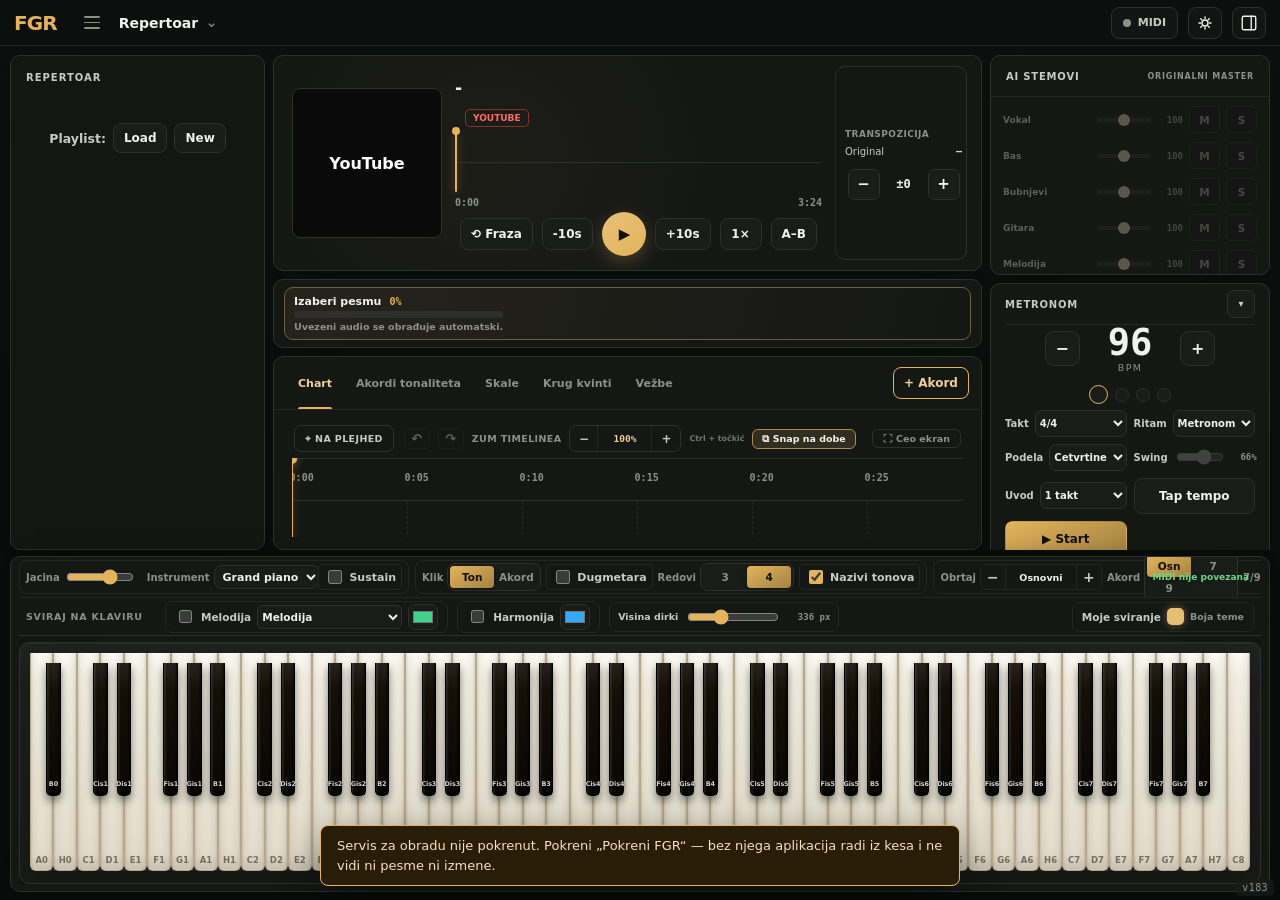
==== index.html @ 0004464f "Fix the score's row, cut with an I-beam, and let snapping be a choice The score I added yesterday to" ====
<!doctype html>
<html lang="sr">
  <head>
    <meta charset="utf-8">
    <meta name="viewport" content="width=device-width, initial-scale=1, viewport-fit=cover">
    <meta name="theme-color" content="#141009">
    <title>FGR — Klavir · Repertoar · Harmonija</title>
    <link rel="manifest" href="manifest.webmanifest">
    <link rel="icon" href="icons/icon.svg" type="image/svg+xml">
    <link rel="apple-touch-icon" href="icons/icon-192.png">
    <script>
      (function () {
        window.addEventListener('error', function(e) {
          var div = document.createElement('div');
          div.style.position = 'fixed'; div.style.top = '0'; div.style.left = '0';
          div.style.width = '100%'; div.style.background = 'red'; div.style.color = 'white';
          div.style.padding = '10px'; div.style.zIndex = '99999'; div.style.fontFamily = 'monospace';
          div.style.fontSize = '14px'; div.style.wordBreak = 'break-all';
          div.innerText = 'Runtime Error: ' + e.message + ' at ' + e.filename + ':' + e.lineno + ':' + e.colno;
          document.body ? document.body.appendChild(div) : window.addEventListener('DOMContentLoaded', function() { document.body.appendChild(div); });
        });
        window.addEventListener('unhandledrejection', function(e) {
          var div = document.createElement('div');
          div.style.position = 'fixed'; div.style.top = '0'; div.style.left = '0';
          div.style.width = '100%'; div.style.background = 'orange'; div.style.color = 'white';
          div.style.padding = '10px'; div.style.zIndex = '99999'; div.style.fontFamily = 'monospace';
          div.style.fontSize = '14px'; div.style.wordBreak = 'break-all';
          div.innerText = 'Unhandled Rejection: ' + (e.reason ? (e.reason.message || e.reason.stack || e.reason) : 'Unknown reason');
          document.body ? document.body.appendChild(div) : window.addEventListener('DOMContentLoaded', function() { document.body.appendChild(div); });
        });

        var theme = "dark";
        var accent = "#e3b45c";
        try {
          var modern = JSON.parse(localStorage.getItem("fgr-ui-v2") || "{}");
          var legacy = JSON.parse(localStorage.getItem("fgr-ui-v1") || "{}");
          var saved = modern.theme || legacy.theme;
          if (saved === "light" || saved === "dark") theme = saved;
          if (/^#[0-9a-f]{6}$/i.test(modern.darkAccent || "")) accent = modern.darkAccent;
        } catch (e) {}
        document.documentElement.setAttribute("data-theme", theme);
        document.documentElement.style.setProperty("--user-accent", accent);
      })();
    </script>
    <link rel="stylesheet" href="styles.css?v=183">
  </head>
  <body>
    <main id="app" class="app-shell" tabindex="0" aria-label="FGR aplikacija">

      <header class="hdr">
        <span class="brand-logo" aria-hidden="true">
          <svg viewBox="0 0 24 24" fill="none"><rect x="4" y="3.5" width="16" height="17" rx="3" fill="rgba(0,0,0,.14)" stroke="rgba(255,255,255,.55)" stroke-width="1.2"/><path d="M8.5 3.5v10M12 3.5v10M15.5 3.5v10" stroke="rgba(255,255,255,.65)" stroke-width="1"/><rect x="6.5" y="13" width="11" height="7.2" rx="1.4" fill="rgba(255,255,255,.92)"/></svg>
        </span>
        <h1>FGR</h1>
        <div class="song-pill"><span class="t" id="pillTitle">Izaberi pesmu</span><span class="k" id="pillKey" hidden></span></div>
        <span class="hdr-grow"></span>
        <button id="midiBadge" class="midi-badge" type="button" title="Povezi MIDI klavijaturu (USB)">
          <span class="led off" id="midiLed"></span><span id="midiName">MIDI</span>
        </button>
        <button id="themeToggle" class="icon-button" type="button" aria-label="Podešavanja izgleda" title="Tema i boje" aria-haspopup="dialog" aria-expanded="false" aria-controls="appearancePopover">
          <svg id="themeToggleIcon" viewBox="0 0 24 24" fill="none" stroke="currentColor" stroke-width="1.8" stroke-linecap="round"><path d="M21 12.8A9 9 0 1 1 11.2 3a7 7 0 0 0 9.8 9.8z"/></svg>
        </button>
        <section id="appearancePopover" class="appearance-popover" role="dialog" aria-label="Izgled" hidden>
          <div class="appearance-title">Izgled</div>
          <div class="appearance-row">
            <span>Tema</span>
            <div class="segmented compact" role="radiogroup" aria-label="Tema aplikacije">
              <label><input type="radio" name="uiTheme" value="dark" checked><span>Tamna</span></label>
              <label><input type="radio" name="uiTheme" value="light"><span>Svetla</span></label>
            </div>
          </div>
          <label id="accentColorRow" class="appearance-row color-setting">
            <span>Boja akcenta</span>
            <input id="accentColorInput" type="color" value="#e3b45c" aria-label="Boja akcenta u tamnoj temi">
            <output id="accentColorValue">#E3B45C</output>
          </label>
          <div class="appearance-footer">
            <span>Menja akcente i tvoje dirke.</span>
            <button id="resetAccentButton" class="text-button mini" type="button">Vrati zlatnu</button>
          </div>
        </section>
        <button id="sidebarToggle" class="icon-button" type="button" aria-label="Panel za ucenje" title="Prikazi / sakrij panel za ucenje" aria-expanded="true">
          <svg viewBox="0 0 24 24" fill="none" stroke="currentColor" stroke-width="1.8" stroke-linecap="round"><rect x="3" y="3" width="18" height="18" rx="2"/><line x1="15" y1="3" x2="15" y2="21"/></svg>
        </button>
      </header>

      <!-- ================= RADNI STO ================= -->
      <div class="work">

        <!-- LEVO: REPERTOAR -->
        <aside class="panel lcol" aria-label="Repertoar">
          <div class="side-head"><b>Repertoar</b><output id="youtubeStatus" class="side-status" aria-live="polite">Spreman</output></div>

          <div id="playlistStart" class="playlist-start-mini">
            <span>Playlist:</span>
            <button id="startLoadPlaylistButton" class="text-button mini" type="button">Load</button>
            <button id="startNewPlaylistButton" class="text-button mini" type="button">New</button>
          </div>

          <div id="playlistWorkspace" class="lcol-body" hidden>
            <div class="lcol-actions">
              <button id="addSongToggle" class="add-toggle" type="button">+ Dodaj pesmu</button>
              <div class="playlist-controls-mini">
                <button id="loadPlaylistButton" class="text-button mini" type="button">Load</button>
                <button id="newPlaylistButton" class="text-button mini" type="button">New</button>
              </div>
            </div>

            <div id="addSongForm" class="add-form" hidden>
              <div class="song-source-tabs" role="tablist" aria-label="Izvor pesme">
                <button class="text-button mini on" type="button" data-song-source="youtube" role="tab" aria-selected="true">YouTube link</button>
                <button class="text-button mini" type="button" data-song-source="mp3" role="tab" aria-selected="false">Audio fajl</button>
              </div>
              <input id="songTitleInput" class="sheet-input" type="text" autocomplete="off" placeholder="Naziv pesme" aria-label="Naziv pesme">
              <input id="songKeyInput" class="sheet-input" type="text" autocomplete="off" placeholder="Tonalitet (npr. c-mol)" aria-label="Tonalitet">
              <div id="youtubeSourcePanel">
                <input id="songUrlInput" class="sheet-input" type="url" autocomplete="off" placeholder="YouTube link" aria-label="YouTube link">
              </div>
              <div id="mp3SourcePanel" class="mp3-source-panel" hidden>
                <input id="songFileInput" type="file" accept=".mp3,.wav,.flac,.m4a,.aif,.aiff,audio/mpeg,audio/mp3,audio/wav,audio/x-wav,audio/flac,audio/x-flac,audio/mp4,audio/x-m4a,audio/aiff,audio/x-aiff" hidden>
                <button id="songFileButton" class="file-picker-button" type="button">
                  <span class="file-picker-icon">&#9835;</span>
                  <span><b>Izaberi audio</b><small id="songFileName">MP3, WAV, FLAC, M4A ili AIFF · do 512 MB</small></span>
                </button>
                <span id="songUploadStatus" class="upload-status" aria-live="polite"></span>
              </div>
              <button id="addSongButton" class="text-button primary-button" type="button">Dodaj u repertoar</button>
            </div>

            <div class="search-row" role="search">
              <input id="songSearchInput" class="sheet-input" type="search" autocomplete="off" placeholder="Pretraga…" aria-label="Pretraga pesme">
              <button id="songSearchButton" class="text-button mini" type="button">Trazi</button>
            </div>

            <div id="songList" class="song-list" aria-label="Lista pesama"></div>

            <div id="songSelectionActions" class="song-selection-actions" hidden>
              <button id="deleteSelectedSongsButton" class="text-button danger-button" type="button">Obrisi</button>
              <button id="cancelSelectionButton" class="text-button" type="button">Otkazi</button>
            </div>

            <div class="sheet-wrap legacy-sheet" hidden aria-hidden="true">
              <table class="song-sheet"><tbody id="repertoireTableBody"></tbody></table>
            </div>
          </div>
        </aside>

        <!-- SREDINA -->
        <div class="mcol">
          <div class="toprow">
            <section class="panel yt-card" aria-label="YouTube player">
              <div class="yt-frame youtube-frame-shell">
                <div id="youtubePlayer" class="youtube-player-placeholder">YouTube</div>
                <div id="localAudioArtwork" class="local-audio-artwork" hidden aria-label="Lokalni audio fajl">
                  <span>&#9835;</span><small id="localAudioFormat">AUDIO</small>
                </div>
              </div>
              <div class="yt-side">
                <div class="yt-title-row">
                  <output id="selectedSongTitle">-</output>
                  <output id="selectedSongKeyDisplay" class="selected-song-key"></output>
                </div>
                <div class="yt-buttons">
                  <button id="youtubeRewind" class="text-button mini" type="button">-10s</button>
                  <button id="youtubePlayPause" class="text-button mini primary-button" type="button">Pusti</button>
                  <button id="youtubeForward" class="text-button mini" type="button">+10s</button>
                  <button id="speedButton" class="text-button mini" type="button" title="Uspori pesmu (zadrzan ton)">1×</button>
                  <button id="abLoopButton" class="text-button mini" type="button" title="Ponavljaj deo pesme u krug">A–B</button>
                  <button id="phraseLoopButton" class="text-button mini" type="button" title="Ponavljaj frazu melodije u krug; ponovni klik prelazi na sledeću frazu">⟲ Fraza</button>
                  <button id="youtubeOpenExternal" class="text-button mini" type="button">Otvori</button>
                </div>
                <label class="seek-field">
                  <span>Premotaj</span>
                  <input id="youtubeSeekSeconds" class="sheet-input seek-input" type="number" min="1" max="60" step="1" value="10" aria-label="Sekunde premotavanja">
                  <span>s</span>
                  <span id="abLoopStatus" class="ab-status"></span>
                </label>
              </div>
            </section>

            <section class="panel now-card" aria-label="Trenutni akord">
              <span class="now-lab">Svira se</span>
              <div id="stageChordName" class="idle">&mdash;</div>
              <span id="stageChordNotes"></span>
              <output id="activeChordDisplay" class="sr-only" aria-live="polite">-</output>
              <span class="now-hint">klavir · tastatura · MIDI</span>
            </section>

            <section class="panel tone-card" aria-label="Tonalitet i transpozicija">
              <span class="tc-head">Tonalitet &amp; transpozicija</span>
              <div class="tc-row"><span>Original</span><span class="v" id="origKey">—</span></div>
              <div class="tc-row"><span>Sviras u</span><span class="v" id="transKey">—</span></div>
              <div class="tc-trans">
                <button id="transDown" class="tc-btn" type="button" aria-label="Nize">&minus;</button>
                <span class="tc-val" id="transVal">±0</span>
                <button id="transUp" class="tc-btn" type="button" aria-label="Vise">+</button>
              </div>
            </section>
          </div>

          <!-- ALATI -->
          <section class="panel tool" aria-label="Alati">
            <div class="tool-head">
              <div class="chips" id="toolChips">
                <button class="chip on" type="button" data-m="akordi">Akordi tonaliteta</button>
                <button class="chip" type="button" data-m="skale">Skale</button>
                <button class="chip" type="button" data-m="krug">Krug kvinti</button>
                <button class="chip" type="button" data-m="vezba">Vezba</button>
              </div>
              <section class="control-group octave-control tool-octave" aria-label="Izbor oktave">
                <button id="octaveDown" class="text-button mini" type="button">Oktava -</button>
                <output id="octaveDisplay" class="status-pill" aria-live="polite">Oktava: 4</output>
                <button id="octaveUp" class="text-button mini" type="button">Oktava +</button>
                <label class="toggle-row octave-lock" title="Kad je iskljuceno, tonovi idu uzlazno od izabrane oktave.">
                  <input id="octaveLockToggle" type="checkbox" checked>
                  <span>Fiksna</span>
                </label>
              </section>
            </div>
            <div class="tool-layout">
              <div class="tool-body" id="toolBody"></div>
              <aside id="metronomePanel" class="metronome-panel" aria-label="Metronom">
                <div class="metro-title">
                  <span>Metronom</span>
                  <button id="metronomePanelToggle" class="metronome-panel-toggle" type="button" aria-label="Sakrij metronom" aria-expanded="true" aria-controls="metronomeControls">
                    <span aria-hidden="true">&#9662;</span>
                  </button>
                </div>
                <div id="metronomeControls" class="metro">
                  <div class="metro-bpm">
                    <button id="mtDown" type="button" aria-label="Smanji BPM">&minus;</button>
                    <div class="metro-num"><span class="mv" id="mtVal">96</span><span class="metro-lab">BPM</span></div>
                    <button id="mtUp" type="button" aria-label="Povecaj BPM">+</button>
                  </div>
                  <div class="metro-beats" id="mtBeats"></div>
                  <div class="metro-controls">
                    <label>Takt <select id="mtSig">
                      <option>2/4</option><option selected>4/4</option><option>3/4</option><option>6/8</option><option>7/8</option><option>9/8</option>
                    </select></label>
                    <label>Ritam <select id="mtRhythm">
                      <option value="click">Metronom</option>
                      <option value="rock">Rock</option>
                      <option value="funk">Funk</option>
                      <option value="swing">Swing</option>
                      <option value="rumba">Rumba</option>
                    </select></label>
                    <label>Podela <select id="mtSubdivision" aria-label="Podela metronoma">
                      <option value="1" selected>Cetvrtine</option>
                      <option value="2">Osmine</option>
                      <option value="4">Sesnaestine</option>
                    </select></label>
                    <label class="metro-swing-control">Swing
                      <input id="mtSwing" type="range" min="50" max="75" step="1" value="66" aria-label="Kolicina swing ritma">
                      <output id="mtSwingValue" for="mtSwing">66%</output>
                    </label>
                    <label>Uvod <select id="mtCountIn" aria-label="Uvodno odbrojavanje">
                      <option value="0">Bez uvoda</option>
                      <option value="1" selected>1 takt</option>
                      <option value="2">2 takta</option>
                    </select></label>
                    <button class="text-button mini" id="mtTap" type="button">Tap tempo</button>
                    <button class="text-button mini primary-button" id="mtPlay" type="button">&#9654; Start</button>
                  </div>
                </div>
              </aside>
            </div>
          </section>

          <!-- AUTOMATSKA AI OBRADA -->
          <section id="analysisStrip" class="panel strip analysis-strip" aria-label="Automatska AI obrada pesme">
            <div class="strip-head">
              <b>Automatska AI obrada</b>
            </div>
            <div id="analysisProgressShell" class="analysis-progress-shell" data-state="idle">
              <button id="pipeRec" class="analysis-action" type="button" title="Snimi audio iz aktivnog YouTube taba">
                <span class="tt">Snimi i analiziraj</span>
              </button>

              <div class="analysis-progress-main">
                <div class="analysis-progress-head">
                  <b id="analysisProgressTitle">Izaberi pesmu</b>
                  <output id="analysisProgressPercent">0%</output>
                </div>
                <progress id="analysisProgressBar" max="100" value="0"></progress>
                <span id="pipeStatus" class="pipe-status" aria-live="polite">Uvezeni audio se obrađuje automatski.</span>
              </div>

              <button id="analysisRetryButton" class="text-button mini analysis-retry" type="button" hidden>Ponovi obradu</button>
            </div>
          </section>

        </div>

        <!-- DESNO: UCENJE OVE PESME -->
        <aside class="panel rcol" aria-label="Ucenje ove pesme">
          <div class="rc-head">Ucenje ove pesme</div>
          <div class="rc-body">
            <div>
              <div class="rc-row"><span>Chord chart</span><span class="v" id="learnChartInfo">nema</span></div>
              <div class="learn-progress"><i id="learnProgressBar" style="width:0%"></i></div>
            </div>
                <div id="recPlayerRow" class="rec-row rec-hub" hidden>
                  <div class="rec-hub-head">
                    <span class="rec-lab">Nas snimak</span>
                    <span class="rec-time" id="recTime">0:00 / 0:00</span>
                    <span class="rec-pitch" id="recPitch"></span>
                  </div>
                  <input id="recSeeker" class="rec-seeker" type="range" min="0" max="0" step="0.05" value="0" aria-label="Pozicija snimka">
                  <div class="rec-hub-controls">
                    <label class="rec-select-field">
                      <span>Brzina</span>
                      <select id="recSpeedSelect" class="rec-speed-select" aria-label="Brzina snimka">
                        <option value="0.25">0.25x</option>
                        <option value="0.5">0.5x</option>
                        <option value="0.75">0.75x</option>
                        <option value="1" selected>1x</option>
                        <option value="1.25">1.25x</option>
                        <option value="1.5">1.5x</option>
                      </select>
                    </label>
                    <div class="side-trans" aria-label="Transpozicija snimka">
                      <button id="sideTransDown" class="mixer-btn" type="button" aria-label="Nize">&minus;</button>
                      <output id="sideTransVal" class="side-trans-val">&plusmn;0</output>
                      <button id="sideTransUp" class="mixer-btn" type="button" aria-label="Vise">+</button>
                    </div>
                  </div>
                </div>
                <div id="recMixerPanel" class="rec-mixer-panel" hidden>
                  <div class="mixer-title">AI stem mikser</div>

                  <div class="mixer-channel">
                    <span class="chan-label">Bas</span>
                    <input id="mixBassVol" type="range" class="mixer-vol" min="0" max="200" value="100" aria-label="Bas volume">
                    <button id="mixBassMute" class="mixer-btn" type="button" title="Mute">M</button>
                    <button id="mixBassSolo" class="mixer-btn" type="button" title="Solo">S</button>
                  </div>

                  <div class="mixer-channel">
                    <span class="chan-label">Melodija / solo</span>
                    <input id="mixPianoVol" type="range" class="mixer-vol" min="0" max="200" value="100" aria-label="Melodija i solo jačina">
                    <button id="mixPianoMute" class="mixer-btn" type="button" title="Mute">M</button>
                    <button id="mixPianoSolo" class="mixer-btn" type="button" title="Solo">S</button>
                  </div>

                  <div class="mixer-channel">
                    <span class="chan-label">Gitara</span>
                    <input id="mixGuitarVol" type="range" class="mixer-vol" min="0" max="200" value="100" aria-label="Gitara volume">
                    <button id="mixGuitarMute" class="mixer-btn" type="button" title="Mute">M</button>
                    <button id="mixGuitarSolo" class="mixer-btn" type="button" title="Solo">S</button>
                  </div>

                  <div class="mixer-channel">
                    <span class="chan-label">Vokal</span>
                    <input id="mixVocalsVol" type="range" class="mixer-vol" min="0" max="200" value="100" aria-label="Vokal volume">
                    <button id="mixVocalsMute" class="mixer-btn" type="button" title="Mute">M</button>
                    <button id="mixVocalsSolo" class="mixer-btn" type="button" title="Solo">S</button>
                  </div>

                  <div class="mixer-channel">
                    <span class="chan-label">Bubnjevi</span>
                    <input id="mixDrumsVol" type="range" class="mixer-vol" min="0" max="200" value="100" aria-label="Bubnjevi volume">
                    <button id="mixDrumsMute" class="mixer-btn" type="button" title="Mute">M</button>
                    <button id="mixDrumsSolo" class="mixer-btn" type="button" title="Solo">S</button>
                  </div>

                  <div class="mixer-channel">
                    <span class="chan-label">Harmonija / pratnja</span>
                    <input id="mixOtherVol" type="range" class="mixer-vol" min="0" max="200" value="100" aria-label="Harmonija i pratnja jačina">
                    <button id="mixOtherMute" class="mixer-btn" type="button" title="Mute">M</button>
                    <button id="mixOtherSolo" class="mixer-btn" type="button" title="Solo">S</button>
                  </div>

                  <div class="mixer-learning">
                    <label class="toggle-row"><input id="showFingeringToggle" type="checkbox"><span>Prsti (1-5)</span></label>
                    <label class="toggle-row"><input id="trackMelodyToggle" type="checkbox"><span>Prati tonsku liniju</span></label>
                    <select id="melodySourceSelect" class="rec-speed-select" aria-label="Tonska linija">
                      <option value="melody" selected>Melodija</option>
                      <option value="bass">Bas</option>
                    </select>
                    <button id="melodyPracticeButton" class="text-button mini" type="button" title="Vežbaj melodiju ton po ton: aplikacija čeka da odsviraš tačan taster pa prelazi na sledeći">🎯 Ton po ton</button>
                  </div>
                </div>
            <div class="learn-actions">
              <button id="learnAddChord" class="text-button mini" type="button">+ Akord</button>
            </div>
            <div class="mini-chart" id="miniChart"><div class="mini-empty">Jos nema akorda za ovu pesmu.<br>Snimi pesmu ili dodaj akorde ovde.</div></div>
            <button id="practiceSongButton" class="text-button primary-button" type="button">&#9654; Vezbaj ovu pesmu</button>
          </div>
        </aside>
      </div>

      <!-- ================= KLAVIR (uvek dole) ================= -->
      <section class="dock" aria-label="Klavir">
        <section class="piano-settings-panel" aria-label="Klavir i sviranje">
          <div class="piano-settings-head">
            <div>
              <b>Klavir i sviranje</b>
              <span id="midiSettingsStatus" class="midi-settings-status">MIDI nije povezana</span>
            </div>
            <span class="piano-settings-note">USB MIDI se povezuje klikom na dugme MIDI gore desno.</span>
          </div>

          <div class="piano-settings-grid">
            <section class="piano-settings-group" aria-label="Zvuk klavira">
              <span class="piano-settings-title">Zvuk</span>
              <label class="compact-field volume-field">
                <span>Jacina</span>
                <input id="volumeControl" class="volume-slider" type="range" min="0" max="100" value="70" aria-label="Jacina zvuka">
              </label>
              <label class="compact-field">
                <span>Instrument</span>
                <select id="instrumentSelect" class="sound-select">
                  <option value="grand-piano" selected>Grand piano</option>
                  <option value="choir">Hor</option>
                  <option value="warm-synth">Warm synth</option>
                  <option value="accordion">Harmonika</option>
                  <option value="organ">Organ</option>
                  <option value="guitar">Gitara</option>
                  <option value="trumpet">Truba</option>
                  <option value="brass">Brass</option>
                </select>
              </label>
              <label class="toggle-row"><input id="sustainToggle" type="checkbox"><span>Sustain</span></label>
              <label class="compact-field sustain-field">
                <span>Trajanje</span>
                <input id="sustainLengthControl" class="mini-slider" type="range" min="0.2" max="8.1" step="0.1" value="2.5">
                <output id="sustainLengthDisplay" class="mini-output">2.5s</output>
              </label>
            </section>

            <section class="piano-settings-group" aria-label="Kontrole sviranja">
              <span class="piano-settings-title">Sviranje</span>
              <div class="compact-field inline-field">
                <span>Klik</span>
                <div class="segmented compact" role="radiogroup" aria-label="Desktop klik mod">
                  <label><input type="radio" name="desktopMouseMode" value="tone" checked><span>Ton</span></label>
                  <label><input type="radio" name="desktopMouseMode" value="chord"><span>Akord</span></label>
                </div>
              </div>
              <label class="toggle-row"><input id="pianoKeyboardToggle" type="checkbox"><span>Dugmetara</span></label>
              <div class="compact-field inline-field">
                <span>Redovi</span>
                <div class="segmented compact" role="radiogroup" aria-label="Broj redova dugmetare">
                  <label><input type="radio" name="dugmetaraRows" value="3"><span>3</span></label>
                  <label><input type="radio" name="dugmetaraRows" value="4" checked><span>4</span></label>
                </div>
              </div>
              <label class="toggle-row"><input id="labelsToggle" type="checkbox" checked><span>Nazivi tonova</span></label>
            </section>

            <section class="piano-settings-group" aria-label="Podesavanja akorda">
              <span class="piano-settings-title">Akordi</span>
              <div class="compact-field inline-field manual-inversion-field">
                <span>Obrtaj</span>
                <div class="manual-stepper" role="group" aria-label="Rucni obrtaj akorda">
                  <button id="manualInversionDown" type="button" aria-label="Nizi obrtaj">&minus;</button>
                  <output id="manualInversionDisplay" aria-live="polite">Osnovni</output>
                  <button id="manualInversionUp" type="button" aria-label="Visi obrtaj">+</button>
                </div>
              </div>
              <div class="compact-field inline-field manual-extension-field">
                <span>Akord</span>
                <div class="segmented compact" role="radiogroup" aria-label="Prosirenje rucnog akorda">
                  <label><input type="radio" name="manualChordExtension" value="none" checked><span>Osn</span></label>
                  <label><input type="radio" name="manualChordExtension" value="seven"><span>7</span></label>
                  <label><input type="radio" name="manualChordExtension" value="nine"><span>9</span></label>
                </div>
              </div>
              <div class="compact-field inline-field">
                <span>7/9 tonovi</span>
                <div class="segmented compact" role="radiogroup" aria-label="Polozaj dodatnih tonova">
                  <label><input type="radio" name="extensionVoicing" value="upper" checked><span>Gore</span></label>
                  <label><input type="radio" name="extensionVoicing" value="left"><span>Dole</span></label>
                </div>
              </div>
              <label class="toggle-row"><input id="closeVoicingToggle" type="checkbox"><span>Bliski</span></label>
              <label class="toggle-row"><input id="omitExtensionRootToggle" type="checkbox"><span>Bez osnove</span></label>
              <label class="toggle-row"><input id="retriggerChordToggle" type="checkbox" checked><span>Ponovi</span></label>
              <label class="compact-field sustain-field">
                <span>Dupli Cis</span>
                <input id="doubleTapSharpControl" class="mini-slider" type="range" min="30" max="250" step="10" value="90">
                <output id="doubleTapSharpDisplay" class="mini-output">90ms</output>
              </label>
              <button id="resetMemoryButton" class="text-button mini" type="button">Reset</button>
            </section>
          </div>
        </section>

        <section class="piano-follow-panel" aria-label="Sviraj kanale na klaviru">
          <span class="piano-follow-title">Sviraj na klaviru</span>
          <label class="piano-follow-control">
            <input id="melodyPianoToggle" type="checkbox">
            <span>Melodija</span>
            <select id="melodyPianoSource" aria-label="Tonska linija za klavir">
              <option value="melody" selected>Melodija</option>
              <option value="bass">Bas</option>
            </select>
            <input id="melodyColorInput" type="color" value="#3ed38d" aria-label="Boja melodije">
          </label>
          <label class="piano-follow-control">
            <input id="harmonyPianoToggle" type="checkbox">
            <span>Harmonija</span>
            <input id="harmonyColorInput" type="color" value="#33a8ff" aria-label="Boja harmonije">
          </label>
          <label class="piano-height-control" for="pianoHeightControl">
            <span>Visina dirki</span>
            <input id="pianoHeightControl" type="range" min="240" max="520" step="8" value="336" aria-label="Visina klavira">
            <output id="pianoHeightDisplay" for="pianoHeightControl">336 px</output>
          </label>
          <span class="piano-follow-control user-color-legend">
            <span>Moje sviranje</span>
            <i id="userThemeColorSwatch" aria-hidden="true"></i>
            <small>Boja teme</small>
          </span>
        </section>

        <div class="dock-info">
          <span id="dockScaleName"></span>
        </div>

        <section id="mobileControls" class="mobile-controls" aria-label="Mobilne kontrole">
          <div class="segmented" role="radiogroup" aria-label="Mod sviranja">
            <label><input type="radio" name="mobileMode" value="tone" checked><span>Ton</span></label>
            <label><input type="radio" name="mobileMode" value="chord"><span>Akord</span></label>
          </div>
          <div class="mobile-modifiers" aria-label="Obrtaji i mol">
            <button class="modifier-button" data-mobile-modifier="left" type="button" aria-label="Levi obrtaj">&larr;</button>
            <button class="modifier-button modifier-minor" data-mobile-modifier="minor" type="button">mol</button>
            <button class="modifier-button" data-mobile-modifier="right" type="button" aria-label="Desni obrtaj">&rarr;</button>
          </div>
        </section>

        <section class="piano-area" aria-label="Klavirska tastatura">
          <div id="pianoScroll" class="piano-scroll">
            <div id="keyboard" class="keyboard" role="group" aria-label="Klavirske dirke"></div>
          </div>
        </section>
      </section>

      <div id="playlistDialog" class="playlist-dialog" hidden>
        <button class="playlist-dialog-backdrop" type="button" data-playlist-close aria-label="Zatvori playlist browser"></button>
        <section class="playlist-dialog-panel" role="dialog" aria-modal="true" aria-labelledby="playlistDialogTitle">
          <div class="playlist-dialog-header">
            <h2 id="playlistDialogTitle">Playlists</h2>
            <button id="playlistDialogClose" class="mini-button" type="button" aria-label="Zatvori">X</button>
          </div>
          <div id="playlistBrowser" class="playlist-browser"></div>
        </section>
      </div>

      <!-- MODAL ZA IZMENU PESME -->
      <div id="editSongDialog" class="playlist-dialog" hidden>
        <button class="playlist-dialog-backdrop" type="button" id="editSongDialogBackdrop" aria-label="Zatvori izmenu pesme"></button>
        <section class="playlist-dialog-panel" role="dialog" aria-modal="true" aria-labelledby="editSongDialogTitle">
          <div class="playlist-dialog-header">
            <h2 id="editSongDialogTitle">Izmeni pesmu</h2>
            <button id="editSongDialogClose" class="mini-button" type="button" aria-label="Zatvori">X</button>
          </div>
          <div class="playlist-browser">
            <form id="editSongForm" class="playlist-new-form">
              <label class="stacked-field">
                <span>Naziv pesme</span>
                <input id="editSongTitleInput" class="sheet-input" type="text" autocomplete="off" required>
              </label>
              <label class="stacked-field">
                <span>Tonalitet</span>
                <input id="editSongKeyInput" class="sheet-input" type="text" autocomplete="off" placeholder="npr. c-mol">
              </label>
              <label class="stacked-field">
                <span>YouTube link (opciono za MP3)</span>
                <input id="editSongUrlInput" class="sheet-input" type="url" autocomplete="off" placeholder="YouTube link">
              </label>
              <div class="playlist-controls-mini" style="margin-top: 8px; justify-content: flex-end; gap: 8px; display: flex;">
                <button id="editSongCancelButton" class="text-button" type="button">Otkazi</button>
                <button id="editSongSaveButton" class="text-button primary-button" type="submit">Sacuvaj</button>
              </div>
            </form>
          </div>
        </section>
      </div>

      <div id="addChordDialog" class="playlist-dialog add-chord-dialog" hidden>
        <button class="playlist-dialog-backdrop" type="button" id="addChordDialogBackdrop" tabindex="-1" aria-label="Odustani od dodavanja akorda"></button>
        <section class="playlist-dialog-panel" role="dialog" aria-modal="true" aria-labelledby="addChordDialogTitle" aria-describedby="addChordDialogHint">
          <div class="playlist-dialog-header">
            <h2 id="addChordDialogTitle">Dodaj akord</h2>
            <button id="addChordDialogClose" class="mini-button" type="button" aria-label="Zatvori">X</button>
          </div>
          <form id="addChordForm" class="playlist-new-form add-chord-form">
            <div class="add-chord-time-row">
              <span>Pozicija u pesmi</span>
              <output id="addChordTimeOutput">0:00.0</output>
            </div>
            <label class="stacked-field" for="addChordNameInput">
              <span>Naziv akorda</span>
              <input id="addChordNameInput" class="sheet-input" type="text" autocomplete="off" autocapitalize="characters" spellcheck="false" maxlength="24" placeholder="npr. Gm, D7, Bmaj7" required>
            </label>
            <small id="addChordDialogHint" class="add-chord-hint">Akord ce biti dodat tacno na prikazanu poziciju. Enter dodaje, Escape odustaje.</small>
            <div class="add-chord-actions">
              <button id="addChordCancelButton" class="text-button" type="button">Odustani</button>
              <button id="addChordSubmitButton" class="text-button primary-button" type="submit">Dodaj akord</button>
            </div>
          </form>
        </section>
      </div>

      <!-- CUSTOM CONTEXT MENU FOR SONGS -->
      <div id="songContextMenu" class="custom-context-menu" hidden>
        <button class="custom-context-menu-item" type="button" id="ctxSelectSong">Selektuj</button>
        <button class="custom-context-menu-item" type="button" id="ctxRenameSong">Preimenuj</button>
        <button class="custom-context-menu-item" type="button" id="ctxEditSong">Izmeni</button>
      </div>
    </main>

    <script type="module" src="js/ui-controller.js?v=183" defer></script>
      <div id="backendWarning" class="backend-warning" role="status" hidden></div>
    <div id="fgrBuildTag" aria-hidden="true">v183</div>
</body>
</html>
---- styles.css ----
/* ============================================================
   FGR — Ebony & Brass
   Dark theme is the default (stage-friendly); light via
   :root[data-theme="light"]. All component class names are kept
   compatible with app.js.
   ============================================================ */

:root {
  color-scheme: dark;
  --page-bg: #141009;
  --page-bg-2: #0d0a05;
  --panel-bg: #1d1810;
  --panel-bg-2: #241e15;
  --panel-bg-3: #2c2519;
  --ink: #f3ecdd;
  --ink-2: #c6bba4;
  --muted: #9d9078;
  --line: #332b1e;
  --line-soft: #271f15;

  --user-accent: #e3b45c;
  --user-accent-strong: #f4d99a;
  --user-accent-deep: #c89234;
  --user-accent-soft: rgba(227, 180, 92, 0.14);
  --user-accent-contrast: #1a1204;
  --user-active: #f0c766;
  --user-active-deep: #a87b1f;
  --user-focus-ring: rgba(227, 180, 92, 0.35);
  --accent: var(--user-accent);
  --accent-strong: var(--user-accent-strong);
  --accent-deep: var(--user-accent-deep);
  --accent-soft: var(--user-accent-soft);
  --accent-contrast: var(--user-accent-contrast);
  --warn: #e28a58;
  --danger: #e0716a;

  --key-white: #f4efe2;
  --key-white-2: #e3dccb;
  --key-white-edge: #b6a988;
  --key-black: #191308;
  --key-black-2: #0b0803;
  --key-black-edge: #000000;
  --active: var(--user-active);
  --active-deep: var(--user-active-deep);
  --melody-color: #3ed38d;
  --harmony-color: #33a8ff;

  --shadow: 0 2px 4px rgba(0, 0, 0, 0.4), 0 18px 40px -20px rgba(0, 0, 0, 0.65);
  --shadow-sm: 0 1px 2px rgba(0, 0, 0, 0.35), 0 6px 16px -9px rgba(0, 0, 0, 0.55);
  --focus-ring: 0 0 0 3px var(--user-focus-ring);

  --white-w: 48px;
  --black-w: 30px;
  --keyboard-h: 300px;
  --radius: 12px;
  --radius-sm: 8px;
}

:root[data-theme="light"] {
  color-scheme: light;
  --page-bg: #efe9dd;
  --page-bg-2: #e5ddce;
  --panel-bg: #fbf9f3;
  --panel-bg-2: #f3eee3;
  --panel-bg-3: #ebe4d5;
  --ink: #241c10;
  --ink-2: #584c39;
  --muted: #8b7d64;
  --line: #ddd4c2;
  --line-soft: #e9e2d3;

  --accent: #b0791f;
  --accent-strong: #7a5310;
  --accent-deep: #956313;
  --accent-soft: #f2e5c8;
  --accent-contrast: #fffdf6;
  --warn: #c1633a;
  --danger: #b3261e;

  --key-white: #fdfcf7;
  --key-white-2: #f0ebde;
  --key-white-edge: #cdc2a8;
  --key-black: #231c10;
  --key-black-2: #100c06;
  --key-black-edge: #060402;
  --active: #e0b34f;
  --active-deep: #8a6414;

  --shadow: 0 2px 4px rgba(40, 30, 10, 0.06), 0 18px 38px -20px rgba(40, 30, 10, 0.28);
  --shadow-sm: 0 1px 2px rgba(40, 30, 10, 0.07), 0 5px 14px -8px rgba(40, 30, 10, 0.2);
  --focus-ring: 0 0 0 3px rgba(176, 121, 31, 0.28);
}

* {
  box-sizing: border-box;
}

[hidden] {
  display: none !important;
}

html,
body {
  min-height: 100%;
}

body {
  margin: 0;
  background:
    radial-gradient(1000px 460px at 88% -8%, color-mix(in srgb, var(--accent) 10%, transparent), transparent 60%),
    linear-gradient(180deg, var(--page-bg), var(--page-bg-2));
  background-attachment: fixed;
  color: var(--ink);
  font-family: Inter, ui-sans-serif, system-ui, -apple-system, BlinkMacSystemFont, "Segoe UI", sans-serif;
  -webkit-font-smoothing: antialiased;
}

button,
input,
select {
  font: inherit;
}

button {
  -webkit-tap-highlight-color: transparent;
}

:where(button, input, select, [tabindex]):focus-visible {
  outline: none;
  box-shadow: var(--focus-ring);
}

.app-shell {
  height: 100vh;
  height: 100dvh;
  min-width: 0;
  display: flex;
  flex-direction: column;
  outline: none;
  overflow: hidden;
}

/* ---------------- App bar (brand + tabs + actions) ---------------- */

.appbar {
  position: sticky;
  top: 0;
  z-index: 40;
  display: flex;
  align-items: center;
  gap: 14px;
  flex-wrap: wrap;
  padding: 10px 14px;
  background: color-mix(in srgb, var(--page-bg) 86%, transparent);
  backdrop-filter: blur(10px);
  -webkit-backdrop-filter: blur(10px);
  border-bottom: 1px solid var(--line);
}

.brand {
  display: flex;
  align-items: center;
  gap: 10px;
  margin-right: auto;
}

.brand-logo {
  width: 38px;
  height: 38px;
  flex: 0 0 auto;
  display: grid;
  place-items: center;
  border-radius: 10px;
  background: linear-gradient(150deg, var(--accent), var(--accent-deep));
  box-shadow: var(--shadow-sm), inset 0 1px 0 rgba(255, 255, 255, 0.3);
}

.brand-logo svg {
  width: 22px;
  height: 22px;
}

.brand h1 {
  margin: 0;
  font-size: 18px;
  font-weight: 800;
  letter-spacing: 0.02em;
  line-height: 1;
}

.brand-sub {
  display: block;
  margin-top: 2px;
  color: var(--muted);
  font-size: 9.5px;
  font-weight: 700;
  letter-spacing: 0.16em;
  text-transform: uppercase;
}

.app-tabs {
  display: flex;
  gap: 3px;
  padding: 4px;
  border: 1px solid var(--line);
  border-radius: 11px;
  background: var(--panel-bg);
  box-shadow: var(--shadow-sm);
}

.app-tabs button {
  border: 0;
  background: transparent;
  color: var(--ink-2);
  font-size: 13px;
  font-weight: 700;
  padding: 8px 14px;
  border-radius: 8px;
  cursor: pointer;
  transition: color 0.15s, background 0.15s;
  white-space: nowrap;
}

.app-tabs button:hover {
  color: var(--ink);
}

.app-tabs button[aria-selected="true"] {
  background: linear-gradient(150deg, var(--accent), var(--accent-deep));
  color: var(--accent-contrast);
  box-shadow: var(--shadow-sm);
}

.appbar-actions {
  display: flex;
  gap: 6px;
}

.icon-button {
  width: 38px;
  height: 38px;
  display: grid;
  place-items: center;
  border: 1px solid var(--line);
  border-radius: 10px;
  background: var(--panel-bg);
  color: var(--ink);
  cursor: pointer;
  box-shadow: var(--shadow-sm);
  transition: border-color 0.15s, color 0.15s;
}

.icon-button:hover {
  border-color: var(--accent);
  color: var(--accent);
}

.icon-button svg {
  width: 18px;
  height: 18px;
}

/* ---------------- Settings panel ---------------- */

.settings-panel {
  border-bottom: 1px solid var(--line);
  background: var(--panel-bg);
  padding: 14px;
  display: flex;
  gap: 20px;
  flex-wrap: wrap;
  align-items: center;
}

.settings-group {
  display: flex;
  align-items: center;
  gap: 10px;
}

.settings-group > .control-label {
  min-width: 0;
}

.settings-note {
  color: var(--muted);
  font-size: 12px;
  margin-left: auto;
}

/* ---------------- Tab panels ---------------- */

.tab-panel {
  min-width: 0;
  display: flex;
  flex-direction: column;
  flex: 1 0 auto;
}

/* ---------------- Toolbar (controls) ---------------- */

.topbar {
  display: flex;
  align-items: stretch;
  flex-wrap: wrap;
  gap: 12px;
  padding: 10px 14px;
  background: var(--panel-bg);
  border-bottom: 1px solid var(--line);
}

.toolbar-section {
  display: flex;
  align-items: center;
  flex-wrap: nowrap;
  gap: 8px 10px;
  min-width: 0;
  padding-right: 12px;
}

.toolbar-section + .toolbar-section {
  padding-left: 12px;
  border-left: 1px solid var(--line);
}

.sound-section,
.play-section {
  flex: 1 1 600px;
}

.chord-section {
  flex: 1 1 100%;
  padding-top: 8px;
  border-top: 1px solid var(--line);
}

.toolbar-title {
  color: var(--accent-strong);
  font-size: 11px;
  font-weight: 800;
  letter-spacing: 0.12em;
  text-transform: uppercase;
  line-height: 1;
  min-width: 58px;
  flex: 0 0 58px;
}

.toolbar-controls {
  min-width: 0;
  display: flex;
  align-items: center;
  flex-wrap: wrap;
  gap: 8px 10px;
  flex: 1 1 240px;
}

.control-group {
  display: flex;
  align-items: center;
  gap: 8px;
  min-height: 40px;
}

.control-label {
  color: var(--muted);
  font-size: 12.5px;
  font-weight: 700;
}

.volume-control {
  min-width: 180px;
}

.volume-slider {
  width: 120px;
  accent-color: var(--accent);
}

.octave-control {
  white-space: nowrap;
}

.text-button,
.status-pill,
.segmented span,
.modifier-button {
  border-radius: var(--radius-sm);
}

.text-button {
  min-height: 38px;
  padding: 0 12px;
  border: 1px solid var(--line);
  background: var(--panel-bg-2);
  color: var(--ink);
  cursor: pointer;
  font-weight: 700;
  transition: border-color 0.15s;
}

.text-button:hover {
  border-color: var(--accent);
}

.text-button:active {
  transform: translateY(1px);
}

.text-button:disabled {
  color: var(--muted);
  opacity: 0.55;
  cursor: not-allowed;
}

.status-pill {
  min-height: 38px;
  display: inline-flex;
  align-items: center;
  justify-content: center;
  padding: 0 12px;
  border: 1px solid color-mix(in srgb, var(--accent) 35%, transparent);
  background: var(--accent-soft);
  color: var(--accent-strong);
  font-weight: 800;
}

.toggle-row {
  display: inline-flex;
  align-items: center;
  gap: 7px;
  color: var(--ink);
  font-size: 14px;
  font-weight: 700;
  cursor: pointer;
}

.toggle-row input {
  width: 18px;
  height: 18px;
  accent-color: var(--accent);
}

.select-label {
  color: var(--muted);
  font-size: 12.5px;
  font-weight: 700;
}

.sound-select {
  min-height: 36px;
  max-width: 155px;
  border: 1px solid var(--line);
  border-radius: var(--radius-sm);
  background: var(--panel-bg-2);
  color: var(--ink);
  font-weight: 700;
  padding: 0 10px;
}

.mini-slider {
  width: 96px;
  accent-color: var(--accent);
}

.mini-output {
  min-width: 38px;
  color: var(--muted);
  font-size: 13px;
  font-weight: 800;
}

.active-chord {
  min-width: 0;
  min-height: 40px;
  flex: 1 1 260px;
  margin-left: auto;
  padding-left: 12px;
  border-left: 1px solid var(--line);
  display: grid;
  grid-template-columns: auto minmax(120px, 1fr);
  align-items: center;
  gap: 8px;
}

#activeChordDisplay {
  min-width: 0;
  max-width: 520px;
  overflow: hidden;
  text-overflow: ellipsis;
  white-space: nowrap;
  color: var(--accent-strong);
  font-weight: 800;
  font-size: 16px;
}

/* ---------------- Mobile quick controls ---------------- */

.mobile-controls {
  display: none;
  background: var(--panel-bg);
  border-bottom: 1px solid var(--line);
  padding: 10px 12px;
  gap: 12px;
  align-items: center;
  justify-content: space-between;
}

.segmented {
  display: inline-grid;
  grid-template-columns: 1fr 1fr;
  padding: 3px;
  border: 1px solid var(--line);
  border-radius: var(--radius-sm);
  background: var(--panel-bg-2);
}

.segmented label {
  cursor: pointer;
}

.segmented input {
  position: absolute;
  inline-size: 1px;
  block-size: 1px;
  opacity: 0;
  pointer-events: none;
}

.segmented span {
  min-width: 74px;
  min-height: 38px;
  display: inline-flex;
  align-items: center;
  justify-content: center;
  padding: 0 12px;
  color: var(--muted);
  font-weight: 800;
  border-radius: 6px;
  transition: color 0.15s, background 0.15s;
}

.segmented input:checked + span {
  background: linear-gradient(150deg, var(--accent), var(--accent-deep));
  color: var(--accent-contrast);
  box-shadow: var(--shadow-sm);
}

.segmented.compact span {
  min-width: 64px;
  min-height: 34px;
  padding: 0 10px;
  font-size: 13px;
}

.mobile-modifiers {
  display: grid;
  grid-template-columns: repeat(3, minmax(68px, 1fr));
  gap: 8px;
  min-width: min(100%, 300px);
}

.modifier-button {
  min-height: 48px;
  border: 1px solid var(--line);
  background: var(--panel-bg-2);
  color: var(--ink);
  cursor: pointer;
  font-size: 24px;
  font-weight: 900;
  touch-action: none;
}

.modifier-minor {
  font-size: 18px;
}

.modifier-button.is-held,
.modifier-button:active {
  background: linear-gradient(150deg, var(--accent), var(--accent-deep));
  border-color: var(--accent-deep);
  color: var(--accent-contrast);
}

.modifier-button:disabled {
  opacity: 0.38;
  cursor: not-allowed;
}

/* ---------------- Piano dock (always visible) ---------------- */

.piano-dock {
  position: sticky;
  bottom: 0;
  z-index: 30;
  margin-top: auto;
  background: linear-gradient(180deg, color-mix(in srgb, var(--page-bg) 92%, transparent), var(--page-bg-2));
  backdrop-filter: blur(8px);
  -webkit-backdrop-filter: blur(8px);
  border-top: 1px solid var(--line);
  box-shadow: 0 -12px 30px -12px rgba(0, 0, 0, 0.5);
}

.dock-handle {
  width: 100%;
  display: flex;
  align-items: center;
  justify-content: center;
  gap: 6px;
  min-height: 24px;
  padding: 2px 0;
  border: 0;
  background: transparent;
  color: var(--muted);
  font-size: 10.5px;
  font-weight: 800;
  letter-spacing: 0.12em;
  text-transform: uppercase;
  cursor: pointer;
}

.dock-handle:hover {
  color: var(--accent);
}

.dock-handle-icon {
  font-size: 12px;
  line-height: 1;
  transition: transform 0.2s;
}

.piano-dock.collapsed .dock-handle-icon {
  transform: rotate(180deg);
}

.piano-dock.collapsed .mobile-controls,
.piano-dock.collapsed .piano-area {
  display: none !important;
}

/* ---------------- Piano ---------------- */

.piano-area {
  min-height: 0;
  min-width: 0;
  display: flex;
  flex-direction: column;
  justify-content: flex-end;
  gap: 10px;
  padding: 18px 12px max(16px, env(safe-area-inset-bottom));
}

.piano-scroll {
  width: 100%;
  min-width: 0;
  max-width: 100%;
  overflow-x: auto;
  overflow-y: hidden;
  overscroll-behavior-x: contain;
  border: 1px solid var(--line);
  border-radius: var(--radius);
  background: linear-gradient(180deg, var(--panel-bg-3), var(--panel-bg-2));
  box-shadow: var(--shadow), inset 0 1px 0 rgba(255, 255, 255, 0.04);
  padding: 10px 10px 12px;
}

.keyboard {
  position: relative;
  height: var(--keyboard-h);
  width: calc(var(--white-count) * var(--white-w));
  min-width: calc(var(--white-count) * var(--white-w));
  background:
    linear-gradient(color-mix(in srgb, var(--warn) 55%, #4a2418) 0 0) top / 100% 10px no-repeat,
    var(--panel-bg-3);
  border-radius: 4px 4px 8px 8px;
  touch-action: pan-x;
  user-select: none;
  filter: drop-shadow(0 12px 16px rgba(0, 0, 0, 0.3));
}

.key {
  position: absolute;
  border: 0;
  padding: 0;
  cursor: pointer;
  user-select: none;
}

.key:focus-visible {
  outline: 3px solid var(--warn);
  outline-offset: -5px;
  box-shadow: none;
}

.key.white {
  left: calc(var(--i) * var(--white-w));
  bottom: 0;
  z-index: 1;
  width: var(--white-w);
  height: calc(var(--keyboard-h) - 10px);
  border: 1px solid var(--key-white-edge);
  border-top: 0;
  border-radius: 0 0 6px 6px;
  background:
    linear-gradient(90deg, rgba(0, 0, 0, 0.08), transparent 10%, transparent 90%, rgba(0, 0, 0, 0.08)),
    linear-gradient(#fdfbf4, var(--key-white) 12%, var(--key-white-2));
  box-shadow: inset 0 -8px 12px rgba(35, 25, 10, 0.14), inset 0 1px 0 #ffffff;
  transition: background 0.05s;
}

.key.black {
  left: calc(var(--x) * var(--white-w) - var(--black-w) / 2);
  top: 10px;
  z-index: 3;
  width: var(--black-w);
  height: calc(var(--keyboard-h) * 0.62);
  border: 1px solid var(--key-black-edge);
  border-top: 0;
  border-radius: 0 0 5px 5px;
  background:
    linear-gradient(90deg, rgba(255, 255, 255, 0.16), transparent 22%, transparent 78%, rgba(0, 0, 0, 0.45)),
    linear-gradient(#2e2921, var(--key-black) 20%, var(--key-black-2));
  box-shadow: inset 0 -10px 14px rgba(0, 0, 0, 0.4), 0 5px 9px rgba(0, 0, 0, 0.45);
}

.key-label {
  position: absolute;
  left: 4px;
  right: 4px;
  bottom: 9px;
  display: flex;
  justify-content: center;
  color: color-mix(in srgb, var(--key-black) 52%, transparent);
  font-size: 12px;
  font-weight: 800;
  pointer-events: none;
}

.key.black .key-label {
  bottom: 12px;
  color: rgba(255, 255, 255, 0.55);
  font-size: 10px;
}

.key.is-active.white {
  background:
    linear-gradient(90deg, rgba(0, 0, 0, 0.08), transparent 10%, transparent 90%, rgba(0, 0, 0, 0.08)),
    linear-gradient(#fbe7ae, var(--active));
  border-color: var(--active-deep);
  box-shadow: 0 0 24px -2px var(--active), inset 0 -8px 12px rgba(90, 60, 5, 0.22);
}

.key.is-active.white .key-label {
  color: #4a2f00;
}

.key.is-active.black {
  background:
    linear-gradient(90deg, rgba(255, 255, 255, 0.22), transparent 22%, transparent 78%, rgba(0, 0, 0, 0.38)),
    linear-gradient(#c9a24a, var(--active-deep));
  border-color: var(--active-deep);
  box-shadow: 0 0 20px -1px var(--active);
}

.key.is-active.black .key-label {
  color: #fff2d6;
}

.hide-labels .key-label {
  display: none;
}

/* ---------------- Repertoire / playlist ---------------- */

.repertoire-panel {
  width: 100%;
  padding: 14px 12px 18px;
}

.playlist-start {
  min-height: 280px;
  display: grid;
  place-items: center;
  align-content: center;
  gap: 14px;
  border: 1px solid var(--line);
  border-radius: var(--radius);
  background: var(--panel-bg);
  box-shadow: var(--shadow);
}

.playlist-start h2 {
  margin: 0;
  color: var(--accent-strong);
  font-size: 24px;
  line-height: 1.1;
}

.playlist-start-actions {
  display: inline-flex;
  align-items: center;
  gap: 8px;
}

.playlist-start-actions .text-button {
  min-width: 86px;
}

.repertoire-layout {
  display: grid;
  grid-template-columns: minmax(0, 1.45fr) minmax(300px, 0.8fr);
  gap: 12px;
  align-items: start;
}

.repertoire-sheet,
.youtube-panel {
  min-width: 0;
  border: 1px solid var(--line);
  border-radius: var(--radius);
  background: var(--panel-bg);
  box-shadow: var(--shadow);
}

.repertoire-sheet {
  overflow: hidden;
}

.repertoire-topline {
  min-height: 48px;
  display: flex;
  align-items: center;
  justify-content: space-between;
  gap: 12px;
  padding: 8px 10px;
  border-bottom: 1px solid var(--line);
}

.repertoire-topline h2 {
  margin: 0;
  color: var(--accent-strong);
  font-size: 16px;
  line-height: 1.1;
}

.repertoire-search {
  min-width: min(100%, 300px);
  display: grid;
  grid-template-columns: minmax(160px, 1fr) auto;
  gap: 6px;
  align-items: center;
}

.search-input {
  min-height: 34px;
}

.repertoire-status {
  min-width: 0;
  color: var(--muted);
  font-size: 13px;
  font-weight: 800;
  text-align: right;
}

.repertoire-file-controls {
  display: flex;
  align-items: center;
  gap: 6px;
  flex-wrap: wrap;
}

.playlist-controls .text-button {
  min-width: 72px;
}

.playlist-dialog[hidden] {
  display: none;
}

.playlist-dialog {
  position: fixed;
  inset: 0;
  z-index: 60;
  display: grid;
  place-items: center;
  padding: 16px;
}

.playlist-dialog-backdrop {
  position: absolute;
  inset: 0;
  border: 0;
  background: rgba(5, 4, 2, 0.55);
  cursor: default;
}

.playlist-dialog-panel {
  position: relative;
  width: min(460px, 100%);
  max-height: min(520px, calc(100dvh - 32px));
  display: grid;
  grid-template-rows: auto minmax(0, 1fr);
  border: 1px solid var(--line);
  border-radius: var(--radius);
  background: var(--panel-bg);
  box-shadow: var(--shadow);
  overflow: hidden;
}

.playlist-dialog-header {
  min-height: 48px;
  display: flex;
  align-items: center;
  justify-content: space-between;
  gap: 12px;
  padding: 8px 10px;
  border-bottom: 1px solid var(--line);
  background: var(--panel-bg-2);
}

.playlist-dialog-header h2 {
  margin: 0;
  color: var(--accent-strong);
  font-size: 16px;
  line-height: 1.1;
}

.playlist-browser {
  min-height: 160px;
  overflow: auto;
  padding: 8px;
  display: grid;
  gap: 6px;
  align-content: start;
}

.playlist-browser-item {
  width: 100%;
  min-height: 42px;
  border: 1px solid var(--line);
  border-radius: var(--radius-sm);
  background: var(--panel-bg-2);
  color: var(--ink);
  padding: 0 10px;
  text-align: left;
  font-weight: 800;
  cursor: pointer;
}

.playlist-browser-item:hover {
  border-color: var(--accent);
  background: var(--accent-soft);
}

.playlist-browser-state {
  min-height: 120px;
  display: grid;
  place-items: center;
  color: var(--muted);
  font-weight: 800;
  text-align: center;
}

.playlist-new-form {
  display: grid;
  gap: 12px;
  padding: 4px;
}

.playlist-new-form .primary-button {
  justify-self: end;
  min-width: 104px;
}

.add-chord-dialog .playlist-dialog-panel {
  width: min(390px, 100%);
}

.add-chord-form {
  padding: 16px;
}

.add-chord-time-row {
  min-height: 52px;
  display: flex;
  align-items: center;
  justify-content: space-between;
  gap: 16px;
  padding: 10px 12px;
  border: 1px solid var(--line);
  border-radius: var(--radius-sm);
  background: var(--panel-bg-2);
  color: var(--muted);
  font-size: 12px;
  font-weight: 800;
}

.add-chord-time-row output {
  color: var(--accent-strong);
  font-size: 19px;
  font-weight: 900;
  font-variant-numeric: tabular-nums;
}

.add-chord-hint {
  color: var(--muted);
  font-size: 11.5px;
  line-height: 1.45;
}

.add-chord-actions {
  display: flex;
  justify-content: flex-end;
  gap: 8px;
  padding-top: 2px;
}

.add-chord-actions .primary-button {
  justify-self: auto;
}

.song-form {
  display: grid;
  grid-template-columns: minmax(160px, 1fr) minmax(96px, 130px) minmax(220px, 1.4fr) auto;
  gap: 8px;
  padding: 10px;
  border-bottom: 1px solid var(--line);
  background: var(--panel-bg-2);
}

.sheet-input {
  width: 100%;
  min-width: 0;
  min-height: 36px;
  border: 1px solid var(--line);
  border-radius: var(--radius-sm);
  background: var(--panel-bg);
  color: var(--ink);
  padding: 0 10px;
  font-weight: 700;
}

.sheet-input::placeholder {
  color: var(--muted);
  font-weight: 600;
}

.sheet-input:focus {
  outline: none;
  box-shadow: var(--focus-ring);
  border-color: var(--accent);
}

.key-input {
  text-transform: none;
}

.sheet-wrap {
  max-height: 270px;
  overflow: auto;
  background: var(--panel-bg);
}

.song-sheet {
  width: 100%;
  min-width: 640px;
  border-collapse: collapse;
  table-layout: fixed;
  font-size: 13px;
}

.song-sheet th,
.song-sheet td {
  border-right: 1px solid var(--line-soft);
  border-bottom: 1px solid var(--line-soft);
  padding: 5px;
  vertical-align: middle;
}

.song-sheet th {
  position: sticky;
  top: 0;
  z-index: 2;
  background: var(--panel-bg-3);
  color: var(--accent-strong);
  font-size: 11px;
  font-weight: 900;
  letter-spacing: 0.06em;
  text-transform: uppercase;
  text-align: left;
}

.song-sheet th:first-child,
.song-sheet td:first-child {
  width: 44px;
  text-align: center;
}

.song-sheet th:nth-child(3),
.song-sheet td:nth-child(3) {
  width: 120px;
}

.song-sheet th:nth-child(5),
.song-sheet td:nth-child(5) {
  width: 130px;
}

.song-sheet th:nth-child(6),
.song-sheet td:nth-child(6) {
  width: 118px;
}

.drag-handle-cell {
  cursor: grab;
  color: var(--accent-strong);
  font-weight: 900;
  user-select: none;
}

.drag-handle-cell:active {
  cursor: grabbing;
}

.danger-button {
  color: var(--danger);
  border-color: color-mix(in srgb, var(--danger) 40%, var(--line));
}

.song-sheet tr.is-selected td {
  background: var(--accent-soft);
}

.song-sheet tr.is-dragging {
  opacity: 0.55;
}

.sheet-cell-input {
  min-height: 32px;
  border: 0;
  border-radius: 4px;
  background: transparent;
  padding: 0 6px;
}

.song-sheet tr.is-selected .sheet-cell-input {
  background: color-mix(in srgb, var(--panel-bg) 72%, transparent);
}

.row-actions,
.order-actions {
  display: flex;
  gap: 5px;
  align-items: center;
  justify-content: center;
}

.mini-button {
  min-height: 30px;
  min-width: 34px;
  padding: 0 8px;
  border: 1px solid var(--line);
  border-radius: 6px;
  background: var(--panel-bg-2);
  color: var(--ink);
  cursor: pointer;
  font-size: 12px;
  font-weight: 900;
}

.mini-button:hover {
  border-color: var(--accent);
}

.mini-button:disabled {
  color: var(--muted);
  opacity: 0.55;
  cursor: not-allowed;
}

.empty-sheet-cell {
  height: 54px;
  color: var(--muted);
  font-weight: 800;
  text-align: center;
}

/* ---------------- YouTube panel ---------------- */

.youtube-panel {
  display: grid;
  gap: 10px;
  padding: 10px;
}

.selected-song-panel {
  display: grid;
  gap: 8px;
}

.selected-song-title-row {
  min-width: 0;
  display: grid;
  grid-template-columns: auto minmax(0, 1fr) auto;
  gap: 8px;
  align-items: center;
}

.selected-song-key {
  color: var(--warn);
  font-weight: 900;
  white-space: nowrap;
}

#selectedSongTitle {
  min-width: 0;
  overflow: hidden;
  text-overflow: ellipsis;
  white-space: nowrap;
  font-weight: 900;
}

.stacked-field {
  display: grid;
  gap: 4px;
  color: var(--muted);
  font-size: 12px;
  font-weight: 900;
}

.youtube-frame-shell {
  width: 100%;
  aspect-ratio: 16 / 9;
  overflow: hidden;
  border: 1px solid var(--line);
  border-radius: var(--radius);
  background: #0a0a0a;
}

.youtube-player-placeholder,
.youtube-frame-shell iframe {
  width: 100%;
  height: 100%;
  display: grid;
  place-items: center;
  border: 0;
  color: #ffffff;
  font-weight: 900;
}

.youtube-controls {
  display: grid;
  grid-template-columns: auto auto auto auto minmax(130px, 1fr);
  gap: 8px;
  align-items: center;
}

.primary-button {
  background: linear-gradient(150deg, var(--accent), var(--accent-deep));
  border-color: transparent;
  color: var(--accent-contrast);
}

.seek-field {
  min-width: 0;
  display: flex;
  align-items: center;
  justify-content: flex-end;
  gap: 6px;
  color: var(--muted);
  font-size: 12px;
  font-weight: 900;
}

.seek-input {
  width: 68px;
  min-height: 34px;
  text-align: center;
}

/* ---------------- Skidanje (labs) & Ucenje tabs ---------------- */

.tab-intro {
  padding: 18px 14px 0;
}

.tab-intro h2 {
  margin: 0 0 4px;
  font-size: 19px;
  letter-spacing: -0.01em;
}

.tab-intro p {
  margin: 0;
  color: var(--ink-2);
  font-size: 13.5px;
  max-width: 62ch;
}

.card-grid {
  display: grid;
  grid-template-columns: repeat(auto-fill, minmax(250px, 1fr));
  gap: 12px;
  padding: 14px;
}

.feature-card {
  display: flex;
  flex-direction: column;
  gap: 8px;
  padding: 16px;
  border: 1px solid var(--line);
  border-radius: var(--radius);
  background: var(--panel-bg);
  box-shadow: var(--shadow-sm);
  color: var(--ink);
  text-decoration: none;
  transition: border-color 0.15s, transform 0.15s;
}

a.feature-card:hover {
  border-color: var(--accent);
  transform: translateY(-2px);
}

.feature-card .fc-head {
  display: flex;
  align-items: center;
  gap: 10px;
}

.feature-card .fc-icon {
  font-size: 22px;
  line-height: 1;
}

.feature-card h3 {
  margin: 0;
  font-size: 15px;
  font-weight: 750;
}

.feature-card p {
  margin: 0;
  color: var(--ink-2);
  font-size: 12.5px;
  line-height: 1.5;
}

.badge {
  display: inline-flex;
  align-items: center;
  margin-left: auto;
  padding: 3px 9px;
  border-radius: 999px;
  font-size: 10px;
  font-weight: 800;
  letter-spacing: 0.06em;
  text-transform: uppercase;
}

.badge.live {
  background: var(--accent-soft);
  color: var(--accent-strong);
  border: 1px solid color-mix(in srgb, var(--accent) 30%, transparent);
}

.badge.soon {
  background: var(--panel-bg-2);
  color: var(--muted);
  border: 1px solid var(--line);
}

/* ---------------- Stage (big chord on Sviranje) ---------------- */

.stage {
  flex: 1 1 auto;
  min-height: 120px;
  display: grid;
  place-items: center;
  padding: 24px 16px;
}

.stage-chord {
  text-align: center;
  display: grid;
  gap: 6px;
}

.stage-label {
  color: var(--muted);
  font-size: 11px;
  font-weight: 800;
  letter-spacing: 0.18em;
  text-transform: uppercase;
}

#stageChordName {
  font-family: ui-monospace, "SF Mono", Menlo, "Roboto Mono", monospace;
  font-size: clamp(56px, 11vw, 132px);
  font-weight: 750;
  line-height: 1;
  letter-spacing: -0.02em;
  color: var(--ink);
  min-height: 1em;
}

#stageChordName.idle {
  color: var(--line);
}

.stage-hint {
  color: var(--muted);
  font-size: 12px;
}

/* ---------------- Learn: akordi tonaliteta ---------------- */

.learn-tool {
  width: 100%;
  max-width: 1240px;
  margin: 14px auto 0;
  padding: 0 14px;
}

.lt-head {
  display: flex;
  align-items: center;
  gap: 14px;
  flex-wrap: wrap;
  padding: 14px 16px;
  border: 1px solid var(--line);
  border-bottom: 0;
  border-radius: var(--radius) var(--radius) 0 0;
  background: var(--panel-bg-2);
}

.lt-head h3 {
  margin: 0;
  font-size: 15px;
  font-weight: 750;
}

.lt-controls {
  display: flex;
  align-items: center;
  gap: 10px;
}

.lt-hint {
  margin-left: auto;
  color: var(--muted);
  font-size: 12px;
}

.degree-grid {
  display: grid;
  grid-template-columns: repeat(auto-fit, minmax(108px, 1fr));
  gap: 10px;
  padding: 16px;
  border: 1px solid var(--line);
  border-radius: 0 0 var(--radius) var(--radius);
  background: var(--panel-bg);
  box-shadow: var(--shadow);
}

.deg-card {
  display: grid;
  gap: 4px;
  justify-items: center;
  padding: 14px 8px 12px;
  border: 1px solid var(--line);
  border-radius: var(--radius-sm);
  background: var(--panel-bg-2);
  color: var(--ink);
  cursor: pointer;
  transition: border-color 0.15s, transform 0.12s;
}

.deg-card:hover {
  border-color: var(--accent);
  transform: translateY(-2px);
}

.deg-card:active,
.deg-card.playing {
  background: linear-gradient(150deg, var(--accent), var(--accent-deep));
  border-color: var(--accent-deep);
  color: var(--accent-contrast);
}

.deg-card .deg {
  font-size: 11px;
  font-weight: 800;
  letter-spacing: 0.08em;
  color: var(--muted);
}

.deg-card:active .deg,
.deg-card.playing .deg {
  color: rgba(26, 18, 4, 0.7);
}

.deg-card .deg-name {
  font-family: ui-monospace, "SF Mono", Menlo, "Roboto Mono", monospace;
  font-size: 21px;
  font-weight: 750;
  letter-spacing: -0.01em;
}

.deg-card .deg-notes {
  font-size: 10.5px;
  color: var(--muted);
  font-weight: 600;
}

.deg-card:active .deg-notes,
.deg-card.playing .deg-notes {
  color: rgba(26, 18, 4, 0.7);
}

.deg-card.alt {
  border-style: dashed;
}

/* ---------------- Pipeline (Skidanje) ---------------- */

.pipeline-wrap {
  width: 100%;
  max-width: 1240px;
  margin: 4px auto 0;
  padding: 0 14px 18px;
}

.pipeline-title {
  margin: 0 0 10px;
  font-size: 12px;
  font-weight: 800;
  letter-spacing: 0.12em;
  text-transform: uppercase;
  color: var(--muted);
}

.pipeline {
  display: flex;
  align-items: stretch;
  gap: 10px;
  flex-wrap: wrap;
}

.pipe-step {
  flex: 1 1 180px;
  display: grid;
  gap: 3px;
  padding: 12px 14px;
  border: 1px solid var(--line);
  border-radius: var(--radius-sm);
  background: var(--panel-bg);
  font-size: 13px;
}

.pipe-step span:last-child {
  color: var(--muted);
  font-size: 11.5px;
}

.pipe-num {
  width: 20px;
  height: 20px;
  display: grid;
  place-items: center;
  border-radius: 50%;
  background: var(--accent-soft);
  color: var(--accent-strong);
  font-size: 11px;
  font-weight: 800;
}

.pipe-arrow {
  align-self: center;
  color: var(--muted);
  font-size: 16px;
}

/* ---------------- Fill space nicely ---------------- */

.tab-intro,
.card-grid {
  width: 100%;
  max-width: 1240px;
  margin-inline: auto;
}

.feature-card {
  padding: 18px;
  gap: 10px;
}

.feature-card .fc-icon {
  font-size: 26px;
}

.tab-panel[data-panel="repertoar"] .repertoire-panel {
  flex: 1 1 auto;
  display: flex;
  flex-direction: column;
}

.tab-panel[data-panel="repertoar"] .repertoire-layout {
  flex: 1 1 auto;
  align-items: stretch;
}

.tab-panel[data-panel="repertoar"] .repertoire-sheet {
  display: flex;
  flex-direction: column;
}

.tab-panel[data-panel="repertoar"] .sheet-wrap {
  flex: 1 1 auto;
  max-height: none;
  min-height: 200px;
}

/* ---------------- Responsive ---------------- */

@media (hover: none), (pointer: coarse), (max-width: 760px) {
  :root {
    --white-w: 38px;
    --black-w: 24px;
    --keyboard-h: 260px;
  }

  .appbar {
    gap: 8px;
    padding: 8px 10px;
  }

  .brand-sub {
    display: none;
  }

  .app-tabs {
    order: 3;
    width: 100%;
  }

  .app-tabs button {
    flex: 1 1 0;
    padding: 8px 6px;
    font-size: 12.5px;
  }

  .topbar {
    flex-wrap: wrap;
    align-items: stretch;
    gap: 8px;
    padding: 8px;
  }

  .toolbar-section,
  .toolbar-section + .toolbar-section {
    flex: 1 1 100%;
    padding: 0 0 8px;
    border-left: 0;
    border-bottom: 1px solid var(--line);
    border-top: 0;
  }

  .toolbar-title {
    min-width: 70px;
  }

  .toolbar-controls {
    flex: 1 1 220px;
  }

  .control-group,
  .active-chord {
    min-height: 36px;
  }

  .volume-control {
    min-width: 0;
    flex: 1 1 170px;
  }

  .volume-slider {
    width: 110px;
  }

  .octave-control {
    flex: 1 1 auto;
    justify-content: center;
  }

  .text-button {
    min-height: 36px;
    padding: 0 10px;
  }

  .status-pill {
    min-height: 36px;
    padding: 0 10px;
  }

  .labels-control {
    flex: 1 1 130px;
  }

  .sound-control {
    flex: 1 1 170px;
  }

  .sustain-length-control {
    flex: 1 1 220px;
  }

  .sound-select {
    max-width: none;
    flex: 1 1 120px;
  }

  .desktop-click-control,
  .desktop-keyboard-control,
  .chord-section {
    display: none;
  }

  .active-chord {
    flex: 1 1 100%;
    margin-left: 0;
    padding-left: 0;
    border-left: 0;
    grid-template-columns: auto minmax(0, 1fr) auto;
  }

  #activeChordDisplay {
    max-width: none;
  }

  .mobile-controls {
    display: flex;
  }

  .piano-area {
    padding: 10px 8px max(10px, env(safe-area-inset-bottom));
  }

  .piano-scroll {
    border-radius: var(--radius-sm);
    padding: 6px 6px 8px;
  }

  .repertoire-panel {
    padding: 10px 8px 12px;
  }

  .repertoire-layout {
    grid-template-columns: 1fr;
  }

  .song-form {
    grid-template-columns: 1fr 110px;
  }

  .song-form .url-input,
  .song-form #addSongButton {
    grid-column: 1 / -1;
  }

  .youtube-controls {
    grid-template-columns: repeat(4, 1fr);
  }

  .seek-field {
    grid-column: 1 / -1;
    justify-content: start;
  }
}

@media (max-width: 480px) {
  :root {
    --white-w: 34px;
    --black-w: 22px;
    --keyboard-h: 238px;
  }

  .mobile-controls {
    display: grid;
    grid-template-columns: 1fr;
    gap: 8px;
  }

  .segmented {
    width: 100%;
  }

  .segmented span {
    width: 100%;
  }

  .mobile-modifiers {
    width: 100%;
  }

  .modifier-button {
    min-height: 52px;
  }

  .key-label {
    font-size: 11px;
  }
}

.double-tap-control .mini-slider {
  width: 112px;
}

/* ============================================================
   V5 — Radni sto (jedan ekran)
   ============================================================ */

.sr-only {
  position: absolute;
  width: 1px;
  height: 1px;
  overflow: hidden;
  clip: rect(0 0 0 0);
  white-space: nowrap;
}

.hdr {
  display: flex;
  align-items: center;
  gap: 10px;
  padding: 8px 14px;
  border-bottom: 1px solid var(--line);
  flex-wrap: wrap;
}

.brand-logo { width: 36px; height: 36px; border-radius: 10px; }

.hdr h1 { font-size: 16px; margin: 0; font-weight: 800; letter-spacing: 0.02em; }

.hdr-grow { flex: 1; }

.song-pill {
  display: flex;
  align-items: center;
  gap: 8px;
  padding: 6px 12px;
  border: 1px solid var(--line);
  border-radius: 10px;
  background: var(--panel-bg);
  font-size: 12.5px;
  min-width: 0;
  box-shadow: var(--shadow-sm);
}

.song-pill .t {
  font-weight: 700;
  white-space: nowrap;
  overflow: hidden;
  text-overflow: ellipsis;
  max-width: min(340px, 38vw);
}

.song-pill .k {
  font-family: ui-monospace, "SF Mono", Menlo, monospace;
  font-size: 11px;
  color: var(--accent-strong);
  background: var(--accent-soft);
  padding: 1px 7px;
  border-radius: 6px;
  font-weight: 700;
  flex: 0 0 auto;
}

.midi-badge {
  display: flex;
  align-items: center;
  gap: 7px;
  padding: 0 12px;
  height: 38px;
  border: 1px solid var(--line);
  border-radius: 10px;
  background: var(--panel-bg);
  font-size: 12px;
  font-weight: 700;
  color: var(--ink-2);
  cursor: pointer;
  box-shadow: var(--shadow-sm);
}

.midi-badge:hover { border-color: var(--accent); }

.midi-badge .led { width: 8px; height: 8px; border-radius: 50%; background: #58c97a; box-shadow: 0 0 7px #58c97a; }

.midi-badge .led.off { background: var(--muted); box-shadow: none; }

.settings-panel .settings-inner {
  display: flex;
  flex-direction: column;
  gap: 10px;
  width: 100%;
}

.settings-panel .toolbar-section { flex-wrap: wrap; border: 0 !important; padding: 0 !important; }

/* ---- grid ---- */

.work {
  flex: 1;
  min-height: 0;
  display: grid;
  grid-template-columns: 255px minmax(0, 1fr) 300px;
  gap: 9px;
  padding: 9px 10px;
  align-items: stretch;
}

.work.hide-rcol {
  grid-template-columns: 255px minmax(0, 1fr);
}

.work.hide-rcol .rcol {
  display: none !important;
}

@media (max-width: 1180px) {
  .work { grid-template-columns: 235px minmax(0, 1fr); }
  .rcol { display: none; }
}

@media (max-width: 780px) {
  .work { grid-template-columns: 1fr; }
}

.panel {
  background: var(--panel-bg);
  border: 1px solid var(--line);
  border-radius: var(--radius);
  box-shadow: var(--shadow);
  min-width: 0;
}

/* ---- leva kolona ---- */

.lcol { display: flex; flex-direction: column; overflow: hidden; }

.side-head {
  display: flex;
  align-items: center;
  gap: 8px;
  padding: 9px 11px;
  border-bottom: 1px solid var(--line-soft);
}

.side-head b {
  font-size: 11px;
  letter-spacing: 0.1em;
  text-transform: uppercase;
  color: var(--muted);
  flex: 1;
}

.side-status { font-size: 11px; color: var(--muted); font-weight: 700; max-width: 110px; overflow: hidden; text-overflow: ellipsis; white-space: nowrap; }

.playlist-start-mini {
  display: flex;
  align-items: center;
  gap: 7px;
  padding: 10px;
  font-size: 12.5px;
  color: var(--ink-2);
  font-weight: 700;
}

.lcol-body { display: flex; flex-direction: column; min-height: 0; flex: 1; }

.lcol-actions { display: flex; align-items: center; gap: 6px; padding: 8px 9px 0; }

.text-button.mini { min-height: 30px; padding: 0 10px; font-size: 12px; }

.playlist-controls-mini { display: flex; gap: 5px; margin-left: auto; }

.add-toggle {
  padding: 6px 10px;
  border: 1px dashed var(--line);
  border-radius: 8px;
  background: transparent;
  color: var(--accent-strong);
  font-weight: 700;
  font-size: 12px;
  cursor: pointer;
}

.add-toggle:hover { border-color: var(--accent); }

.add-form { margin: 8px 9px 0; padding: 8px; border: 1px solid var(--line); border-radius: 9px; background: var(--panel-bg-2); display: grid; gap: 6px; }

.add-form .sheet-input { min-height: 32px; font-size: 12.5px; }

.search-row { display: grid; grid-template-columns: 1fr auto; gap: 5px; padding: 8px 9px 4px; }

.search-row .sheet-input { min-height: 32px; font-size: 12.5px; }

.song-list { overflow: auto; padding: 6px; display: grid; gap: 4px; align-content: start; flex: 1; min-height: 120px; }

.song-list-empty { padding: 14px 10px; color: var(--muted); font-size: 12.5px; font-weight: 600; text-align: center; }

.song-item { display: flex; align-items: stretch; border: 1px solid transparent; border-radius: 8px; }

.song-item:hover { background: var(--panel-bg-2); }

.song-item.on { background: var(--accent-soft); border-color: color-mix(in srgb, var(--accent) 35%, transparent); }

.song-item-main {
  flex: 1;
  min-width: 0;
  display: grid;
  grid-template-columns: 1fr auto;
  gap: 1px 8px;
  padding: 8px 4px 8px 10px;
  border: 0;
  background: transparent;
  color: var(--ink);
  cursor: pointer;
  text-align: left;
}

.si-title { font-size: 12.5px; font-weight: 700; white-space: nowrap; overflow: hidden; text-overflow: ellipsis; }

.si-key { font-family: ui-monospace, Menlo, monospace; font-size: 10.5px; color: var(--accent-strong); align-self: center; }

.si-sub { grid-column: 1 / -1; font-size: 10.5px; color: var(--muted); }

.song-item-del {
  border: 0;
  background: transparent;
  color: var(--muted);
  font-size: 15px;
  padding: 0 9px;
  cursor: pointer;
  border-radius: 8px;
}

.song-item-del:hover { color: var(--danger); }

.legacy-sheet { display: none !important; }

/* Song Selection Mode */
.song-selection-actions {
  display: flex;
  align-items: center;
  gap: 6px;
  padding: 8px 9px;
  border-top: 1px solid var(--line);
  background: var(--panel-bg-2);
}

.song-selection-actions .text-button {
  flex: 1;
}

.song-item.selected-action {
  background: color-mix(in srgb, var(--danger) 15%, var(--panel-bg-2));
  border-color: color-mix(in srgb, var(--danger) 35%, transparent);
}

/* Custom Context Menu */
.custom-context-menu {
  position: fixed;
  z-index: 10000;
  background: var(--panel-bg-3);
  border: 1px solid var(--line);
  border-radius: var(--radius-sm);
  box-shadow: var(--shadow);
  padding: 4px 0;
  min-width: 140px;
}

.custom-context-menu-item {
  width: 100%;
  padding: 8px 12px;
  background: transparent;
  border: 0;
  color: var(--ink);
  font-size: 13px;
  font-weight: 700;
  text-align: left;
  cursor: pointer;
  display: block;
}

.custom-context-menu-item:hover {
  background: var(--accent-soft);
  color: var(--accent-strong);
}

.song-select-checkbox {
  cursor: pointer;
  accent-color: var(--danger);
  transform: scale(1.1);
}

.si-title-edit-wrap {
  grid-column: 1;
  min-width: 0;
  display: flex;
  align-items: center;
}

.inline-title-input {
  min-height: 28px !important;
  background: var(--panel-bg) !important;
  border: 1px solid var(--accent) !important;
  border-radius: 4px !important;
  color: var(--ink) !important;
}

/* Dock Settings Panel styling overrides */
.dock .piano-settings-panel {
  background: transparent;
  border: 0;
  border-radius: 0;
  box-shadow: none;
  position: relative;
  margin-top: 0;
  padding: 2px 0 4px 0;
  font-size: 11px;
}

.dock .piano-settings-grid {
  display: flex;
  flex-direction: row;
  justify-content: space-between;
  align-items: center;
  gap: 4px;
  width: 100%;
}

.dock .piano-settings-group {
  flex: 0 1 auto;
  display: flex;
  flex-wrap: nowrap;
  align-items: center;
  gap: 4px;
  padding: 3px 6px;
  min-height: 32px;
}

.dock .piano-settings-group .compact-field {
  flex: 0 1 auto;
  gap: 3px;
  min-height: 24px;
  font-size: 11px;
}

.dock .piano-settings-group .compact-field > span {
  font-size: 10px;
  margin-right: 1px;
}

.dock .piano-settings-group .toggle-row {
  white-space: nowrap;
  min-height: 24px;
  padding: 0 5px;
  font-size: 11px;
  gap: 4px;
  border-radius: 4px;
}

.dock .piano-settings-group .toggle-row input {
  width: 14px;
  height: 14px;
}

.dock .piano-settings-title {
  font-size: 10px;
  letter-spacing: 0.05em;
  margin-right: 2px;
}

.dock .volume-slider {
  width: 68px !important;
}

.dock .mini-slider {
  width: 50px !important;
}

.dock .sound-select {
  min-height: 24px;
  height: 24px;
  max-width: 100px;
  padding: 0 4px;
  font-size: 11px;
}

.dock .segmented.compact {
  padding: 2px;
}

.dock .segmented.compact span {
  min-width: 44px;
  min-height: 22px;
  padding: 0 4px;
  font-size: 10.5px;
  border-radius: 4px;
}

.dock .text-button.mini {
  min-height: 24px;
  padding: 0 6px;
  font-size: 11px;
}

.dock .piano-settings-head {
  margin-bottom: 2px;
  padding: 0 4px;
}

.dock .piano-settings-head b {
  font-size: 10px;
}

.dock .midi-settings-status {
  font-size: 10.5px;
}

.dock .piano-settings-note {
  font-size: 10px;
}

@media (max-width: 1350px) {
  .dock .piano-settings-grid {
    flex-wrap: wrap;
    justify-content: center;
  }
  .dock .piano-settings-group {
    flex: 1 1 auto;
  }
}

@media (max-width: 900px) {
  .dock .piano-settings-grid {
    flex-direction: column;
    align-items: stretch;
  }
  .dock .piano-settings-group {
    flex-wrap: wrap;
  }
}

/* ---- srednja kolona ---- */

.mcol { display: flex; flex-direction: column; gap: 9px; min-width: 0; overflow-y: auto; padding-right: 2px; }

.toprow { display: grid; grid-template-columns: minmax(0, 1.35fr) minmax(150px, 0.75fr) minmax(170px, 0.7fr); gap: 9px; }

@media (max-width: 1000px) { .toprow { grid-template-columns: 1fr; } }

.yt-card { display: flex; gap: 10px; padding: 10px; align-items: stretch; }

.yt-frame { width: 240px; flex: 0 0 auto; aspect-ratio: 16 / 9; border-radius: 9px; overflow: hidden; border: 1px solid var(--line); background: #0a0a0a; align-self: center; }

@media (max-width: 560px) { .yt-card { flex-direction: column; } .yt-frame { width: 100%; } }

.yt-side { flex: 1; min-width: 0; display: flex; flex-direction: column; gap: 7px; justify-content: center; }

.yt-title-row { display: flex; align-items: center; gap: 8px; min-width: 0; }

.yt-title-row #selectedSongTitle { font-weight: 800; font-size: 13px; min-width: 0; overflow: hidden; text-overflow: ellipsis; white-space: nowrap; }

.yt-buttons { display: flex; gap: 5px; flex-wrap: wrap; }

.ab-status { font-family: ui-monospace, Menlo, monospace; font-size: 11px; color: var(--accent-strong); font-weight: 700; margin-left: 6px; }

.now-card { display: flex; flex-direction: column; align-items: center; justify-content: center; gap: 4px; padding: 10px; }

.now-lab { font-size: 9.5px; letter-spacing: 0.16em; text-transform: uppercase; color: var(--muted); font-weight: 800; }

#stageChordName { font-family: ui-monospace, "SF Mono", Menlo, monospace; font-size: clamp(30px, 3.6vw, 44px); font-weight: 750; line-height: 1; letter-spacing: -0.02em; }

#stageChordName.idle { color: var(--line); }

.now-hint { font-size: 10px; color: var(--muted); }

.tone-card { display: flex; flex-direction: column; gap: 7px; padding: 11px 13px; }

.tc-head { font-size: 10px; letter-spacing: 0.1em; text-transform: uppercase; color: var(--muted); font-weight: 800; }

.tc-row { display: flex; justify-content: space-between; align-items: center; font-size: 12px; color: var(--ink-2); }

.tc-row .v { font-family: ui-monospace, Menlo, monospace; font-weight: 750; color: var(--accent-strong); }

.tc-trans { display: flex; align-items: center; gap: 8px; justify-content: center; margin-top: 2px; }

.tc-btn { width: 30px; height: 30px; border-radius: 8px; border: 1px solid var(--line); background: var(--panel-bg-2); color: var(--ink); cursor: pointer; font-weight: 800; font-size: 15px; }

.tc-btn:hover { border-color: var(--accent); }

.tc-val { font-family: ui-monospace, Menlo, monospace; font-weight: 750; font-size: 14px; min-width: 44px; text-align: center; }

/* ---- alat panel ---- */

.tool { display: flex; flex-direction: column; }

.tool-head {
  display: flex;
  align-items: center;
  gap: 8px;
  padding: 8px 9px;
  border-bottom: 1px solid var(--line-soft);
}

.chips { display: flex; gap: 5px; padding: 0; border-bottom: 0; flex: 1 1 auto; flex-wrap: wrap; min-width: 0; }

.chip {
  font-size: 12px;
  font-weight: 700;
  padding: 6px 12px;
  border-radius: 8px;
  border: 1px solid var(--line);
  background: transparent;
  color: var(--ink-2);
  cursor: pointer;
}

.chip:hover { color: var(--ink); border-color: var(--accent); }

.chip.on { background: linear-gradient(150deg, var(--accent), var(--accent-deep)); color: var(--accent-contrast); border-color: transparent; }

.tool-octave {
  flex: 0 0 auto;
  margin-left: auto;
  min-height: 32px;
  gap: 6px;
}

.tool-octave .status-pill {
  min-height: 30px;
  padding: 0 10px;
  font-size: 12px;
  white-space: nowrap;
}

.tool-octave .octave-lock {
  min-height: 30px;
  padding: 0 9px;
  border: 1px solid var(--line);
  border-radius: 8px;
  background: color-mix(in srgb, var(--panel-bg-2) 82%, transparent);
  white-space: nowrap;
}

.tool-octave .octave-lock span {
  font-size: 12px;
  font-weight: 800;
}

.tool-layout {
  display: grid;
  grid-template-columns: minmax(0, 1fr) minmax(250px, 300px);
  min-height: 132px;
}

.tool-body { padding: 12px; min-width: 0; }

.metronome-panel {
  min-width: 0;
  padding: 10px 12px;
  border-left: 1px solid var(--line-soft);
  background: color-mix(in srgb, var(--panel-bg-2) 58%, transparent);
  display: grid;
  align-content: start;
  gap: 8px;
}

.metro-title {
  font-size: 10px;
  letter-spacing: 0.12em;
  text-transform: uppercase;
  color: var(--muted);
  font-weight: 800;
}

.scale-head { display: flex; gap: 9px; align-items: center; flex-wrap: wrap; margin-bottom: 9px; }

.scale-head label { font-size: 12px; color: var(--ink-2); font-weight: 700; display: inline-flex; gap: 6px; align-items: center; }

.tool-body select { font-size: 12.5px; font-weight: 700; padding: 6px 9px; border: 1px solid var(--line); border-radius: 7px; background: var(--panel-bg-2); color: var(--ink); }

.tool-note { font-size: 11px; color: var(--muted); line-height: 1.5; margin: 8px 0 0; }

.tool-note b { color: var(--ink-2); }

.deg-row { display: grid; grid-template-columns: repeat(auto-fit, minmax(88px, 1fr)); gap: 7px; }

.deg-row.expanded { grid-template-columns: repeat(auto-fit, minmax(104px, 1fr)); }

.deg {
  display: grid;
  gap: 2px;
  justify-items: center;
  padding: 10px 5px 8px;
  border: 1px solid var(--line);
  border-radius: 10px;
  background: linear-gradient(to bottom, var(--panel-bg-2), var(--page-bg));
  cursor: pointer;
  color: var(--ink);
  box-shadow: inset 0 1px 0 rgba(255, 255, 255, 0.03), var(--shadow-sm);
  transition: all 0.12s ease;
}

.deg:hover {
  border-color: var(--accent);
  box-shadow: 0 0 12px rgba(227, 180, 92, 0.18), inset 0 1px 0 rgba(255, 255, 255, 0.03);
  transform: translateY(-1px);
}

.deg:active, .deg.playing {
  background: linear-gradient(150deg, var(--accent), var(--accent-deep)) !important;
  color: var(--accent-contrast);
  box-shadow: 0 0 16px rgba(227, 180, 92, 0.35);
  border-color: transparent;
  transform: translateY(0);
}

.deg .r { font-size: 9.5px; font-weight: 800; color: var(--muted); letter-spacing: 0.06em; }

.deg .nm { font-family: ui-monospace, Menlo, monospace; font-size: 16px; font-weight: 750; }

.deg .nt { font-size: 9px; color: var(--muted); }

.deg:active .r, .deg:active .nt, .deg.playing .r, .deg.playing .nt { color: rgba(26, 18, 4, 0.65); }

.deg.alt { border-style: dashed; }

.formula { display: flex; gap: 4px; flex-wrap: wrap; margin: 3px 0 8px; }

.fstep { font-family: ui-monospace, Menlo, monospace; font-size: 11px; font-weight: 700; padding: 3px 8px; border-radius: 6px; background: var(--panel-bg-2); border: 1px solid var(--line); color: var(--ink-2); }

.fstep.root { background: var(--accent-soft); color: var(--accent-strong); border-color: color-mix(in srgb, var(--accent) 35%, transparent); }

.practice { display: grid; gap: 8px; max-width: 520px; }

.task {
  display: flex;
  align-items: center;
  gap: 14px;
  padding: 14px 16px;
  border: 1px solid var(--line);
  border-radius: 14px;
  background: linear-gradient(135deg, var(--panel-bg-2), var(--page-bg));
  box-shadow: var(--shadow-sm);
}

.task .q { font-size: 11px; color: var(--muted); }

.task .big { font-family: ui-monospace, Menlo, monospace; font-size: 26px; font-weight: 750; }

.task .st { margin-left: auto; font-weight: 800; font-size: 12.5px; color: var(--muted); }

.task .st.good { color: #58c97a; }

.task .st.bad { color: #ffb36c; }

.streak { display: flex; gap: 12px; font-size: 11.5px; color: var(--muted); flex-wrap: wrap; }

.streak b { color: var(--accent-strong); font-family: ui-monospace, Menlo, monospace; }

.inline-toggle {
  min-height: 30px;
}

.expanded-practice {
  max-width: none;
}

.practice-controls {
  display: flex;
  gap: 8px;
  align-items: center;
  flex-wrap: wrap;
}

.practice-controls label {
  display: inline-flex;
  gap: 6px;
  align-items: center;
  color: var(--ink-2);
  font-size: 12px;
  font-weight: 700;
}

.practice-answer,
.practice-progress {
  margin-top: 4px;
  color: var(--muted);
  font-size: 11px;
  font-weight: 700;
}

.practice-progress {
  min-height: 15px;
  font-family: ui-monospace, Menlo, monospace;
  color: var(--accent-strong);
}

.cc-strip { display: flex; gap: 5px; overflow-x: auto; padding-bottom: 3px; }

.cc { flex: 0 0 auto; min-width: 52px; text-align: center; padding: 8px 5px 6px; border: 1px solid var(--line); border-radius: 8px; background: var(--panel-bg-2); cursor: pointer; }

.cc:hover { border-color: var(--accent); }

.cc .n { font-family: ui-monospace, Menlo, monospace; font-weight: 750; font-size: 13.5px; }

.cc .t { font-family: ui-monospace, Menlo, monospace; font-size: 9px; color: var(--muted); margin-top: 2px; }

.cc.on { background: linear-gradient(150deg, var(--accent), var(--accent-deep)); border-color: transparent; }

.cc.on .n { color: var(--accent-contrast); }

.cc.on .t { color: rgba(26, 18, 4, 0.65); }

.chart-empty { color: var(--muted); font-size: 12px; padding: 8px 2px; line-height: 1.6; }

.metro { display: grid; gap: 10px; max-width: 460px; }

.metronome-panel .metro {
  max-width: none;
  gap: 8px;
}

.metro-bpm { display: flex; align-items: center; justify-content: center; gap: 16px; }

.metro-bpm button { width: 34px; height: 34px; border-radius: 9px; border: 1px solid var(--line); background: var(--panel-bg-2); color: var(--ink); font-weight: 800; font-size: 16px; cursor: pointer; }

.metro-bpm button:hover { border-color: var(--accent); }

.metro-num { display: flex; flex-direction: column; align-items: center; line-height: 1; }

.metro-num .mv { font-family: ui-monospace, Menlo, monospace; font-size: 34px; font-weight: 750; }

.metro-lab { font-size: 9.5px; color: var(--muted); letter-spacing: 0.14em; margin-top: 2px; }

.metro-beats { display: flex; gap: 7px; justify-content: center; min-height: 20px; align-items: center; }

.metro-controls {
  display: grid;
  grid-template-columns: 1fr 1fr;
  gap: 7px;
  align-items: center;
}

.metro-controls label {
  display: inline-flex;
  align-items: center;
  gap: 6px;
  color: var(--ink-2);
  font-size: 12px;
  font-weight: 700;
}

.metro-controls select {
  min-height: 30px;
  border: 1px solid var(--line);
  border-radius: 7px;
  background: var(--panel-bg-2);
  color: var(--ink);
  font-size: 12px;
  font-weight: 700;
}

@media (max-width: 1180px) {
  .tool-layout {
    grid-template-columns: 1fr;
  }

  .metronome-panel {
    border-left: 0;
    border-top: 1px solid var(--line-soft);
  }
}

@media (max-width: 760px) {
  .tool-head {
    flex-wrap: wrap;
    align-items: stretch;
  }

  .tool-octave {
    width: 100%;
    margin-left: 0;
    justify-content: flex-start;
  }

  .metro-controls {
    grid-template-columns: 1fr 1fr;
  }

  .metro-controls label {
    grid-column: 1 / -1;
  }
}

.beat { width: 14px; height: 14px; border-radius: 50%; background: var(--panel-bg-2); border: 1px solid var(--line); }

.beat.strong { width: 19px; height: 19px; border-color: var(--accent); }

.beat.hit { background: var(--accent); box-shadow: 0 0 10px var(--active); }

/* ---- skidanje strip ---- */

.strip { padding: 10px 12px; }

.strip-head b { font-size: 11px; letter-spacing: 0.1em; text-transform: uppercase; color: var(--muted); font-weight: 800; }

.pipe { display: flex; gap: 6px; flex-wrap: wrap; margin: 9px 0 10px; }

.pipe-s { flex: 1 1 140px; display: flex; align-items: center; gap: 7px; padding: 7px 10px; border: 1px solid var(--line); border-radius: 8px; background: var(--panel-bg-2); font-size: 11.5px; font-weight: 600; color: var(--ink-2); }

.pipe-s .n { width: 16px; height: 16px; border-radius: 50%; background: var(--accent-soft); color: var(--accent-strong); display: grid; place-items: center; font-size: 9.5px; font-weight: 800; flex: 0 0 auto; }

.lab-grid { display: grid; grid-template-columns: repeat(auto-fit, minmax(185px, 1fr)); gap: 8px; }

.lab-card { display: flex; align-items: center; gap: 10px; padding: 10px 12px; border: 1px solid var(--line); border-radius: 9px; background: var(--panel-bg-2); cursor: pointer; text-decoration: none; color: var(--ink); }

.lab-card:hover { border-color: var(--accent); }

.lab-card.static { cursor: default; }

.lab-card.static:hover { border-color: var(--line); }

.lab-card .ic { font-size: 19px; }

.lab-card .tx { flex: 1; min-width: 0; display: grid; }

.lab-card .tt { font-weight: 700; font-size: 12.5px; }

.lab-card .dd { font-size: 10.5px; color: var(--muted); }

.badge { font-size: 9px; font-weight: 800; padding: 2px 7px; border-radius: 999px; letter-spacing: 0.04em; text-transform: uppercase; flex: 0 0 auto; }

.badge.live { background: #1a2b1e; color: #7fd695; }

:root[data-theme="light"] .badge.live { background: #e0efdd; color: #3f7a4c; }

.badge.soon { background: var(--panel-bg-3); color: var(--muted); }

/* ---- klavir podesavanja u radnom prostoru ---- */

.piano-settings-panel {
  position: sticky;
  bottom: 0;
  z-index: 5;
  margin-top: auto;
  padding: 8px 10px;
  display: grid;
  gap: 6px;
  flex: 0 0 auto;
  box-shadow: 0 -10px 20px -18px rgba(0, 0, 0, 0.7);
}

.piano-settings-head {
  display: flex;
  align-items: center;
  justify-content: space-between;
  gap: 12px;
  min-width: 0;
}

.piano-settings-head > div {
  display: flex;
  align-items: center;
  gap: 10px;
  min-width: 0;
}

.piano-settings-head b,
.piano-settings-title {
  font-size: 11px;
  letter-spacing: 0.1em;
  text-transform: uppercase;
  color: var(--muted);
  font-weight: 800;
}

.midi-settings-status {
  color: var(--accent-strong);
  font-size: 11.5px;
  font-weight: 750;
  white-space: nowrap;
}

.piano-settings-note {
  color: var(--muted);
  font-size: 11px;
  font-weight: 650;
  overflow: hidden;
  text-overflow: ellipsis;
  white-space: nowrap;
}

.piano-settings-grid {
  display: grid;
  grid-template-columns: minmax(230px, 0.9fr) minmax(260px, 1fr) minmax(360px, 1.35fr);
  gap: 6px;
}

.piano-settings-group {
  display: flex;
  flex-wrap: wrap;
  align-items: center;
  gap: 6px;
  padding: 6px;
  border: 1px solid var(--line-soft);
  border-radius: 8px;
  background: var(--panel-bg-2);
  min-width: 0;
  overflow: visible;
}

.piano-settings-title {
  flex: 0 0 auto;
  margin-right: 2px;
}

.compact-field {
  display: flex;
  align-items: center;
  gap: 6px;
  min-width: 0;
  min-height: 28px;
  color: var(--ink-2);
  font-size: 11.5px;
  font-weight: 750;
}

.compact-field > span {
  color: var(--muted);
  font-size: 11px;
  white-space: nowrap;
}

.inline-field {
  justify-content: start;
}

.volume-field {
  flex: 1 1 150px;
}

.sustain-field {
  flex: 1 1 170px;
}

.piano-settings-group .toggle-row {
  min-height: 28px;
  padding: 0 8px;
  border: 1px solid var(--line-soft);
  border-radius: 8px;
  background: var(--panel-bg);
  color: var(--ink-2);
  font-size: 11.5px;
  font-weight: 750;
}

.piano-settings-group .text-button.mini {
  justify-self: start;
  min-height: 28px;
}

@media (max-width: 1320px) {
  .piano-settings-grid { grid-template-columns: 1fr; }
  .piano-settings-note { white-space: normal; }
}
/* ---- desna kolona ---- */

.rcol { display: flex; flex-direction: column; overflow: hidden; min-height: 0; }

.rc-head { padding: 9px 11px; border-bottom: 1px solid var(--line-soft); font-size: 11px; letter-spacing: 0.1em; text-transform: uppercase; color: var(--muted); font-weight: 800; }

.rc-body { padding: 11px; display: flex; flex-direction: column; gap: 9px; flex: 1; min-height: 0; overflow: hidden; }

.rc-row { display: flex; justify-content: space-between; align-items: center; font-size: 12px; color: var(--ink-2); }

.rc-row .v { font-family: ui-monospace, Menlo, monospace; font-weight: 700; color: var(--accent-strong); }

.learn-progress { height: 5px; border-radius: 99px; background: var(--line); overflow: hidden; margin-top: 5px; }

.learn-progress > i { display: block; height: 100%; background: linear-gradient(90deg, var(--accent), #7fd695); transition: width 0.3s; }

.mini-chart { display: grid; gap: 5px; flex: 1 1 250px; min-height: 250px; align-content: start; overflow: auto; padding-right: 2px; overscroll-behavior: contain; }

.mini-cc { display: flex; justify-content: space-between; align-items: center; padding: 6px 9px; border: 1px solid var(--line-soft); border-radius: 7px; font-size: 11.5px; background: var(--panel-bg-2); cursor: pointer; }

.mini-cc:hover { border-color: var(--accent); }

.mini-cc.now { border-color: var(--accent); background: var(--accent-soft); }

.mini-cc .n { font-family: ui-monospace, Menlo, monospace; font-weight: 750; }

.mini-cc .t { color: var(--muted); font-family: ui-monospace, Menlo, monospace; font-size: 10px; }

.mini-empty { color: var(--muted); font-size: 11.5px; line-height: 1.6; padding: 6px 2px; }

/* ---- dock ---- */

.dock {
  position: sticky;
  bottom: 0;
  z-index: 30;
  border-top: 1px solid var(--line);
  background: var(--page-bg-2);
  padding: 5px 10px 9px;
  box-shadow: 0 -12px 28px -14px rgba(0, 0, 0, 0.55);
  margin-top: auto;
}

.dock-info { display: flex; align-items: center; justify-content: flex-end; min-height: 14px; gap: 10px; font-size: 10.5px; color: var(--muted); padding: 0 4px 4px; }

.dock-info .sw { width: 9px; height: 9px; border-radius: 3px; }

.dock-info .sw.root { background: var(--active); }

.dock-info .sw.scale { background: color-mix(in srgb, var(--active) 45%, var(--key-white)); }

.dock-info #dockScaleName { margin-left: auto; font-family: ui-monospace, Menlo, monospace; color: var(--accent-strong); font-weight: 700; }

.dock .piano-area { padding: 4px 0 0; }

.dock .mobile-controls { border-bottom: 0; padding: 6px 2px; background: transparent; }

/* skala nacrtana na pravom klaviru */

.key.white.scale-hint,
.key.white.root-hint { background: linear-gradient(90deg, rgba(0,0,0,0.06), transparent 12%, transparent 88%, rgba(0,0,0,0.06)), linear-gradient(#f9edcb, #ecd9a3); }

.key.white.scale-hint .key-label, .key.white.root-hint .key-label { color: #4a2f00; }

.key.black.scale-hint,
.key.black.root-hint { background: linear-gradient(180deg, #8a6d2c, #5e4a1c); }

.key.black.scale-hint .key-label, .key.black.root-hint .key-label { color: #ffe9b8; }

.key.midi-held { outline: 3px solid var(--active); outline-offset: -3px; }

/* ---- interaktivni pipeline ---- */
.pipe-status { margin-left: 10px; font-size: 11px; color: var(--accent-strong); font-weight: 700; text-transform: none; letter-spacing: 0; }

.pipeline-flow {
  display: flex;
  align-items: center;
  gap: 6px;
  margin: 12px 0 10px;
  flex-wrap: wrap;
  width: 100%;
}

.pipe-step {
  flex: 1 1 140px;
  display: flex;
  align-items: center;
  gap: 10px;
  padding: 10px 14px;
  border: 1px solid var(--line);
  border-radius: 12px;
  background: var(--panel-bg-2);
  cursor: pointer;
  text-align: left;
  font: inherit;
  color: var(--ink-2);
  transition: all 0.15s ease;
  box-shadow: var(--shadow-sm);
}

.pipe-step:hover:not(:disabled) {
  border-color: var(--accent);
  color: var(--ink);
  box-shadow: 0 0 12px rgba(227, 180, 92, 0.15);
}

.pipe-step:disabled {
  opacity: 0.45;
  cursor: not-allowed;
  border-color: var(--line-soft);
}

.pipe-step.rec {
  border-color: #e0574f;
  color: #ffb4ae;
  animation: pulse-border 1.5s infinite;
}

@keyframes pulse-border {
  50% { border-color: rgba(224, 87, 79, 0.4); }
}

.pipe-step .step-num {
  width: 24px;
  height: 24px;
  border-radius: 50%;
  background: var(--line);
  color: var(--muted);
  display: grid;
  place-items: center;
  font-size: 11px;
  font-weight: 800;
  flex-shrink: 0;
  border: 1px solid var(--line-soft);
  transition: all 0.15s ease;
}

.pipe-step:hover:not(:disabled) .step-num {
  background: var(--accent-soft);
  color: var(--accent-strong);
  border-color: var(--accent);
}

.pipe-step .step-info {
  display: flex;
  flex-direction: column;
  gap: 2px;
  flex: 1;
  min-width: 0;
}

.pipe-step .step-title {
  font-size: 12px;
  font-weight: 750;
  color: var(--ink);
}

.pipe-step .step-desc {
  font-size: 9.5px;
  color: var(--muted);
  white-space: nowrap;
  overflow: hidden;
  text-overflow: ellipsis;
}

.pipe-step .step-status {
  font-family: ui-monospace, Menlo, monospace;
  font-size: 10px;
  color: var(--muted);
  font-weight: 700;
  white-space: nowrap;
}

.pipe-step .step-status.ok {
  color: #7fd695;
}

.pipeline-connector {
  flex: 0 0 10px;
  height: 2px;
  background: var(--line);
}

@media (max-width: 760px) {
  .pipeline-connector {
    display: none;
  }
  .pipe-step {
    flex: 1 1 100%;
  }
}

/* ---- v82 ispravke ---- */

.now-card { overflow: hidden; min-width: 0; }

#stageChordName {
  max-width: 100%;
  overflow: hidden;
  text-overflow: ellipsis;
  white-space: nowrap;
  font-size: clamp(24px, 2.6vw, 36px);
  text-align: center;
}

/* MIDI drzane dirke — jako zlatno (tvoje sviranje), jace od pracenja pesme */

.key.white.midi-held {
  background:
    linear-gradient(90deg, rgba(0, 0, 0, 0.08), transparent 10%, transparent 90%, rgba(0, 0, 0, 0.08)),
    linear-gradient(#fbe7ae, var(--active)) !important;
  border-color: var(--active-deep);
  box-shadow: 0 0 26px -2px var(--active), inset 0 -8px 12px rgba(90, 60, 5, 0.22);
}

.key.white.midi-held .key-label { color: #4a2f00; }

.key.black.midi-held {
  background:
    linear-gradient(90deg, rgba(255, 255, 255, 0.22), transparent 22%, transparent 78%, rgba(0, 0, 0, 0.38)),
    linear-gradient(#c9a24a, var(--active-deep)) !important;
  border-color: var(--active-deep);
  box-shadow: 0 0 22px -1px var(--active);
}

.key.black.midi-held .key-label { color: #fff2d6; }

/* ---- v83: settings kao pravi padajuci panel ---- */

.settings-panel {
  position: fixed;
  top: 52px;
  right: 10px;
  z-index: 60;
  width: min(760px, calc(100vw - 20px));
  max-height: min(78vh, 640px);
  overflow: auto;
  border: 1px solid var(--line);
  border-radius: var(--radius);
  box-shadow: var(--shadow);
  background: var(--panel-bg);
  padding: 12px 14px;
}

.settings-panel .toolbar-section {
  flex: 0 0 auto !important;
  align-items: flex-start;
}

.settings-panel .toolbar-section + .toolbar-section {
  border-top: 1px solid var(--line-soft) !important;
  padding-top: 10px !important;
}

.settings-panel .toolbar-title { padding-top: 8px; }

/* ---- v83: "Svira se" — veliko ime + tonovi sitno ---- */

#stageChordNotes {
  font-family: ui-monospace, Menlo, monospace;
  font-size: 11px;
  color: var(--muted);
  min-height: 14px;
  max-width: 100%;
  overflow: hidden;
  text-overflow: ellipsis;
  white-space: nowrap;
}

.key.black.scale-hint .key-label, .key.black.root-hint .key-label { color: #ffe9b8; }

.key.midi-held { outline: 3px solid var(--active); outline-offset: -3px; }



/* ---- v82 ispravke ---- */

.now-card { overflow: hidden; min-width: 0; }

#stageChordName {
  max-width: 100%;
  overflow: hidden;
  text-overflow: ellipsis;
  white-space: nowrap;
  font-size: clamp(24px, 2.6vw, 36px);
  text-align: center;
}

/* MIDI drzane dirke — jako zlatno (tvoje sviranje), jace od pracenja pesme */

.key.white.midi-held {
  background:
    linear-gradient(90deg, rgba(0, 0, 0, 0.08), transparent 10%, transparent 90%, rgba(0, 0, 0, 0.08)),
    linear-gradient(#fbe7ae, var(--active)) !important;
  border-color: var(--active-deep);
  box-shadow: 0 0 26px -2px var(--active), inset 0 -8px 12px rgba(90, 60, 5, 0.22);
}

.key.white.midi-held .key-label { color: #4a2f00; }

.key.black.midi-held {
  background:
    linear-gradient(90deg, rgba(255, 255, 255, 0.22), transparent 22%, transparent 78%, rgba(0, 0, 0, 0.38)),
    linear-gradient(#c9a24a, var(--active-deep)) !important;
  border-color: var(--active-deep);
  box-shadow: 0 0 22px -1px var(--active);
}

.key.black.midi-held .key-label { color: #fff2d6; }

/* ---- v83: settings kao pravi padajuci panel ---- */

.settings-panel {
  position: fixed;
  top: 52px;
  right: 10px;
  z-index: 60;
  width: min(760px, calc(100vw - 20px));
  max-height: min(78vh, 640px);
  overflow: auto;
  border: 1px solid var(--line);
  border-radius: var(--radius);
  box-shadow: var(--shadow);
  background: var(--panel-bg);
  padding: 12px 14px;
}

.settings-panel .toolbar-section {
  flex: 0 0 auto !important;
  align-items: flex-start;
}

.settings-panel .toolbar-section + .toolbar-section {
  border-top: 1px solid var(--line-soft) !important;
  padding-top: 10px !important;
}

.settings-panel .toolbar-title { padding-top: 8px; }

/* ---- v83: "Svira se" — veliko ime + tonovi sitno ---- */

#stageChordNotes {
  font-family: ui-monospace, Menlo, monospace;
  font-size: 11px;
  color: var(--muted);
  min-height: 14px;
  max-width: 100%;
  overflow: hidden;
  text-overflow: ellipsis;
  white-space: nowrap;
}

/* ---- v83: nas snimak player red ---- */

.rec-row {
  display: flex;
  align-items: center;
  gap: 7px;
  font-size: 11.5px;
  color: var(--ink-2);
  flex-wrap: wrap;
}

.rec-row .rec-lab { font-weight: 800; color: var(--accent-strong); font-size: 10.5px; text-transform: uppercase; letter-spacing: 0.06em; }

.rec-row .rec-time { font-family: ui-monospace, Menlo, monospace; font-size: 11px; color: var(--muted); }

.rec-row .rec-pitch { font-family: ui-monospace, Menlo, monospace; font-size: 10.5px; color: var(--warn); }

/* ---- v87: frekvencijski mikser kanala ---- */
.rec-mixer-panel {
  margin-top: 10px;
  padding: 10px 12px;
  border: 1px solid var(--line-soft);
  border-radius: 8px;
  background: var(--panel-bg-2);
  display: flex;
  flex-direction: column;
  gap: 8px;
}

.mixer-title {
  font-size: 10.5px;
  font-weight: 850;
  color: var(--muted);
  text-transform: uppercase;
  letter-spacing: 0.08em;
  margin-bottom: 4px;
}

.mixer-channel {
  display: flex;
  align-items: center;
  gap: 8px;
}

.chan-label {
  font-size: 12px;
  font-weight: 750;
  color: var(--ink-2);
  width: 64px;
  flex-shrink: 0;
}

.mixer-vol {
  flex: 1;
  height: 6px;
  border-radius: 3px;
  background: var(--line);
  outline: none;
  -webkit-appearance: none;
}

.mixer-vol::-webkit-slider-thumb {
  -webkit-appearance: none;
  width: 14px;
  height: 14px;
  border-radius: 50%;
  background: var(--accent);
  cursor: pointer;
  transition: transform 0.1s;
}

.mixer-vol::-webkit-slider-thumb:hover {
  transform: scale(1.2);
}

.mixer-btn {
  padding: 3px 8px;
  font-size: 10.5px;
  font-weight: 800;
  border: 1px solid var(--line);
  background: var(--panel-bg);
  color: var(--muted);
  cursor: pointer;
  border-radius: 6px;
  min-width: 26px;
  text-align: center;
  transition: all 0.12s ease;
}

.mixer-btn:hover {
  border-color: var(--accent);
  color: var(--ink);
}

.mixer-btn.on-mute {
  background: var(--danger);
  color: #ffffff;
  border-color: transparent;
}

.mixer-btn.on-solo {
  background: var(--accent);
  color: var(--accent-contrast);
  border-color: transparent;
}

/* ---- v92: krug kvinti interaktivni akordi ---- */
.circle-chord-btn {
  cursor: pointer;
  transition: transform 0.12s ease;
}

.circle-chord-btn:hover {
  filter: brightness(1.22);
}

.circle-chord-btn:hover circle {
  stroke-width: 2px !important;
  stroke: var(--accent) !important;
}

/* ---- practice key hints ---- */
.key.white.practice-hint {
  background: linear-gradient(#d6f2ff, #7fd3ff) !important;
  border-color: #33a8ff !important;
  box-shadow: 0 0 16px rgba(51, 168, 255, 0.4), inset 0 -6px 10px rgba(0, 92, 184, 0.15);
}
.key.white.practice-hint .key-label {
  color: #003d66 !important;
  font-weight: 800;
}
.key.black.practice-hint {
  background: linear-gradient(#4d94db, #005cb8) !important;
  border-color: #00478f !important;
  box-shadow: 0 0 14px rgba(0, 92, 184, 0.5);
}
.key.black.practice-hint .key-label {
  color: #ffffff !important;
  font-weight: 700;
}

/* ---- v95: ucenje pesme kao centralni practice panel ---- */
.rcol .rec-row {
  padding: 8px 0 2px;
}

.rcol .rec-mixer-panel {
  margin-top: 6px;
}

.learn-actions {
  display: flex;
  justify-content: flex-end;
  gap: 8px;
  margin-top: 2px;
}

.circle-shell {
  text-align: center;
  padding: 14px 0 4px;
}

.rcol .rec-row,
.rcol .rec-mixer-panel,
.learn-actions,
#practiceSongButton {
  flex: 0 0 auto;
}

/* ---- v97: recorded playback hub and learning overlays ---- */
.rec-hub {
  display: grid;
  gap: 8px;
  padding: 8px 0 2px;
}

.rec-hub-head,
.rec-hub-controls {
  display: flex;
  align-items: center;
  gap: 8px;
  min-width: 0;
}

.rec-hub-head .rec-time {
  margin-left: auto;
  white-space: nowrap;
}

.rec-seeker {
  width: 100%;
  height: 6px;
  accent-color: var(--accent);
  cursor: pointer;
}

.rec-seeker::-webkit-slider-runnable-track {
  height: 6px;
  border-radius: 999px;
  background: var(--line);
}

.rec-seeker::-webkit-slider-thumb {
  -webkit-appearance: none;
  width: 15px;
  height: 15px;
  margin-top: -4px;
  border-radius: 50%;
  background: var(--accent);
  border: 1px solid var(--accent-deep);
  box-shadow: var(--shadow-sm);
}

.rec-select-field {
  flex: 1 1 auto;
  min-width: 0;
  display: flex;
  align-items: center;
  gap: 6px;
  color: var(--muted);
  font-size: 11px;
  font-weight: 800;
}

.rec-speed-select {
  min-height: 28px;
  min-width: 74px;
  border: 1px solid var(--line);
  border-radius: 7px;
  background: var(--panel-bg);
  color: var(--ink);
  font-size: 11.5px;
  font-weight: 750;
  padding: 0 7px;
}

.side-trans {
  flex: 0 0 auto;
  display: inline-flex;
  align-items: center;
  gap: 5px;
}

.side-trans-val {
  min-width: 32px;
  text-align: center;
  font-family: ui-monospace, Menlo, monospace;
  font-size: 11px;
  font-weight: 800;
  color: var(--accent-strong);
}

.mixer-learning {
  display: grid;
  grid-template-columns: 1fr 1fr;
  gap: 7px;
  padding-top: 7px;
  border-top: 1px solid var(--line-soft);
}

.mixer-learning .toggle-row {
  min-height: 28px;
  font-size: 11.5px;
}

.mixer-learning .rec-speed-select {
  grid-column: 1 / -1;
  width: 100%;
}

.fingering-badge {
  position: absolute;
  left: 50%;
  bottom: 32px;
  transform: translateX(-50%);
  min-width: 18px;
  height: 18px;
  border-radius: 50%;
  display: grid;
  place-items: center;
  background: #f7fbff;
  color: #06456b;
  border: 1px solid #33a8ff;
  font-size: 10px;
  font-weight: 900;
  pointer-events: none;
  z-index: 5;
}

.key.black .fingering-badge {
  bottom: 22px;
  background: #e9f7ff;
  color: #00478f;
}

.fingering-badge.melody-fingering {
  border-color: var(--melody-color, #3ed38d);
  background: color-mix(in srgb, var(--melody-color, #3ed38d) 16%, #ffffff);
  color: #0a3f2a;
}

.key.white.melody-upcoming {
  box-shadow: inset 0 0 0 2px color-mix(in srgb, var(--melody-color, #3ed38d) 42%, transparent) !important;
}
.key.black.melody-upcoming {
  box-shadow: inset 0 0 0 2px color-mix(in srgb, var(--melody-color, #3ed38d) 58%, transparent) !important;
}

.key.white.melody-hint {
  box-shadow: 0 0 0 3px rgba(62, 211, 141, 0.4), inset 0 -8px 12px rgba(6, 105, 69, 0.14) !important;
  border-color: #3ed38d !important;
}

.key.black.melody-hint {
  box-shadow: 0 0 0 3px rgba(62, 211, 141, 0.38), 0 0 18px rgba(62, 211, 141, 0.32) !important;
  border-color: #3ed38d !important;
}

@media (min-width: 1181px) and (max-width: 1280px) {
  .work { grid-template-columns: 245px minmax(0, 1fr) 280px; }
}

/* ---- v101: upload, appearance and piano-follow controls ---- */

.hdr { position: relative; }

.appearance-popover {
  position: absolute;
  top: calc(100% + 6px);
  right: 52px;
  z-index: 120;
  width: min(310px, calc(100vw - 24px));
  padding: 12px;
  border: 1px solid var(--line);
  border-radius: var(--radius);
  background: var(--panel-bg);
  box-shadow: var(--shadow);
  color: var(--ink);
}

.appearance-title {
  margin-bottom: 10px;
  color: var(--muted);
  font-size: 10px;
  font-weight: 850;
  letter-spacing: 0.12em;
  text-transform: uppercase;
}

.appearance-row {
  min-height: 40px;
  display: grid;
  grid-template-columns: minmax(82px, 1fr) auto auto;
  align-items: center;
  gap: 8px;
  border-top: 1px solid var(--line-soft);
  color: var(--ink-2);
  font-size: 12px;
  font-weight: 700;
}

.appearance-row .segmented { min-width: 174px; }

.appearance-row input[type="color"],
.piano-follow-control input[type="color"] {
  width: 30px;
  height: 26px;
  padding: 2px;
  border: 1px solid var(--line);
  border-radius: 7px;
  background: var(--panel-bg-2);
  cursor: pointer;
}

.appearance-row output {
  min-width: 70px;
  font: 700 11px ui-monospace, Menlo, monospace;
  color: var(--ink-2);
}

.appearance-row.is-disabled { opacity: 0.48; }

.appearance-footer {
  display: flex;
  align-items: center;
  justify-content: space-between;
  gap: 8px;
  padding-top: 8px;
  border-top: 1px solid var(--line-soft);
  color: var(--muted);
  font-size: 10.5px;
}

.song-source-tabs {
  display: grid;
  grid-template-columns: 1fr 1fr;
  gap: 5px;
}

.song-source-tabs .text-button.on {
  border-color: var(--accent);
  background: var(--accent-soft);
  color: var(--accent-strong);
}

#youtubeSourcePanel .sheet-input { width: 100%; }

.mp3-source-panel { display: grid; gap: 6px; }

.file-picker-button {
  width: 100%;
  min-height: 54px;
  display: flex;
  align-items: center;
  gap: 10px;
  padding: 8px 10px;
  border: 1px dashed color-mix(in srgb, var(--accent) 55%, var(--line));
  border-radius: 9px;
  background: var(--panel-bg);
  color: var(--ink);
  text-align: left;
  cursor: pointer;
}

.file-picker-button:hover { border-color: var(--accent); background: var(--accent-soft); }
.file-picker-icon { color: var(--accent); font-size: 22px; }
.file-picker-button b, .file-picker-button small { display: block; }
.file-picker-button small { margin-top: 2px; color: var(--muted); font-size: 10px; font-weight: 600; }
.upload-status { min-height: 13px; color: var(--muted); font-size: 10.5px; line-height: 1.35; }

.yt-frame { position: relative; }
.local-audio-artwork {
  position: absolute;
  inset: 0;
  display: grid;
  place-content: center;
  justify-items: center;
  gap: 5px;
  background:
    radial-gradient(circle at 32% 22%, color-mix(in srgb, var(--accent) 24%, transparent), transparent 45%),
    linear-gradient(145deg, var(--panel-bg-3), var(--page-bg-2));
  color: var(--accent);
}
.local-audio-artwork span { font-size: 42px; line-height: 1; }
.local-audio-artwork small { font: 800 10px ui-monospace, Menlo, monospace; letter-spacing: 0.15em; }

.song-item-main.has-thumb {
  grid-template-columns: 38px minmax(0, 1fr) auto;
  grid-template-rows: auto auto;
  padding-left: 6px;
}
.si-thumb {
  grid-column: 1;
  grid-row: 1 / 3;
  width: 38px;
  height: 38px;
  align-self: center;
  display: grid;
  place-items: center;
  overflow: hidden;
  border: 1px solid var(--line);
  border-radius: 7px;
  background: linear-gradient(145deg, var(--panel-bg-3), var(--page-bg-2));
  color: var(--accent);
  font-size: 18px;
  position: relative;
}
.si-thumb img { position: absolute; inset: 0; width: 100%; height: 100%; object-fit: cover; }
.song-item-main.has-thumb .si-title { grid-column: 2; }
.song-item-main.has-thumb .si-key { grid-column: 3; }
.song-item-main.has-thumb .si-sub { grid-column: 2 / 4; }
.si-source {
  margin-right: 5px;
  padding: 1px 5px;
  border: 1px solid color-mix(in srgb, var(--accent) 45%, var(--line));
  border-radius: 99px;
  color: var(--accent-strong);
  font: 750 8.5px ui-monospace, Menlo, monospace;
  text-transform: uppercase;
}
.si-sub { display: flex; align-items: center; min-width: 0; }
.upload-status.error { color: var(--danger); }

.pipe-step[data-state="active"] { border-color: var(--accent); box-shadow: 0 0 14px color-mix(in srgb, var(--accent) 22%, transparent); }
.pipe-step[data-state="ready"] { border-color: color-mix(in srgb, #58c97a 55%, var(--line)); }
.pipe-step[data-state="failed"] { border-color: var(--danger); }
.pipe-step:hover:not(:disabled) { box-shadow: 0 0 12px color-mix(in srgb, var(--accent) 18%, transparent); }

.piano-follow-panel {
  min-height: 38px;
  display: flex;
  align-items: center;
  gap: 8px;
  padding: 4px 6px;
  border-top: 1px solid var(--line-soft);
  border-bottom: 1px solid var(--line-soft);
  color: var(--ink-2);
}

.piano-follow-title {
  flex: 0 0 auto;
  color: var(--muted);
  font-size: 9.5px;
  font-weight: 850;
  letter-spacing: 0.08em;
  text-transform: uppercase;
}

.piano-follow-control {
  min-width: 0;
  display: flex;
  align-items: center;
  gap: 6px;
  min-height: 28px;
  padding: 2px 7px;
  border: 1px solid var(--line-soft);
  border-radius: 7px;
  background: var(--panel-bg);
  font-size: 10.5px;
  font-weight: 700;
}

.piano-follow-control > input[type="checkbox"] { accent-color: var(--accent); }
.piano-follow-control select {
  min-width: 112px;
  height: 24px;
  border: 1px solid var(--line);
  border-radius: 5px;
  background: var(--panel-bg-2);
  color: var(--ink);
  font-size: 10.5px;
}
.user-color-legend { margin-left: auto; }
.user-color-legend i { width: 17px; height: 17px; border-radius: 5px; background: var(--active); box-shadow: 0 0 8px color-mix(in srgb, var(--active) 45%, transparent); }
.user-color-legend small { color: var(--muted); font-size: 9.5px; }

@media (max-width: 980px) {
  .piano-follow-panel { flex-wrap: wrap; }
  .user-color-legend { margin-left: 0; }
}

@media (max-width: 480px) {
  .appearance-popover { right: 6px; }
}

/* Melody and harmony remain visible as layers; the user's key color wins. */
.key.melody-hint::before,
.key.harmony-hint::after {
  content: "";
  position: absolute;
  z-index: 4;
  pointer-events: none;
  border-radius: inherit;
}
.key.melody-hint::before {
  inset: 2px;
  border: 3px solid var(--melody-color);
  box-shadow: 0 0 15px color-mix(in srgb, var(--melody-color) 58%, transparent);
}
.key.harmony-hint::after {
  inset: 5px;
  border: 2px solid var(--harmony-color);
  background: color-mix(in srgb, var(--harmony-color) 14%, transparent);
  box-shadow: 0 0 12px color-mix(in srgb, var(--harmony-color) 42%, transparent);
}
.key.black.melody-hint::before { inset: 2px; border-width: 2px; }
.key.black.harmony-hint::after { inset: 4px; }

.key.is-active.white,
.key.white.midi-held {
  background:
    linear-gradient(90deg, rgba(0, 0, 0, 0.08), transparent 10%, transparent 90%, rgba(0, 0, 0, 0.08)),
    linear-gradient(color-mix(in srgb, var(--active) 46%, white), var(--active)) !important;
  border-color: var(--active-deep) !important;
  box-shadow: 0 0 26px -2px var(--active), inset 0 -8px 12px color-mix(in srgb, var(--active-deep) 24%, transparent) !important;
}
.key.is-active.black,
.key.black.midi-held {
  background:
    linear-gradient(90deg, rgba(255, 255, 255, 0.22), transparent 22%, transparent 78%, rgba(0, 0, 0, 0.38)),
    linear-gradient(color-mix(in srgb, var(--active) 72%, white), var(--active-deep)) !important;
  border-color: var(--active-deep) !important;
  box-shadow: 0 0 22px -1px var(--active) !important;
}
.key.is-active .key-label,
.key.midi-held .key-label { color: var(--accent-contrast) !important; }

/* ============================================================
   v102 — agreed studio workbench
   The block is scoped so the existing functional components can
   be moved into the new hierarchy without duplicating controls.
   ============================================================ */

:root[data-theme="dark"] {
  --page-bg: #0d0f0e;
  --page-bg-2: #090b0a;
  --panel-bg: #151715;
  --panel-bg-2: #1a1c1a;
  --panel-bg-3: #202220;
  --ink: #f1f2ee;
  --ink-2: #c7cbc4;
  --muted: #8c9188;
  --line: #2d302d;
  --line-soft: #232623;
  --keyboard-h: 116px;
  --white-w: 40px;
  --black-w: 25px;
  --radius: 10px;
}

body:has(.workbench-v2) {
  background: linear-gradient(180deg, var(--page-bg), var(--page-bg-2));
  background-attachment: fixed;
}

.workbench-v2 {
  gap: 0;
  background: transparent;
  /* The piano is an instrument first, not a tiny footer.  JavaScript may
     replace this remembered value with the user's saved height. */
  --piano-dock-height: 376px;
}

/* Header */
.workbench-v2 .hdr {
  flex: 0 0 46px;
  height: 46px;
  min-height: 46px;
  flex-wrap: nowrap;
  gap: 10px;
  padding: 0 14px;
  background: color-mix(in srgb, var(--page-bg) 94%, transparent);
  border-bottom-color: var(--line-soft);
}

.workbench-v2 .brand-logo { display: none; }

.workbench-v2 .hdr h1 {
  margin: 0 10px 0 0;
  color: var(--accent);
  font-size: 20px;
  font-weight: 900;
  letter-spacing: -0.045em;
}

.layout-menu-button {
  width: 30px;
  height: 30px;
  display: grid;
  place-content: center;
  gap: 4px;
  padding: 0;
  border: 0;
  background: transparent;
  color: var(--muted);
  cursor: pointer;
}

.layout-menu-button span {
  width: 16px;
  height: 1.5px;
  border-radius: 9px;
  background: currentColor;
}

.workbench-v2 .song-pill {
  min-width: 0;
  gap: 7px;
  padding: 0 2px;
  border: 0;
  border-radius: 0;
  background: transparent;
  box-shadow: none;
  font-size: 14px;
}

.workbench-v2 .song-pill .t { max-width: 230px; }
.workbench-v2 .playlist-chevron { color: var(--muted); font-size: 15px; line-height: 1; }
.workbench-v2 .hdr-grow { min-width: 14px; }

.workbench-v2 .midi-badge,
.workbench-v2 .icon-button {
  height: 32px;
  min-height: 32px;
  border-radius: 8px;
  background: color-mix(in srgb, var(--panel-bg) 75%, transparent);
  box-shadow: none;
}

.workbench-v2 .midi-badge { padding: 0 11px; font-size: 11px; }
.workbench-v2 .icon-button { width: 34px; }
.workbench-v2 .appearance-popover { top: 40px; right: 44px; width: 305px; }

/* Main three-column workbench */
.workbench-v2 .work {
  flex: 1 1 auto;
  min-height: 0;
  grid-template-columns: clamp(280px, 20.36vw, 342px) minmax(520px, 1fr) clamp(300px, 21.55vw, 362px);
  gap: 8px;
  padding: 9px 10px 6px;
  overflow: hidden;
}

.workbench-v2 .work.hide-rcol {
  grid-template-columns: clamp(280px, 20.36vw, 342px) minmax(520px, 1fr);
}

.workbench-v2 .work.hide-lcol {
  grid-template-columns: minmax(520px, 1fr) clamp(300px, 21.55vw, 362px);
}

.workbench-v2 .work.hide-lcol .lcol { display: none; }
.workbench-v2 .work.hide-lcol.hide-rcol { grid-template-columns: minmax(0, 1fr); }

.workbench-v2 .panel {
  border-color: var(--line);
  border-radius: 10px;
  box-shadow: 0 12px 28px -24px rgba(0, 0, 0, 0.9);
}

/* Repertoire */
.workbench-v2 .lcol { min-height: 0; background: color-mix(in srgb, var(--panel-bg) 92%, transparent); }
.workbench-v2 .side-head { min-height: 42px; padding: 0 15px; border-bottom: 0; }
.workbench-v2 .side-head b { color: var(--ink-2); font-size: 10px; }
.workbench-v2 .side-status { display: none; }
.workbench-v2 .playlist-start-mini { min-height: 80px; justify-content: center; }
.workbench-v2 .lcol-body { padding: 0 8px 8px; }

.workbench-v2 .search-row {
  position: relative;
  display: block;
  padding: 0 5px 8px;
}

.workbench-v2 .search-row::before {
  content: "⌕";
  position: absolute;
  left: 16px;
  top: 6px;
  z-index: 2;
  color: var(--muted);
  font-size: 18px;
  line-height: 1;
  pointer-events: none;
}

.workbench-v2 .search-row .sheet-input {
  width: 100%;
  min-height: 34px;
  padding-left: 34px;
  border-radius: 7px;
  background: color-mix(in srgb, var(--panel-bg-2) 66%, transparent);
}

.workbench-v2 #songSearchButton,
.workbench-v2 .playlist-controls-mini { display: none; }

.workbench-v2 .lcol-actions { padding: 0 5px 8px; }
.workbench-v2 .add-toggle {
  width: 100%;
  min-height: 35px;
  border: 1px solid var(--accent);
  border-radius: 7px;
  color: var(--accent-strong);
  font-size: 12px;
  letter-spacing: 0.01em;
}

.workbench-v2 .quick-song-sources {
  display: grid;
  grid-template-columns: 1fr 1fr;
  gap: 7px;
  padding: 0 5px 8px;
}

.workbench-v2 .quick-song-sources button {
  min-height: 36px;
  display: inline-flex;
  align-items: center;
  justify-content: center;
  gap: 8px;
  border: 1px solid var(--line);
  border-radius: 7px;
  background: var(--panel-bg-2);
  color: var(--ink-2);
  font-size: 11px;
  font-weight: 700;
  cursor: pointer;
}

.workbench-v2 .quick-song-sources button:hover { border-color: var(--accent); color: var(--ink); }
.workbench-v2 .source-youtube { color: #ff4b43; font-size: 10px; }
.workbench-v2 .add-form { margin: 0 5px 8px; max-height: 310px; overflow: auto; }
.workbench-v2 .add-form .song-source-tabs { display: none; }

.workbench-v2 .song-list {
  gap: 6px;
  padding: 0 1px 4px;
  scrollbar-width: thin;
}

.workbench-v2 .song-item {
  position: relative;
  min-height: 78px;
  border-radius: 8px;
  background: transparent;
}

.workbench-v2 .song-item.on {
  border-color: var(--accent);
  background: color-mix(in srgb, var(--accent) 10%, var(--panel-bg-2));
}

.workbench-v2 .song-item-main.has-thumb {
  grid-template-columns: 54px minmax(0, 1fr) auto;
  grid-template-rows: auto auto;
  gap: 3px 10px;
  min-height: 76px;
  padding: 9px 8px;
}

.workbench-v2 .si-thumb {
  width: 54px;
  height: 54px;
  border-radius: 7px;
  font-size: 22px;
}

.workbench-v2 .si-title { align-self: end; font-size: 12.5px; line-height: 1.2; }
.workbench-v2 .si-key { align-self: end; color: var(--accent-strong); font-size: 10.5px; }
.workbench-v2 .si-sub { align-self: start; font-size: 9.5px; }
.workbench-v2 .si-source { font-size: 8px; }
.workbench-v2 .song-item-del { opacity: 0; position: absolute; right: 0; top: 0; z-index: 3; }
.workbench-v2 .song-item:hover .song-item-del { opacity: 1; }

/* Center column */
.workbench-v2 .mcol {
  display: grid;
  /* The middle row holds the analysis strip, which is hidden whenever nothing
     is being processed. With rows filled by document order, hiding it made the
     tool panel fall into the 66px row while the tall row sat empty — so the
     chart was visible only while a song was still analysing, and vanished the
     moment it finished. Each child is pinned to its own row instead. */
  grid-template-rows: 216px auto minmax(0, 1fr);
  gap: 8px;
  min-height: 0;
  overflow: hidden;
  padding: 0;
}

.workbench-v2 .mcol > .toprow { grid-row: 1; }
.workbench-v2 .mcol > .analysis-strip { grid-row: 2; }
.workbench-v2 .mcol > .panel.tool { grid-row: 3; }

.workbench-v2 .toprow { display: block; min-height: 0; }
.workbench-v2 .now-card { display: none; }

.workbench-v2 .studio-player {
  height: 100%;
  display: grid;
  grid-template-columns: 174px minmax(0, 1fr) 150px;
  gap: 20px;
  align-items: stretch;
  padding: 10px 14px 10px 18px;
  overflow: hidden;
  background:
    radial-gradient(circle at 31% 50%, color-mix(in srgb, var(--accent) 4%, transparent), transparent 45%),
    var(--panel-bg);
}

.workbench-v2 .yt-frame {
  width: 174px;
  height: 174px;
  aspect-ratio: 1;
  align-self: center;
  border-color: var(--line);
  border-radius: 8px;
}

.workbench-v2 .youtube-player-placeholder,
.workbench-v2 #youtubePlayer,
.workbench-v2 #youtubePlayer iframe { width: 100% !important; height: 100% !important; }

.workbench-v2 .local-audio-artwork {
  background:
    radial-gradient(circle at 30% 25%, color-mix(in srgb, var(--accent) 24%, transparent), transparent 45%),
    linear-gradient(145deg, #262a27, #090b0a);
}

.workbench-v2 .local-audio-artwork span { font-size: 56px; }

.workbench-v2 .yt-side {
  min-width: 0;
  display: grid;
  grid-template-rows: auto auto minmax(58px, 1fr) 48px;
  gap: 2px;
  align-content: center;
  justify-content: stretch;
  padding: 8px 0 2px;
}

.workbench-v2 .yt-title-row { min-height: 29px; }
.workbench-v2 .yt-title-row #selectedSongTitle {
  display: block;
  width: 100%;
  color: var(--ink);
  font-size: clamp(17px, 1.35vw, 23px);
  line-height: 1.15;
  font-weight: 800;
}

.workbench-v2 .hero-song-meta { min-height: 25px; display: flex; align-items: center; gap: 10px; }
.workbench-v2 #selectedSongKeyDisplay { color: var(--accent-strong); font-size: 15px; font-weight: 800; }
.workbench-v2 .hero-source-badge {
  padding: 3px 7px;
  border: 1px solid color-mix(in srgb, var(--accent) 55%, var(--line));
  border-radius: 5px;
  color: var(--accent-strong);
  font-size: 9px;
  font-weight: 850;
  text-transform: uppercase;
}

.workbench-v2 .hero-source-badge[data-source="youtube"] { border-color: #85332e; color: #ff6b62; }
.workbench-v2 .hero-source-badge[data-source="local-mix"] { border-color: color-mix(in srgb, var(--accent) 72%, var(--line)); }

.workbench-v2 .local-mix-toggle {
  display: inline-flex;
  align-items: center;
  gap: 7px;
  min-height: 25px;
  margin-left: auto;
  padding: 2px 9px 2px 5px;
  border: 1px solid var(--line);
  border-radius: 999px;
  background: var(--panel-bg-2);
  color: var(--muted);
  font: inherit;
  font-size: 10px;
  font-weight: 800;
  cursor: pointer;
}

.workbench-v2 .local-mix-toggle[hidden] { display: none; }
.workbench-v2 .local-mix-toggle i {
  position: relative;
  width: 28px;
  height: 15px;
  border-radius: 999px;
  background: color-mix(in srgb, var(--muted) 34%, transparent);
  transition: background 150ms ease;
}
.workbench-v2 .local-mix-toggle i::after {
  content: "";
  position: absolute;
  top: 2px;
  left: 2px;
  width: 11px;
  height: 11px;
  border-radius: 50%;
  background: #fff;
  transition: transform 150ms ease;
}
.workbench-v2 .local-mix-toggle.is-local {
  border-color: color-mix(in srgb, var(--accent) 62%, var(--line));
  color: var(--ink);
}
.workbench-v2 .local-mix-toggle.is-local i { background: var(--accent); }
.workbench-v2 .local-mix-toggle.is-local i::after { transform: translateX(13px); }

.workbench-v2 .hero-waveform {
  position: relative;
  min-width: 0;
  min-height: 58px;
  cursor: pointer;
  touch-action: none;
}

.workbench-v2 .hero-waveform.is-scrubbing {
  cursor: ew-resize;
}

.workbench-v2 .hero-waveform svg {
  position: absolute;
  inset: 1px 0 16px;
  width: 100%;
  height: calc(100% - 17px);
  overflow: visible;
}

.workbench-v2 .hero-wave-base,
.workbench-v2 .hero-wave-played {
  fill: #59605d;
  stroke: none;
  transition: opacity 180ms ease;
}

.workbench-v2 .hero-wave-base { opacity: 0.62; }
.workbench-v2 .hero-wave-played { fill: var(--accent); opacity: 0.98; }
.workbench-v2 .hero-waveform[data-waveform-state="loading"] .hero-wave-base,
.workbench-v2 .hero-waveform[data-waveform-state="unavailable"] .hero-wave-base { opacity: 0.3; }
.workbench-v2 #waveformPlayhead {
  position: absolute;
  top: 1px;
  bottom: 16px;
  left: 0;
  width: 2px;
  border-radius: 2px;
  background: var(--accent);
  box-shadow: 0 0 8px color-mix(in srgb, var(--accent) 50%, transparent);
  pointer-events: none;
}

.workbench-v2 #waveformPlayhead::before {
  content: "";
  position: absolute;
  top: -2px;
  left: 50%;
  width: 8px;
  height: 8px;
  border-radius: 50%;
  background: var(--accent);
  transform: translate(-50%, -50%);
}

.workbench-v2 .hero-wave-times {
  position: absolute;
  inset: auto 0 0;
  display: flex;
  justify-content: space-between;
  color: var(--muted);
  font: 650 10px ui-monospace, Menlo, monospace;
}

.workbench-v2 .yt-buttons {
  display: flex;
  align-items: center;
  justify-content: center;
  gap: 9px;
  flex-wrap: nowrap;
  min-width: 0;
}

.workbench-v2 .yt-buttons .text-button { min-width: 42px; min-height: 32px; border-radius: 8px; }
.workbench-v2 #youtubePlayPause {
  order: 2;
  min-width: 44px;
  width: 44px;
  height: 44px;
  padding: 0;
  border-radius: 50%;
  border-color: transparent;
  background: linear-gradient(145deg, color-mix(in srgb, var(--accent) 84%, white), var(--accent));
  color: var(--accent-contrast);
  font-size: 0;
  box-shadow: 0 6px 18px color-mix(in srgb, var(--accent) 24%, transparent);
}

.workbench-v2 #youtubePlayPause::after { content: "▶"; margin-left: 2px; font-size: 15px; }
.workbench-v2 #youtubePlayPause.is-playing::after { content: "Ⅱ"; margin-left: 0; font-size: 14px; }
.workbench-v2 #youtubeRewind { order: 1; }
.workbench-v2 #youtubeForward { order: 3; }
.workbench-v2 #speedButton { order: 4; }
.workbench-v2 #abLoopButton { order: 5; }
.workbench-v2 #youtubeOpenExternal { display: none; }
.workbench-v2 .seek-field { display: none; }
.workbench-v2 .legacy-rec-controls { display: none !important; }

.workbench-v2 .tone-card {
  width: 150px;
  min-width: 0;
  justify-content: center;
  gap: 7px;
  padding: 10px 4px 8px 14px;
  border-left: 1px solid var(--line-soft);
  background: transparent;
  box-shadow: none;
}

.workbench-v2 .tone-card .tc-head { font-size: 9px; letter-spacing: 0.05em; }
.workbench-v2 .tone-card .tc-row { font-size: 10px; }
.workbench-v2 .tone-card .tc-row:nth-of-type(2) { display: none; }
.workbench-v2 .tone-card .tc-trans { margin-top: 5px; gap: 5px; }
.workbench-v2 .tone-card .tc-btn { width: 32px; height: 31px; border-radius: 7px; }
.workbench-v2 .tone-card .tc-val { min-width: 38px; font-size: 12px; }

/* Processing pipeline */
.workbench-v2 .strip { min-height: 0; padding: 7px 10px; overflow: hidden; }
.workbench-v2 .strip-head { display: none; }
.workbench-v2 .pipeline-flow { height: 100%; margin: 0; gap: 5px; flex-wrap: nowrap; }
.workbench-v2 .pipe-step {
  height: 50px;
  min-width: 0;
  flex: 1 1 0;
  gap: 8px;
  padding: 6px 9px;
  border-radius: 8px;
  box-shadow: none;
}

.workbench-v2 .pipe-step .step-num { width: 22px; height: 22px; background: var(--accent); color: var(--accent-contrast); border: 0; }
.workbench-v2 .pipe-step .step-title { font-size: 10.5px; }
.workbench-v2 .pipe-step .step-desc { font-size: 8.5px; }
.workbench-v2 .pipe-step .step-status { font-size: 9px; }
.workbench-v2 .pipeline-connector {
  width: 0;
  height: 0;
  flex: 0 0 0;
  border-top: 5px solid transparent;
  border-bottom: 5px solid transparent;
  border-left: 6px solid var(--muted);
  background: transparent;
  opacity: 0.65;
}

/* One automatic analysis flow.  The legacy four-step pipeline remains
   styled above for old saved pages, while new processing uses this compact,
   always-readable progress surface. */
.workbench-v2 .analysis-strip {
  display: flex;
  align-items: stretch;
  min-height: 66px;
}
.workbench-v2 .analysis-progress-shell {
  --analysis-state-color: var(--accent);
  width: 100%;
  min-width: 0;
  display: grid;
  /* Prazne kolone se skupljaju na nulu, pa traka napretka ide celom širinom
     panela kada nema dugmeta za snimanje ni za ponovni pokušaj. */
  grid-template-columns: auto minmax(0, 1fr) auto;
  align-items: center;
  gap: 10px;
  padding: 7px 9px;
  border: 1px solid color-mix(in srgb, var(--analysis-state-color) 34%, var(--line));
  border-radius: 9px;
  background: linear-gradient(105deg, color-mix(in srgb, var(--analysis-state-color) 8%, var(--panel-bg)), var(--panel-bg));
  transition: border-color 160ms ease, background 160ms ease;
}
.workbench-v2 .analysis-progress-shell[data-state="recording"],
.workbench-v2 .analysis-progress-shell[data-state="active"] { --analysis-state-color: var(--accent); }
.workbench-v2 .analysis-progress-shell[data-state="ready"] { --analysis-state-color: #54c878; }
.workbench-v2 .analysis-progress-shell[data-state="failed"] { --analysis-state-color: #ef7771; }
.workbench-v2 .analysis-action,
.workbench-v2 .analysis-retry {
  min-height: 36px;
  border-radius: 7px;
  border: 1px solid color-mix(in srgb, var(--analysis-state-color) 74%, var(--line));
  color: var(--accent-contrast);
  background: var(--analysis-state-color);
  box-shadow: none;
  font-size: 11px;
  font-weight: 800;
  white-space: nowrap;
}
.workbench-v2 .analysis-action {
  display: inline-flex;
  align-items: center;
  justify-content: center;
  gap: 7px;
  min-width: 142px;
  padding: 0 13px;
}
.workbench-v2 .analysis-action:hover:not(:disabled),
.workbench-v2 .analysis-retry:hover:not(:disabled) { filter: brightness(1.08); }
.workbench-v2 .analysis-action:disabled,
.workbench-v2 .analysis-retry:disabled { opacity: 0.62; cursor: wait; }
.workbench-v2 .analysis-progress-main {
  min-width: 0;
  display: grid;
  grid-template-columns: minmax(0, 1fr) auto;
  grid-template-rows: auto 7px auto;
  align-items: center;
  gap: 3px 10px;
}
.workbench-v2 .analysis-progress-head {
  min-width: 0;
  display: flex;
  align-items: baseline;
  gap: 8px;
}
.workbench-v2 .analysis-progress-head b {
  overflow: hidden;
  color: var(--ink);
  font-size: 11px;
  text-overflow: ellipsis;
  white-space: nowrap;
}
.workbench-v2 .analysis-progress-head output,
.workbench-v2 .analysis-progress-percent {
  color: var(--analysis-state-color);
  font: 800 10px/1 ui-monospace, Menlo, Consolas, monospace;
}
.workbench-v2 .analysis-progress-main > progress,
.workbench-v2 .analysis-progress-bar {
  grid-column: 1 / -1;
  width: 100%;
  height: 7px;
  appearance: none;
  overflow: hidden;
  border: 0;
  border-radius: 999px;
  background: color-mix(in srgb, var(--line) 78%, transparent);
}
.workbench-v2 .analysis-progress-main > progress::-webkit-progress-bar,
.workbench-v2 .analysis-progress-bar::-webkit-progress-bar { background: color-mix(in srgb, var(--line) 78%, transparent); }
.workbench-v2 .analysis-progress-main > progress::-webkit-progress-value,
.workbench-v2 .analysis-progress-bar::-webkit-progress-value { background: var(--analysis-state-color); border-radius: inherit; transition: width 280ms ease; }
.workbench-v2 .analysis-progress-main > progress::-moz-progress-bar,
.workbench-v2 .analysis-progress-bar::-moz-progress-bar { background: var(--analysis-state-color); border-radius: inherit; }
.workbench-v2 .analysis-progress-main .pipe-status {
  grid-column: 1 / -1;
  min-width: 0;
  margin: 0;
  overflow: hidden;
  color: var(--muted);
  font-size: 9.5px;
  font-weight: 650;
  text-overflow: ellipsis;
  white-space: nowrap;
}
.workbench-v2 .analysis-retry { padding: 0 12px; color: var(--ink); background: transparent; }
.workbench-v2 .analysis-progress-shell[data-state="failed"] .analysis-retry { color: #ffd1ce; border-color: color-mix(in srgb, #ef7771 75%, var(--line)); }

/* Tools and chart */
.workbench-v2 .tool { min-height: 0; overflow: hidden; }
.workbench-v2 .tool-head { flex: 0 0 53px; min-height: 53px; padding: 0 12px; gap: 10px; }
.workbench-v2 .chips { height: 100%; gap: 0; }
.workbench-v2 .chip {
  position: relative;
  height: 100%;
  min-height: 0;
  padding: 0 18px;
  border: 0;
  border-radius: 0;
  background: transparent;
  color: var(--muted);
  font-size: 11px;
}

.workbench-v2 .chip.on { background: transparent; color: var(--accent-strong); }
.workbench-v2 .chip.on::after {
  content: "";
  position: absolute;
  left: 12px;
  right: 12px;
  bottom: 0;
  height: 2px;
  border-radius: 2px 2px 0 0;
  background: var(--accent);
}

.workbench-v2 .chart-add-button {
  margin-left: auto;
  min-width: 76px;
  min-height: 32px;
  border-color: var(--accent);
  color: var(--accent-strong);
  background: transparent;
}

.workbench-v2 .tool-layout { flex: 1; min-height: 0; display: block; overflow: hidden; }
.workbench-v2 .tool-body { height: 100%; min-height: 0; padding: 14px 18px 12px; overflow: auto; }
.workbench-v2 .chart-timeline-shell {
  width: 100%;
  height: 100%;
  min-height: 0;
  display: grid;
  grid-template-rows: 34px auto minmax(0, 1fr);
}
.workbench-v2 .chart-zoom-bar {
  display: flex;
  align-items: center;
  justify-content: flex-end;
  gap: 8px;
  padding: 0 2px 5px;
  color: var(--muted);
  font-size: 9.5px;
  font-weight: 750;
}
.workbench-v2 .chart-zoom-bar > span {
  letter-spacing: 0.04em;
  text-transform: uppercase;
}
.workbench-v2 .chart-zoom-bar small {
  opacity: 0.78;
  white-space: nowrap;
}
.workbench-v2 .chart-zoom-controls {
  display: inline-grid;
  grid-template-columns: 28px 54px 28px;
  align-items: stretch;
  height: 27px;
  border: 1px solid var(--line);
  border-radius: 7px;
  overflow: hidden;
  background: var(--panel-bg);
}
.workbench-v2 .chart-zoom-controls button {
  min-width: 0;
  padding: 0;
  border: 0;
  border-right: 1px solid var(--line-soft);
  border-radius: 0;
  color: var(--ink-2);
  background: transparent;
  font: 800 12px/1 system-ui, sans-serif;
  cursor: pointer;
}
.workbench-v2 .chart-zoom-controls button:last-child { border-right: 0; }
.workbench-v2 .chart-zoom-controls button:hover,
.workbench-v2 .chart-zoom-controls button:focus-visible {
  color: var(--accent-strong);
  background: color-mix(in srgb, var(--accent) 11%, transparent);
}
.workbench-v2 .chart-zoom-controls .chart-zoom-value {
  color: var(--accent-strong);
  font: 750 9.5px/1 ui-monospace, Menlo, monospace;
}
.workbench-v2 .chart-zoom-bar .chart-playhead-jump {
  margin-right: auto;
  height: 27px;
  padding: 0 10px;
  border: 1px solid var(--line);
  border-radius: 7px;
  background: var(--panel-bg);
  color: var(--ink-2);
  font: 750 9.5px/1 system-ui, sans-serif;
  letter-spacing: 0.04em;
  text-transform: uppercase;
  white-space: nowrap;
  cursor: pointer;
}
.workbench-v2 .chart-zoom-bar .chart-playhead-jump:hover,
.workbench-v2 .chart-zoom-bar .chart-playhead-jump:focus-visible {
  color: var(--accent-strong);
  background: color-mix(in srgb, var(--accent) 11%, transparent);
}
.workbench-v2 .chart-timeline-scroll {
  width: 100%;
  height: auto;
  min-height: 0;
  overflow-x: auto;
  /* The strip is taller than this window once melody and bass are drawn.
     Hiding the overflow silently cut both lanes off. */
  overflow-y: auto;
  overscroll-behavior: contain;
  scrollbar-width: thin;
}
.workbench-v2 .chart-timeline {
  position: relative;
  min-height: 205px;
  height: 100%;
  border-top: 1px solid var(--line);
  border-bottom: 1px solid var(--line-soft);
  cursor: crosshair;
  touch-action: pan-y;
  user-select: none;
}

.workbench-v2 .chart-ruler { position: absolute; inset: 0 0 auto; height: 42px; border-bottom: 1px solid var(--line); }
.workbench-v2 .chart-ruler span {
  position: absolute;
  top: 13px;
  color: var(--muted);
  font: 650 10px ui-monospace, Menlo, monospace;
  transform: translateX(-10%);
}

.workbench-v2 .chart-grid { position: absolute; inset: 42px 0 0; pointer-events: none; }
.workbench-v2 .chart-grid i {
  position: absolute;
  top: 0;
  bottom: 0;
  width: 1px;
  border-left: 1px dashed color-mix(in srgb, var(--line) 78%, transparent);
}

.beat-grid-info {
  font-size: 11px;
  opacity: 0.72;
  white-space: nowrap;
  align-self: center;
}
.beat-grid-info.is-uncertain { color: var(--warn, #d9a441); opacity: 0.95; }

/* Ritmička mreža: taktovi su jasno vidljivi, bitovi samo diskretno nagovešteni,
   da sekundna mreža i akordi ostanu čitljivi preko njih. */
.workbench-v2 .chart-grid.has-beat-grid i:not(.beat-line) {
  border-left-color: color-mix(in srgb, var(--line) 42%, transparent);
}
.workbench-v2 .chart-grid i.beat-line {
  border-left: 1px solid color-mix(in srgb, var(--accent, #6aa9ff) 26%, transparent);
}
.workbench-v2 .chart-grid i.beat-line.is-downbeat {
  border-left-width: 2px;
  border-left-color: color-mix(in srgb, var(--accent, #6aa9ff) 62%, transparent);
}

.workbench-v2 .chart-chords { position: absolute; inset: 42px 0 0; }
.workbench-v2 .chart-chords .cc {
  position: absolute;
  min-width: 1px;
  height: 64px;
  padding: 0;
  border: 1px solid var(--line);
  border-radius: 7px;
  background: color-mix(in srgb, var(--panel-bg-2) 94%, transparent);
  color: var(--ink);
  touch-action: none;
  user-select: none;
  -webkit-user-drag: none;
  will-change: left, width;
  overflow: visible;
  z-index: 1;
}

.workbench-v2 .chart-chords .cc:hover,
.workbench-v2 .chart-chords .cc:focus-within { z-index: 4; }
.workbench-v2 .chart-chords .cc .cc-move-surface {
  position: absolute;
  inset: 0;
  min-width: 0;
  width: 100%;
  height: 100%;
  padding: 7px 10px;
  border: 0;
  border-radius: 6px;
  background: transparent;
  box-shadow: none;
  color: inherit;
  cursor: grab;
  overflow: hidden;
  text-align: left;
  touch-action: none;
}
.workbench-v2 .chart-chords .cc .cc-move-surface:hover { background: color-mix(in srgb, var(--accent) 7%, transparent); }
.workbench-v2 .chart-chords .cc .n {
  display: block;
  overflow: hidden;
  color: inherit;
  font-size: 15px;
  white-space: nowrap;
  text-overflow: ellipsis;
}
.workbench-v2 .chart-chords .cc .t,
.workbench-v2 .chart-chords .cc .cc-duration {
  display: inline-block;
  margin-top: 4px;
  color: var(--muted);
  font-size: 9px;
  white-space: nowrap;
}
.workbench-v2 .chart-chords .cc .cc-duration::before { content: " · "; }
.workbench-v2 .chart-chords .cc .cc-live-time {
  position: absolute;
  left: 50%;
  top: -29px;
  min-width: 72px;
  padding: 4px 7px;
  border: 1px solid var(--accent);
  border-radius: 6px;
  background: var(--panel-bg-2);
  color: var(--accent-strong);
  font: 750 10px ui-monospace, Menlo, monospace;
  line-height: 1.2;
  opacity: 0;
  pointer-events: none;
  transform: translateX(-50%) translateY(3px);
  transition: opacity 80ms ease, transform 80ms ease;
  white-space: nowrap;
}
.workbench-v2 .chart-chords .cc.is-adjusting .cc-live-time {
  opacity: 1;
  transform: translateX(-50%) translateY(0);
}
.workbench-v2 .chart-chords .cc .cc-edge {
  position: absolute;
  top: -1px;
  bottom: -1px;
  z-index: 3;
  width: 11px;
  min-width: 0;
  height: auto;
  padding: 0;
  border: 0;
  border-radius: 4px;
  background: transparent;
  box-shadow: none;
  cursor: ew-resize;
  touch-action: none;
}
.workbench-v2 .chart-chords .cc .cc-edge::after {
  content: "";
  position: absolute;
  top: 9px;
  bottom: 9px;
  left: 50%;
  width: 2px;
  border-radius: 2px;
  background: color-mix(in srgb, var(--muted) 55%, transparent);
  transform: translateX(-50%);
  transition: background 90ms ease, width 90ms ease;
}
.workbench-v2 .chart-chords .cc .cc-edge-left { left: -5px; }
.workbench-v2 .chart-chords .cc .cc-edge-right { right: -5px; }
.workbench-v2 .chart-chords .cc .cc-edge:hover::after,
.workbench-v2 .chart-chords .cc .cc-edge:focus-visible::after,
.workbench-v2 .chart-chords .cc.is-resizing-left .cc-edge-left::after,
.workbench-v2 .chart-chords .cc.is-resizing-right .cc-edge-right::after {
  width: 4px;
  background: var(--accent-strong);
}
.workbench-v2 .chart-chords .cc .cc-edge:disabled { cursor: not-allowed; opacity: 0.2; }
.workbench-v2 .chart-chords .cc.is-adjusting {
  z-index: 6;
  border-color: var(--accent);
  box-shadow: 0 0 0 2px color-mix(in srgb, var(--accent) 28%, transparent), 0 8px 24px rgba(0, 0, 0, 0.28);
}
.workbench-v2 .chart-chords .cc.is-moving .cc-move-surface { cursor: grabbing; }
.workbench-v2 .chart-chords .cc.on,
.workbench-v2 .chart-chords .cc.now {
  border-color: var(--accent);
  background: color-mix(in srgb, var(--accent) 11%, var(--panel-bg-2));
  box-shadow: 0 0 0 1px color-mix(in srgb, var(--accent) 18%, transparent);
}

.workbench-v2 .chart-chords .cc.on .n,
.workbench-v2 .chart-chords .cc.now .n { color: var(--accent-strong); }
.workbench-v2 .chart-chords .cc.on .t,
.workbench-v2 .chart-chords .cc.now .t { color: var(--muted); }

.workbench-v2 .chart-playhead {
  position: absolute;
  top: 0;
  bottom: 0;
  left: 0;
  width: 18px;
  margin-left: -9px;
  padding: 0;
  border: 0;
  border-radius: 0;
  z-index: 5;
  background: transparent;
  box-shadow: none;
  color: var(--accent);
  cursor: ew-resize;
  pointer-events: auto;
  touch-action: none;
}

.workbench-v2 .chart-playhead::before {
  content: "";
  position: absolute;
  top: -5px;
  left: 50%;
  width: 10px;
  height: 10px;
  border-radius: 50%;
  background: var(--accent);
  transform: translateX(-50%);
  box-shadow: 0 0 8px color-mix(in srgb, var(--accent) 45%, transparent);
}

.workbench-v2 .chart-playhead::after {
  content: "";
  position: absolute;
  top: 0;
  bottom: 0;
  left: 50%;
  width: 2px;
  background: var(--accent);
  transform: translateX(-50%);
  box-shadow: 0 0 8px color-mix(in srgb, var(--accent) 45%, transparent);
}

.workbench-v2 .chart-playhead:focus-visible::before { outline: 2px solid var(--ink); outline-offset: 3px; }
.workbench-v2 .chart-timeline.is-scrubbing,
.workbench-v2 .chart-timeline.is-scrubbing .chart-playhead { cursor: grabbing; }
.workbench-v2 .chart-timeline.is-scrubbing .chart-playhead::before { transform: translateX(-50%) scale(1.25); }

.workbench-v2 .chart-timeline-empty { position: absolute; left: 18px; top: 38px; max-width: 520px; }

.chord-context-menu {
  position: fixed;
  z-index: 10030;
  display: grid;
  min-width: 190px;
  padding: 6px;
  border: 1px solid var(--line);
  border-radius: 10px;
  background: color-mix(in srgb, var(--panel-bg-2) 97%, transparent);
  box-shadow: 0 16px 42px rgba(0, 0, 0, 0.42);
  backdrop-filter: blur(14px);
}
.chord-context-item {
  min-height: 38px;
  padding: 8px 11px;
  border: 0;
  border-radius: 7px;
  background: transparent;
  color: var(--ink);
  text-align: left;
}
.chord-context-item:hover,
.chord-context-item:focus-visible { background: color-mix(in srgb, var(--accent) 12%, transparent); }
.chord-context-item.is-danger { color: #ff7777; }
.chord-context-item.is-danger:hover { background: rgba(210, 52, 66, 0.14); }

.chord-picker-shell {
  position: fixed;
  inset: 0;
  z-index: 10040;
  display: grid;
  place-items: center;
  padding: 22px;
}
.chord-picker-backdrop {
  position: absolute;
  inset: 0;
  width: 100%;
  height: 100%;
  padding: 0;
  border: 0;
  border-radius: 0;
  background: rgba(0, 0, 0, 0.62);
  backdrop-filter: blur(4px);
}
.chord-picker-panel {
  position: relative;
  width: min(640px, calc(100vw - 34px));
  max-height: min(720px, calc(100vh - 34px));
  overflow: auto;
  border: 1px solid var(--line);
  border-radius: 16px;
  background: var(--panel-bg-2);
  color: var(--ink);
  box-shadow: 0 28px 80px rgba(0, 0, 0, 0.58);
}
.chord-picker-panel > header {
  position: sticky;
  top: 0;
  z-index: 2;
  display: flex;
  align-items: flex-start;
  justify-content: space-between;
  gap: 16px;
  padding: 18px 20px 14px;
  border-bottom: 1px solid var(--line-soft);
  background: color-mix(in srgb, var(--panel-bg-2) 96%, transparent);
  backdrop-filter: blur(12px);
}
.chord-picker-panel h2 { margin: 0; font-size: 20px; }
.chord-picker-panel header p { margin: 5px 0 0; color: var(--muted); font-size: 12px; }
.chord-picker-form { display: grid; gap: 16px; padding: 18px 20px 20px; }
.chord-picker-input-row { display: grid; grid-template-columns: minmax(0, 1fr) auto; gap: 8px; }
.chord-picker-input-row input {
  min-width: 0;
  height: 46px;
  padding: 0 14px;
  border: 1px solid var(--line);
  border-radius: 9px;
  background: var(--panel-bg);
  color: var(--ink);
  font-size: 17px;
  font-weight: 760;
}
.chord-picker-input-row input:focus { border-color: var(--accent); outline: 2px solid color-mix(in srgb, var(--accent) 20%, transparent); }
.chord-picker-audition { min-width: 86px; border-color: var(--accent); color: var(--accent-strong); }
.chord-picker-suggestions { display: grid; gap: 14px; }
.chord-picker-group h3 {
  margin: 0 0 7px;
  color: var(--muted);
  font-size: 10px;
  font-weight: 850;
  letter-spacing: 0.08em;
  text-transform: uppercase;
}
.chord-picker-chips { display: flex; flex-wrap: wrap; gap: 7px; }
.chord-picker-chip {
  min-width: 54px;
  min-height: 38px;
  padding: 7px 12px;
  border-color: var(--line);
  background: color-mix(in srgb, var(--panel-bg) 86%, transparent);
  color: var(--ink);
  font-size: 14px;
  font-weight: 780;
}
.chord-picker-chip:hover,
.chord-picker-chip:focus-visible {
  border-color: var(--accent);
  background: color-mix(in srgb, var(--accent) 13%, var(--panel-bg));
  color: var(--accent-strong);
}
.chord-picker-hint { margin: -3px 0 0; color: var(--muted); font-size: 12px; }
.chord-picker-form > footer { display: flex; justify-content: flex-end; gap: 9px; padding-top: 3px; }

@media (max-width: 620px) {
  .chord-picker-shell { padding: 8px; align-items: end; }
  .chord-picker-panel { width: 100%; max-height: 88vh; border-radius: 16px 16px 8px 8px; }
  .chord-picker-input-row { grid-template-columns: 1fr; }
  .chord-picker-audition { width: 100%; }
}

/* Right rail */
.workbench-v2 .studio-rail {
  display: grid;
  grid-template-rows: minmax(220px, 1fr) 292px 54px;
  gap: 8px;
  min-height: 0;
  overflow: hidden;
  background: transparent;
  border: 0;
  box-shadow: none;
}

.workbench-v2 .studio-rail.metronome-collapsed {
  grid-template-rows: minmax(220px, 1fr) 42px 54px;
}

.workbench-v2 .studio-panel-title {
  height: 41px;
  display: flex;
  align-items: center;
  justify-content: space-between;
  padding: 0 15px;
  border-bottom: 1px solid var(--line-soft);
  color: var(--ink-2);
  font-size: 10px;
  font-weight: 850;
  letter-spacing: 0.08em;
  text-transform: uppercase;
}

.workbench-v2 .studio-panel-title small { color: var(--muted); font-size: 8px; }
.workbench-v2 .studio-stems-card { min-height: 0; overflow: hidden; }
.workbench-v2 .rec-mixer-panel,
.workbench-v2 .rec-mixer-panel[hidden] {
  display: flex !important;
  height: calc(100% - 41px);
  min-height: 0;
  justify-content: space-evenly;
  gap: 5px;
  margin: 0;
  padding: 7px 12px 10px;
  border: 0;
  border-radius: 0;
  background: transparent;
}

.workbench-v2 .rec-mixer-panel.is-unavailable { opacity: 0.78; }
.workbench-v2 .rec-mixer-panel.is-unavailable .mixer-channel {
  opacity: 0.52;
}
.workbench-v2 .rec-mixer-panel.is-loading .mixer-channel {
  opacity: 0.64;
}
.workbench-v2 .mixer-channel.is-channel-unavailable .mixer-vol,
.workbench-v2 .mixer-channel.is-channel-unavailable .mixer-btn {
  cursor: not-allowed;
  filter: saturate(0.25);
}
.workbench-v2 .mixer-btn:disabled,
.workbench-v2 .mixer-vol:disabled {
  pointer-events: auto;
}
.workbench-v2 .mixer-title,
.workbench-v2 .mixer-learning { display: none; }
.workbench-v2 .mixer-channel { min-height: 31px; gap: 6px; }
.workbench-v2 .chan-label {
  width: 86px;
  flex: 0 0 86px;
  overflow: hidden;
  font-size: 9px;
  text-overflow: ellipsis;
  white-space: nowrap;
}
.workbench-v2 .mixer-vol { min-width: 45px; height: 4px; }
.workbench-v2 .mixer-vol::-webkit-slider-thumb { width: 12px; height: 12px; }
.workbench-v2 .chan-value { width: 24px; color: var(--muted); font: 650 9px ui-monospace, Menlo, monospace; text-align: right; }
.workbench-v2 .mixer-btn { min-width: 31px; width: 31px; min-height: 27px; padding: 0; border-radius: 6px; }

.workbench-v2 .studio-metronome-card {
  min-height: 0;
  padding: 0 14px 14px;
  border-left: 1px solid var(--line);
  border-top: 1px solid var(--line);
  background: var(--panel-bg);
  overflow: hidden;
}

.workbench-v2 .studio-metronome-card .metro-title {
  height: 41px;
  display: flex;
  align-items: center;
  border-bottom: 1px solid var(--line-soft);
  color: var(--ink-2);
  font-size: 10px;
  font-weight: 850;
  letter-spacing: 0.08em;
  text-transform: uppercase;
  justify-content: space-between;
  gap: 8px;
}

.workbench-v2 .metronome-panel-toggle {
  width: 28px;
  height: 28px;
  display: grid;
  place-items: center;
  padding: 0;
  border: 1px solid var(--line);
  border-radius: 7px;
  background: var(--panel-bg-2);
  color: var(--ink-2);
  cursor: pointer;
}

.workbench-v2 .metronome-panel-toggle:hover {
  border-color: var(--accent);
  color: var(--accent-strong);
}

.workbench-v2 .metronome-panel-toggle span {
  line-height: 1;
  transition: transform 160ms ease;
}

.workbench-v2 .studio-metronome-card.is-collapsed {
  padding-bottom: 0;
}

.workbench-v2 .studio-metronome-card.is-collapsed .metronome-panel-toggle span {
  transform: rotate(90deg);
}

.workbench-v2 .studio-metronome-card .metro { height: calc(100% - 41px); grid-template-rows: 62px 20px 1fr; align-content: center; gap: 5px; padding-top: 5px; }
.workbench-v2 .studio-metronome-card .metro-bpm { gap: 28px; }
.workbench-v2 .studio-metronome-card .metro-bpm button { width: 35px; height: 35px; }
.workbench-v2 .studio-metronome-card .metro-num .mv { font-size: 37px; }
.workbench-v2 .studio-metronome-card .metro-controls { gap: 7px; }
.workbench-v2 .studio-metronome-card .metro-controls select { width: 100%; min-width: 0; }
.workbench-v2 .studio-metronome-card .metro-controls label { min-width: 0; font-size: 10px; }
.workbench-v2 .studio-metronome-card .metro-controls select { min-height: 27px; font-size: 10px; }
.workbench-v2 .studio-metronome-card .metro-swing-control { display: grid; grid-template-columns: auto minmax(48px, 1fr) 29px; }
.workbench-v2 .studio-metronome-card #mtSwing { width: 100%; min-width: 0; accent-color: var(--accent); }
.workbench-v2 .studio-metronome-card #mtSwingValue { color: var(--muted); font: 700 9px ui-monospace, Menlo, monospace; text-align: right; }
.workbench-v2 .studio-metronome-card .metro-controls :disabled { opacity: 0.45; cursor: not-allowed; }
.workbench-v2 .studio-metronome-card #mtTap,
.workbench-v2 .studio-metronome-card #mtPlay { min-height: 36px; }
.workbench-v2 .studio-metronome-card .beat.count-in { border-style: dashed; }

.workbench-v2 .studio-practice-cta {
  width: 100%;
  height: 54px;
  border-radius: 8px;
  border-color: transparent;
  background: linear-gradient(145deg, color-mix(in srgb, var(--accent) 84%, white), var(--accent));
  color: var(--accent-contrast);
  font-size: 13px;
  font-weight: 850;
}

.workbench-v2 .legacy-learning-state { display: none; }

/* Compact piano dock */
.workbench-v2 .dock {
  position: relative;
  flex: 0 0 min(var(--piano-dock-height), 46dvh);
  height: min(var(--piano-dock-height), 46dvh);
  display: grid;
  grid-template-rows: 40px 39px minmax(0, 1fr);
  margin: 0 10px 8px;
  padding: 0 8px 7px;
  border: 1px solid var(--line);
  border-radius: 10px;
  background: var(--panel-bg);
  box-shadow: 0 -12px 26px -24px rgba(0, 0, 0, 0.9);
  overflow: hidden;
}

.workbench-v2 .dock .piano-settings-panel {
  display: block;
  min-height: 0;
  padding: 3px 105px 3px 0;
  overflow-x: auto;
  overflow-y: hidden;
  scrollbar-width: thin;
}
.workbench-v2 .dock .piano-settings-head { display: block; position: absolute; top: 0; right: 12px; height: 40px; margin: 0; padding: 0; }
.workbench-v2 .dock .piano-settings-head > div { height: 40px; display: flex; align-items: center; }
.workbench-v2 .dock .piano-settings-head b,
.workbench-v2 .dock .piano-settings-note { display: none; }
.workbench-v2 .dock .midi-settings-status { color: #69d788; font-size: 9px; }

.workbench-v2 .dock .piano-settings-grid {
  height: 34px;
  display: flex;
  align-items: center;
  justify-content: flex-start;
  flex-wrap: nowrap;
  gap: 6px;
  width: max-content;
  min-width: 100%;
}

.workbench-v2 .dock .piano-settings-group {
  flex: 0 1 auto;
  height: 34px;
  flex-wrap: nowrap;
  gap: 5px;
  padding: 2px 6px;
  border-color: var(--line-soft);
  background: transparent;
  overflow: hidden;
}

.workbench-v2 .dock .piano-settings-group:nth-child(1) { min-width: 390px; }
.workbench-v2 .dock .piano-settings-group:nth-child(2) { min-width: 420px; }
.workbench-v2 .dock .piano-settings-group:nth-child(3) {
  display: flex;
  min-width: 610px;
  overflow: visible;
}
.workbench-v2 .dock .piano-settings-title { display: none; }
.workbench-v2 .dock .piano-settings-group .sustain-field { display: none; }
.workbench-v2 .dock .piano-settings-group .volume-field { flex: 0 1 120px; }
.workbench-v2 .dock .sound-select { max-width: 128px; }
.workbench-v2 .dock .piano-settings-group .compact-field,
.workbench-v2 .dock .piano-settings-group .toggle-row { min-height: 26px; }

/* Manual chord controls are deliberately kept together, so the musical
   choices are legible instead of being squeezed into unrelated rows. */
.workbench-v2 .dock .manual-inversion-field,
.workbench-v2 .dock .manual-extension-field { flex: 0 0 auto; }
.workbench-v2 .dock .manual-stepper {
  display: inline-grid;
  grid-template-columns: 25px minmax(70px, auto) 25px;
  align-items: stretch;
  min-height: 26px;
  overflow: hidden;
  border: 1px solid var(--line-soft);
  border-radius: 6px;
  background: var(--panel-bg);
}
.workbench-v2 .dock .manual-stepper button {
  min-width: 0;
  padding: 0;
  border: 0;
  border-right: 1px solid var(--line-soft);
  color: var(--ink-2);
  background: transparent;
  cursor: pointer;
  font: 800 14px/1 system-ui, sans-serif;
}
.workbench-v2 .dock .manual-stepper button:last-child { border-right: 0; border-left: 1px solid var(--line-soft); }
.workbench-v2 .dock .manual-stepper button:hover,
.workbench-v2 .dock .manual-stepper button:focus-visible { color: var(--accent-strong); background: color-mix(in srgb, var(--accent) 12%, transparent); }
.workbench-v2 .dock .manual-stepper output {
  display: grid;
  min-width: 0;
  place-items: center;
  padding: 0 7px;
  color: var(--ink);
  font-size: 9.5px;
  font-weight: 750;
  white-space: nowrap;
}

.workbench-v2 .piano-follow-panel {
  min-height: 39px;
  padding: 4px 7px;
  gap: 9px;
  border-bottom-color: var(--line);
  overflow: hidden;
}

.workbench-v2 .piano-follow-title { min-width: 130px; }
.workbench-v2 .piano-follow-control { min-height: 30px; padding: 2px 9px; }
.workbench-v2 .piano-follow-control select { min-width: 145px; }
.workbench-v2 .user-color-legend { margin-left: auto; }
.workbench-v2 .piano-height-control {
  flex: 0 0 auto;
  min-height: 30px;
  display: grid;
  grid-template-columns: auto 92px 46px;
  align-items: center;
  gap: 7px;
  padding: 2px 8px;
  border: 1px solid var(--line-soft);
  border-radius: 7px;
  color: var(--ink-2);
  background: var(--panel-bg);
  font-size: 9.5px;
  font-weight: 750;
  white-space: nowrap;
}
.workbench-v2 .piano-height-control input {
  width: 92px;
  accent-color: var(--accent);
  cursor: ew-resize;
}
.workbench-v2 .piano-height-control output {
  color: var(--muted);
  font: 700 9px ui-monospace, Menlo, monospace;
  text-align: right;
}
.workbench-v2 .dock-info { display: none; }
.workbench-v2 .dock .mobile-controls { display: none; }
.workbench-v2 .dock .piano-area { min-height: 0; padding: 6px 0 0; overflow: hidden; }
.workbench-v2 .piano-scroll { width: 100%; height: 100%; overflow: hidden; }
.workbench-v2 .keyboard { min-width: 100%; height: 100%; }
.workbench-v2 .key.white { height: 100%; }
.workbench-v2 .key.black { height: 61%; }
.workbench-v2 .key.black .key-label {
  display: flex;
  bottom: 7px;
  left: 1px;
  right: 1px;
  color: rgba(255, 255, 255, 0.82);
  font-size: clamp(6.5px, 0.48vw, 8.5px);
  font-weight: 800;
  letter-spacing: -0.02em;
  text-shadow: 0 1px 2px rgba(0, 0, 0, 0.85);
}
.workbench-v2 .key-label { bottom: 5px; font-size: 8.5px; }

@media (max-width: 1450px) {
  .workbench-v2 .work {
    grid-template-columns: clamp(255px, 19.5vw, 300px) minmax(500px, 1fr) clamp(280px, 20.5vw, 315px);
  }
  .workbench-v2 .studio-player { grid-template-columns: 150px minmax(0, 1fr) 132px; gap: 13px; }
  .workbench-v2 .yt-frame { width: 150px; height: 150px; }
  .workbench-v2 .tone-card { width: 132px; padding-left: 9px; }
  .workbench-v2 .chip { padding-inline: 12px; }
  .workbench-v2 .dock .piano-settings-group:nth-child(1) { min-width: 350px; }
  .workbench-v2 .dock .piano-settings-group:nth-child(2) { min-width: 380px; }
  .workbench-v2 .dock .piano-settings-group:nth-child(3) { min-width: 590px; }
}

@media (min-width: 901px) and (max-width: 1180px) {
  .workbench-v2 .work { grid-template-columns: 225px minmax(430px, 1fr) 255px; }
  .workbench-v2 .rcol { display: grid; }
  .workbench-v2 .studio-player { grid-template-columns: 120px minmax(0, 1fr) 108px; gap: 9px; padding-inline: 10px; }
  .workbench-v2 .yt-frame { width: 120px; height: 120px; }
  .workbench-v2 .tone-card { width: 108px; padding-left: 7px; }
  .workbench-v2 .yt-title-row #selectedSongTitle { font-size: 15px; }
  .workbench-v2 .chip { padding-inline: 8px; font-size: 9.5px; }
  .workbench-v2 .chart-add-button { min-width: 65px; }
  .workbench-v2 .chan-label { width: 74px; flex-basis: 74px; }
  .workbench-v2 .mixer-channel { gap: 4px; }
  .workbench-v2 .mixer-btn { min-width: 26px; width: 26px; }
  .workbench-v2 .chan-value { width: 20px; }
  .workbench-v2 .studio-metronome-card { padding-inline: 9px; }
  .workbench-v2 .dock .piano-settings-group:nth-child(1) { min-width: 325px; }
  .workbench-v2 .dock .piano-settings-group:nth-child(2) { min-width: 355px; }
  .workbench-v2 .dock .piano-settings-group:nth-child(3) { min-width: 575px; }
  .workbench-v2 .piano-follow-title { min-width: 105px; }
  .workbench-v2 .piano-follow-control select { min-width: 115px; }
  .workbench-v2 .piano-height-control { grid-template-columns: auto 66px; }
  .workbench-v2 .piano-height-control input { width: 66px; }
  .workbench-v2 .piano-height-control output { display: none; }
  .workbench-v2 .work.hide-lcol { grid-template-columns: minmax(430px, 1fr) 255px; }
}

@media (max-width: 900px) {
  .workbench-v2 .work { grid-template-columns: 240px minmax(0, 1fr); }
  .workbench-v2 .rcol { display: none; }
  .workbench-v2 .studio-player { grid-template-columns: 118px minmax(0, 1fr) 104px; gap: 8px; }
  .workbench-v2 .yt-frame { width: 118px; height: 118px; }
  .workbench-v2 .tone-card { width: 104px; }
  .workbench-v2 .work.hide-lcol { grid-template-columns: minmax(0, 1fr); }
  .workbench-v2 .piano-follow-title,
  .workbench-v2 .user-color-legend { display: none; }
  .workbench-v2 .piano-follow-control select { min-width: 96px; }
  .workbench-v2 .piano-height-control { grid-template-columns: auto minmax(72px, 1fr); }
  .workbench-v2 .piano-height-control output { display: none; }
}

@media (max-width: 780px) {
  .workbench-v2 #speedButton,
  .workbench-v2 #abLoopButton { display: none; }
  .workbench-v2 .yt-buttons { gap: 5px; }
}

@media (max-height: 820px) and (min-width: 901px) {
  .workbench-v2 .dock {
    flex-basis: min(var(--piano-dock-height), 36dvh);
    height: min(var(--piano-dock-height), 36dvh);
  }
  .workbench-v2 .mcol { grid-template-rows: 145px auto minmax(0, 1fr); }
  .workbench-v2 .studio-player { grid-template-columns: 125px minmax(0, 1fr) 120px; gap: 11px; }
  .workbench-v2 .yt-frame { width: 125px; height: 125px; }
  .workbench-v2 .tone-card { width: 120px; }
  .workbench-v2 .yt-side {
    grid-template-rows: 24px 20px minmax(38px, 1fr) 34px;
    padding: 3px 0 1px;
  }
  .workbench-v2 .yt-title-row { min-height: 24px; }
  .workbench-v2 .yt-title-row #selectedSongTitle { font-size: 15px; }
  .workbench-v2 .hero-song-meta { min-height: 20px; }
  .workbench-v2 .hero-source-badge { padding: 1px 5px; font-size: 8px; }
  .workbench-v2 .hero-waveform { min-height: 38px; }
  .workbench-v2 .yt-buttons { height: 34px; }
  .workbench-v2 .yt-buttons .text-button { min-height: 27px; }
  .workbench-v2 #youtubePlayPause { width: 34px; min-width: 34px; height: 34px; }
  .workbench-v2 .studio-rail { grid-template-rows: minmax(180px, 1fr) 140px 44px; }
  .workbench-v2 .rec-mixer-panel,
  .workbench-v2 .rec-mixer-panel[hidden] { gap: 2px; padding-block: 4px; }
  .workbench-v2 .mixer-channel { min-height: 21px; }
  .workbench-v2 .mixer-btn { min-height: 21px; }
  .workbench-v2 .studio-metronome-card { padding-bottom: 7px; }
  .workbench-v2 .studio-metronome-card .metro { grid-template-rows: 48px 15px 1fr; gap: 3px; padding-top: 2px; }
  .workbench-v2 .studio-metronome-card .metro-bpm button { width: 29px; height: 29px; }
  .workbench-v2 .studio-metronome-card .metro-num .mv { font-size: 31px; }
  .workbench-v2 .studio-practice-cta { height: 44px; }
  .workbench-v2 .tool-head { flex-basis: 43px; min-height: 43px; }
  .workbench-v2 .tool-body { padding: 5px 12px 5px; overflow: hidden; }
  .workbench-v2 .chart-timeline-shell { grid-template-rows: 28px auto minmax(0, 1fr); }
  .workbench-v2 .chart-zoom-bar { padding-bottom: 3px; }
  .workbench-v2 .chart-zoom-controls { height: 23px; }
  .workbench-v2 .chart-zoom-bar .chart-playhead-jump { height: 23px; padding: 0 8px; }
  .workbench-v2 .chart-timeline { min-height: 105px; }
  .workbench-v2 .chart-ruler { height: 30px; }
  .workbench-v2 .chart-ruler span { top: 8px; }
  .workbench-v2 .chart-grid { inset: 30px 0 0; }
  .workbench-v2 .chart-chords { inset: 30px 0 0; }
  .workbench-v2 .chart-chords .cc { height: 56px; }
  .workbench-v2 .chart-chords .cc .cc-move-surface { padding-block: 5px; }
}

@media (max-width: 700px) {
  .workbench-v2 { height: auto; min-height: 100dvh; overflow-x: hidden; overflow-y: visible; }
  .workbench-v2 .hdr { position: sticky; top: 0; z-index: 80; }
  .workbench-v2 .work,
  .workbench-v2 .work.hide-lcol {
    display: grid;
    grid-template-columns: minmax(0, 1fr);
    overflow: visible;
  }
  .workbench-v2 .lcol { max-height: 340px; }
  .workbench-v2 .mcol { min-height: 680px; grid-template-rows: 205px auto minmax(340px, 1fr); overflow: visible; }
  .workbench-v2 .studio-player { grid-template-columns: 104px minmax(0, 1fr); }
  .workbench-v2 .yt-frame { width: 104px; height: 104px; }
  .workbench-v2 .tone-card { display: none; }
  .workbench-v2 .pipeline-flow { flex-wrap: wrap; }
  .workbench-v2 .pipe-step { flex: 1 1 calc(50% - 5px); height: 49px; }
  .workbench-v2 .pipeline-connector { display: none; }
  .workbench-v2 .analysis-strip { min-height: 104px; }
  .workbench-v2 .analysis-progress-shell {
    grid-template-columns: minmax(132px, auto) minmax(0, 1fr);
    gap: 7px;
  }
  .workbench-v2 .analysis-retry { grid-column: 1 / -1; justify-self: start; min-height: 29px; }
  .workbench-v2 .tool-head { overflow-x: auto; }
  .workbench-v2 .chip { padding-inline: 10px; white-space: nowrap; }
  .workbench-v2 .dock {
    position: relative;
    height: auto;
    min-height: 260px;
    min-width: 0;
    flex-basis: auto;
    grid-template-rows: auto auto auto clamp(190px, calc(var(--piano-dock-height) - 80px), 320px);
    overflow: hidden;
  }
  .workbench-v2 .dock > .piano-settings-panel,
  .workbench-v2 .dock > .piano-follow-panel,
  .workbench-v2 .dock > .mobile-controls,
  .workbench-v2 .dock > .piano-area {
    width: 100%;
    max-width: 100%;
    min-width: 0;
    box-sizing: border-box;
  }
  .workbench-v2 .dock .piano-settings-panel { padding-right: 0; overflow: hidden; }
  .workbench-v2 .dock .piano-settings-head { display: none; }
  .workbench-v2 .dock .piano-settings-grid { width: 100%; max-width: 100%; min-width: 0; height: auto; flex-wrap: wrap; overflow: hidden; }
  .workbench-v2 .dock .piano-settings-group:nth-child(1),
  .workbench-v2 .dock .piano-settings-group:nth-child(2),
  .workbench-v2 .dock .piano-settings-group:nth-child(3) { min-width: 0; width: 100%; max-width: 100%; height: auto; flex-wrap: wrap; box-sizing: border-box; }
  .workbench-v2 .piano-follow-panel { min-width: 0; flex-wrap: wrap; overflow: hidden; }
  .workbench-v2 .piano-follow-title { width: 100%; }
  .workbench-v2 .piano-follow-control { min-width: 0; flex: 1 1 150px; }
  .workbench-v2 .piano-follow-control select { min-width: 0; max-width: 100%; }
  .workbench-v2 .piano-height-control { flex: 1 1 180px; }
  .workbench-v2 .dock .mobile-controls { display: flex; height: auto; min-height: 0; flex-wrap: wrap; align-content: center; overflow: hidden; }
  .workbench-v2 .dock .mobile-controls > .segmented { flex: 1 1 150px; max-width: 100%; }
  .workbench-v2 .dock .mobile-controls > .segmented span { min-width: 0; }
  .workbench-v2 .dock .mobile-modifiers { width: 100%; min-width: 0; grid-template-columns: repeat(3, minmax(0, 1fr)); }
  .workbench-v2 .dock .piano-area { min-height: 190px; }
  .workbench-v2 .piano-scroll { overflow-x: auto; }
}

@media (max-width: 520px) {
  .workbench-v2 .analysis-strip { min-height: 126px; }
  .workbench-v2 .analysis-progress-shell { grid-template-columns: 1fr; gap: 7px; }
  .workbench-v2 .analysis-action { width: 100%; min-width: 0; }
  .workbench-v2 .analysis-progress-main { grid-template-rows: auto 7px auto; }
  .workbench-v2 .analysis-retry { width: 100%; min-height: 30px; }
  .workbench-v2 .chart-zoom-bar { justify-content: space-between; gap: 5px; }
  .workbench-v2 .chart-zoom-bar small { display: none; }
  .workbench-v2 .key.black .key-label { bottom: 5px; font-size: 6.5px; }
}

@media (max-width: 480px) {
  .workbench-v2 .appearance-popover { right: 6px; width: min(305px, calc(100vw - 12px)); }
  .workbench-v2 .midi-badge { padding-inline: 7px; }
  .workbench-v2 .song-pill { display: none; }
}

/* Harmonija, melodija i bas dele jednu vremensku osu i jedan plejhed: to su
   tri stvari koje se uče zajedno, pa nema smisla da budu na tri mesta. */
.workbench-v2 .chart-timeline { min-height: 268px; }

.workbench-v2 .chart-line {
  position: absolute;
  left: 0;
  right: 0;
  height: 44px;
  border-top: 1px solid var(--line-soft);
}

.workbench-v2 .chart-line-melody { top: 126px; }
.workbench-v2 .chart-line-bass { top: 182px; }

.workbench-v2 .chart-line-tag {
  position: sticky;
  left: 0;
  z-index: 5;
  display: inline-block;
  padding: 2px 8px;
  font-size: 11px;
  letter-spacing: .04em;
  text-transform: uppercase;
  color: var(--ink-soft, var(--ink));
  background: color-mix(in srgb, var(--panel-bg-2) 88%, transparent);
  border-radius: 0 0 6px 0;
  pointer-events: none;
}

.workbench-v2 .chart-line .chart-note {
  position: absolute;
  min-width: 3px;
  line-height: 7px;
  text-align: center;
  font-size: 0;
  border-radius: 3px;
  overflow: visible;
  white-space: nowrap;
  color: var(--ink);
}

/* The name appears only where the note is long enough to hold it. */
.workbench-v2 .chart-line .chart-note.has-name { font-size: 10px; }

.workbench-v2 .chart-line-melody .chart-note {
  background: color-mix(in srgb, var(--melody-color, #3ed38d) 30%, transparent);
  border: 1px solid color-mix(in srgb, var(--melody-color, #3ed38d) 55%, transparent);
}

.workbench-v2 .chart-line-bass .chart-note {
  background: color-mix(in srgb, var(--harmony-color, #33a8ff) 26%, transparent);
  border: 1px solid color-mix(in srgb, var(--harmony-color, #33a8ff) 50%, transparent);
}

.workbench-v2 .chart-line.is-empty::after {
  content: "nema prepoznatih tonova";
  position: sticky;
  left: 92px;
  font-size: 11px;
  opacity: .55;
  line-height: 44px;
}


/* Which build is actually running, readable without opening a developer tool.
   Every confusing hour of this project has started with the browser quietly
   serving an older version than the one on disk. */
#fgrBuildTag {
  position: fixed;
  right: 6px;
  bottom: 4px;
  z-index: 9999;
  padding: 1px 6px;
  border-radius: 4px;
  font: 10px/14px ui-monospace, monospace;
  letter-spacing: .04em;
  color: color-mix(in srgb, var(--ink) 55%, transparent);
  background: color-mix(in srgb, var(--panel-bg-2) 70%, transparent);
  pointer-events: none;
}


.workbench-v2 .tool-render-error {
  display: grid;
  gap: 6px;
  margin: 18px;
  padding: 14px 16px;
  border: 1px solid color-mix(in srgb, #ff6b6b 45%, var(--line));
  border-radius: 8px;
  background: color-mix(in srgb, #ff6b6b 8%, transparent);
}

.workbench-v2 .tool-render-error-detail {
  font: 12px/1.5 ui-monospace, monospace;
  opacity: .85;
  word-break: break-word;
}


/* Shown when nothing is serving the app but the cache. Deliberately loud:
   every symptom of this state looks like a different bug. */
.backend-warning {
  position: fixed;
  left: 50%;
  bottom: 14px;
  transform: translateX(-50%);
  z-index: 10000;
  max-width: min(680px, calc(100vw - 32px));
  padding: 10px 16px;
  border: 1px solid #e3b45c;
  border-radius: 8px;
  background: #2a1d08;
  color: #f4e2bd;
  font: 13px/1.5 system-ui, sans-serif;
  box-shadow: 0 12px 40px rgba(0, 0, 0, .45);
}


/* ---------------- CHART PREKO CELOG EKRANA ---------------- */
/* Only what the work needs: the transport to move around the song, the
   timeline being corrected, and the keyboard that plays back what is under
   the playhead. */

.chart-focus-toggle {
  margin-left: 8px;
  padding: 3px 10px;
  border: 1px solid var(--line);
  border-radius: 6px;
  background: transparent;
  color: var(--muted);
  font: inherit;
  cursor: pointer;
}

.chart-focus-toggle:hover {
  color: var(--ink);
  border-color: color-mix(in srgb, var(--accent) 55%, var(--line));
}

.workbench-v2.chart-focus .lcol,
.workbench-v2.chart-focus .rcol,
.workbench-v2.chart-focus .now-card,
.workbench-v2.chart-focus .yt-frame,
.workbench-v2.chart-focus .tone-card,
.workbench-v2.chart-focus .hero-song-meta,
.workbench-v2.chart-focus .piano-settings-panel {
  display: none;
}

.workbench-v2.chart-focus .work {
  grid-template-columns: minmax(0, 1fr);
}

/* The player collapses to its title and controls; the waveform stays because
   moving around the song is part of playing it. */
.workbench-v2.chart-focus .studio-player {
  display: block;
  padding: 6px 10px;
}

.workbench-v2.chart-focus .toprow {
  height: auto;
}

.workbench-v2.chart-focus .mcol {
  grid-template-rows: auto auto minmax(0, 1fr);
}

.workbench-v2.chart-focus .hero-waveform {
  height: 38px;
}

/* Every pixel the header keeps is a pixel the timeline loses. */
.workbench-v2.chart-focus .studio-player .yt-side {
  gap: 4px;
}

.workbench-v2.chart-focus .yt-title-row {
  font-size: 15px;
}

.workbench-v2.chart-focus .dock {
  padding-top: 4px;
}


/* The score against the musician's own corrections. Quiet by default: it only
   appears once there is a correction to compare against. */
.workbench-v2 .chart-accuracy {
  margin: 2px 2px 6px;
  padding: 4px 9px;
  border-left: 2px solid color-mix(in srgb, var(--accent) 60%, transparent);
  border-radius: 3px;
  background: color-mix(in srgb, var(--accent) 7%, transparent);
  color: var(--muted);
  font-size: 11.5px;
  line-height: 1.5;
}


/* In full screen the work area must not eat the keyboard. The dock keeps its
   own height and the chart takes what is left, rather than the other way
   round — a chart with no keyboard under it cannot be checked by ear. */
.workbench-v2.chart-focus .dock {
  flex: 0 0 auto;
}

.workbench-v2.chart-focus .piano-area {
  min-height: 200px;
}

.workbench-v2.chart-focus .work {
  min-height: 0;
}


/* The razor. Alt over the timeline says what the next click will do, the way
   a cutting tool does in a video editor. */
.workbench-v2 .chart-timeline.is-razor,
.workbench-v2 .chart-timeline.is-razor .cc {
  cursor: crosshair;
}

.workbench-v2 .chart-timeline .cc {
  cursor: pointer;
}


/* Beats inside the bar: present enough to aim at, faint enough that the bar
   lines still read as the stronger division. */
.workbench-v2 .chart-grid i.beat-line.is-beat {
  opacity: .30;
  border-left-style: dotted;
}


.workbench-v2 .chart-history-button {
  min-width: 26px;
  padding: 2px 6px;
  border: 1px solid var(--line);
  border-radius: 5px;
  background: transparent;
  color: var(--ink);
  font-size: 13px;
  line-height: 1.2;
  cursor: pointer;
}

.workbench-v2 .chart-history-button:disabled {
  opacity: .32;
  cursor: default;
}

.workbench-v2 .chart-history-button:not(:disabled):hover {
  border-color: color-mix(in srgb, var(--accent) 55%, var(--line));
}

/* The razor has to be visible on the chord itself, which is the thing being
   cut — a cursor that only changes over the empty track says nothing. */
.workbench-v2 .chart-timeline.is-razor,
.workbench-v2 .chart-timeline.is-razor *,
.workbench-v2 .chart-timeline.is-razor .cc,
.workbench-v2 .chart-timeline.is-razor .cc * {
  cursor: text !important;
}


/* The snap switch sits with the other timeline controls and shows its state,
   because whether an edit lands on the beat or where the hand put it is the
   difference between a chart and a sketch. */
.workbench-v2 .chart-snap-toggle {
  padding: 3px 9px;
  border: 1px solid var(--line);
  border-radius: 6px;
  background: transparent;
  color: var(--muted);
  font: inherit;
  cursor: pointer;
}

.workbench-v2 .chart-snap-toggle.is-on {
  border-color: color-mix(in srgb, var(--accent) 70%, var(--line));
  background: color-mix(in srgb, var(--accent) 14%, transparent);
  color: var(--ink);
}


/* ---------------- POTVRDA ---------------- */

.fgr-confirm {
  position: fixed;
  inset: 0;
  z-index: 9998;
  display: grid;
  place-items: center;
}

.fgr-confirm-backdrop {
  position: absolute;
  inset: 0;
  background: rgba(0, 0, 0, .55);
}

.fgr-confirm-panel {
  position: relative;
  width: min(420px, calc(100vw - 40px));
  padding: 20px 22px 16px;
  border: 1px solid var(--line);
  border-radius: 12px;
  background: var(--panel-bg);
  box-shadow: 0 26px 70px rgba(0, 0, 0, .5);
}

.fgr-confirm-title {
  margin: 0 0 10px;
  font-size: 17px;
}

.fgr-confirm-body {
  margin: 0 0 8px;
  color: var(--ink);
  line-height: 1.55;
  white-space: pre-line;
}

.fgr-confirm-note {
  margin: 0 0 16px;
  color: var(--muted);
  font-size: 12px;
  line-height: 1.5;
}

.fgr-confirm-actions {
  display: flex;
  justify-content: flex-end;
  gap: 8px;
}

/* A channel with nothing in it is not a control, it is a question the person
   has to answer for themselves. The 6-stem model emits a piano track for every
   song; on one without a piano it is silence, and a fader over silence reads
   as something broken. */
.workbench-v2 .stem-row.is-silent {
  opacity: .38;
}

.workbench-v2 .stem-row.is-silent .chan-label::after {
  content: " — nema u ovoj pesmi";
  font-size: 10px;
  letter-spacing: .02em;
}


/* ---------------- DONJA TRAKA ---------------- */
/* The controls were laid out in one unbroken row with space-between, so on a
   narrow window they crushed together and the octave selector ended up on top
   of its neighbour. Groups now wrap onto a second line and keep their spacing
   instead of stealing each other's. */
.dock .piano-settings-grid {
  flex-wrap: wrap;
  justify-content: flex-start;
  gap: 6px 14px;
  row-gap: 6px;
}

.dock .piano-settings-group {
  flex: 0 0 auto;
  align-items: center;
  gap: 6px;
}

/* The octave stepper carried a negative margin to pull it into the row; with
   wrapping that turns into an overlap. */
.dock .tool-octave,
.dock .piano-settings-group .segmented {
  margin-left: 0;
  margin-right: 0;
}
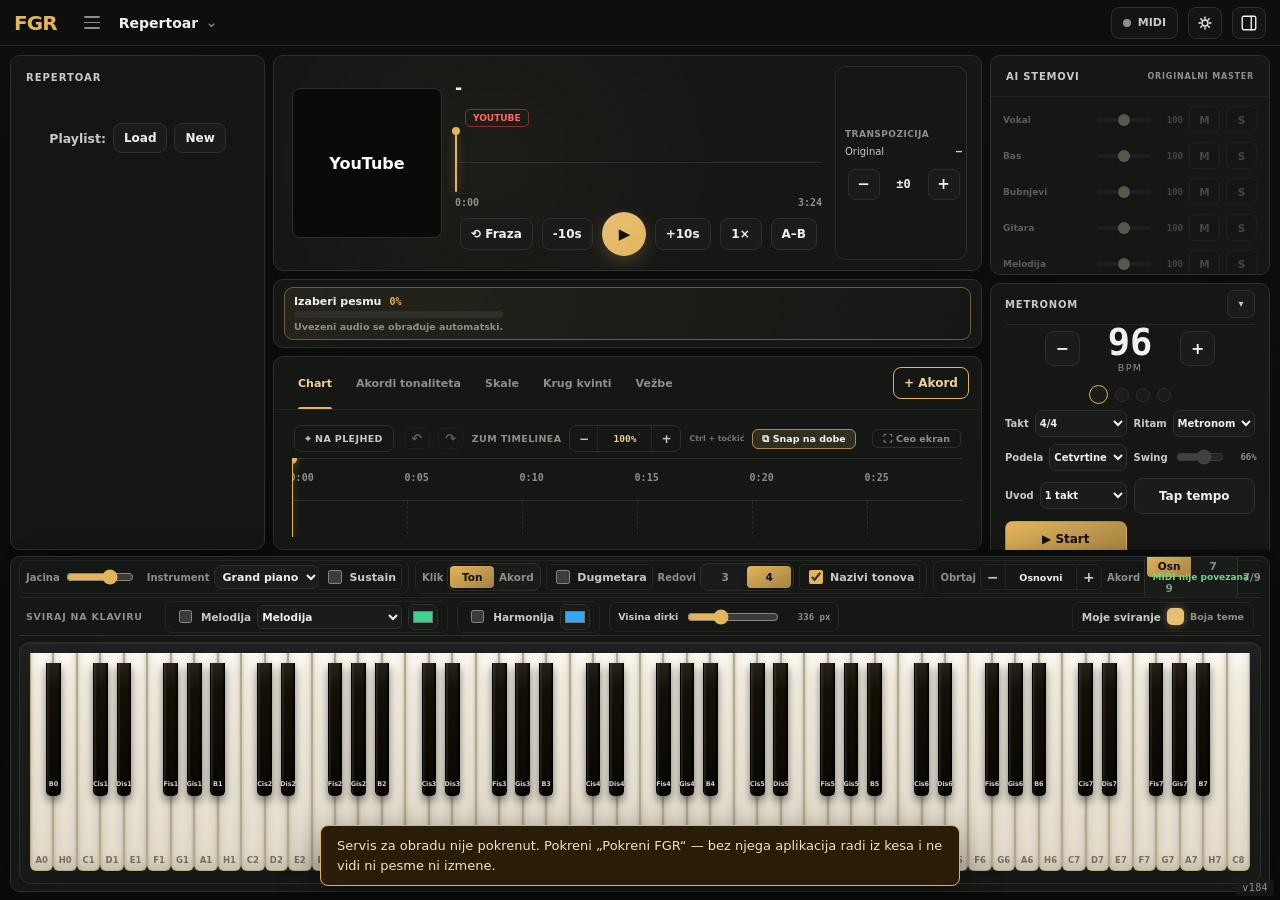
==== commit dd6fc839: "Take the development score out of the interface It reads "20 missing, 17 extra" to someone who came " ====
--- a/index.html
+++ b/index.html
@@ -42,7 +42,7 @@
         document.documentElement.style.setProperty("--user-accent", accent);
       })();
     </script>
-    <link rel="stylesheet" href="styles.css?v=183">
+    <link rel="stylesheet" href="styles.css?v=184">
   </head>
   <body>
     <main id="app" class="app-shell" tabindex="0" aria-label="FGR aplikacija">
@@ -612,8 +612,8 @@
       </div>
     </main>
 
-    <script type="module" src="js/ui-controller.js?v=183" defer></script>
+    <script type="module" src="js/ui-controller.js?v=184" defer></script>
       <div id="backendWarning" class="backend-warning" role="status" hidden></div>
-    <div id="fgrBuildTag" aria-hidden="true">v183</div>
+    <div id="fgrBuildTag" aria-hidden="true">v184</div>
 </body>
 </html>
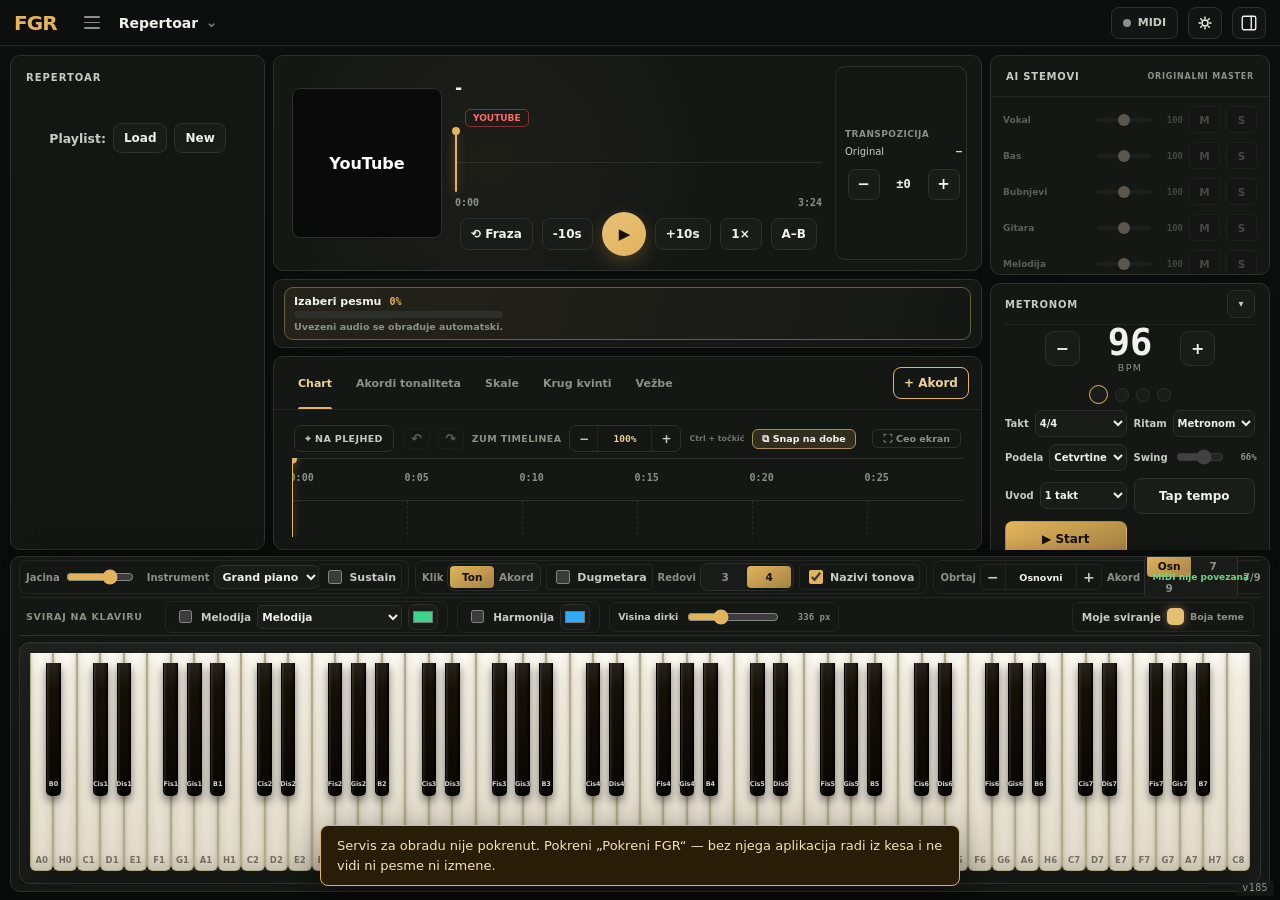
==== commit 1521193e: "Hold bass notes to their length, and stop rebuilding the panel to edit a chord The bass was reported" ====
--- a/index.html
+++ b/index.html
@@ -42,7 +42,7 @@
         document.documentElement.style.setProperty("--user-accent", accent);
       })();
     </script>
-    <link rel="stylesheet" href="styles.css?v=184">
+    <link rel="stylesheet" href="styles.css?v=185">
   </head>
   <body>
     <main id="app" class="app-shell" tabindex="0" aria-label="FGR aplikacija">
@@ -612,8 +612,8 @@
       </div>
     </main>
 
-    <script type="module" src="js/ui-controller.js?v=184" defer></script>
+    <script type="module" src="js/ui-controller.js?v=185" defer></script>
       <div id="backendWarning" class="backend-warning" role="status" hidden></div>
-    <div id="fgrBuildTag" aria-hidden="true">v184</div>
+    <div id="fgrBuildTag" aria-hidden="true">v185</div>
 </body>
 </html>
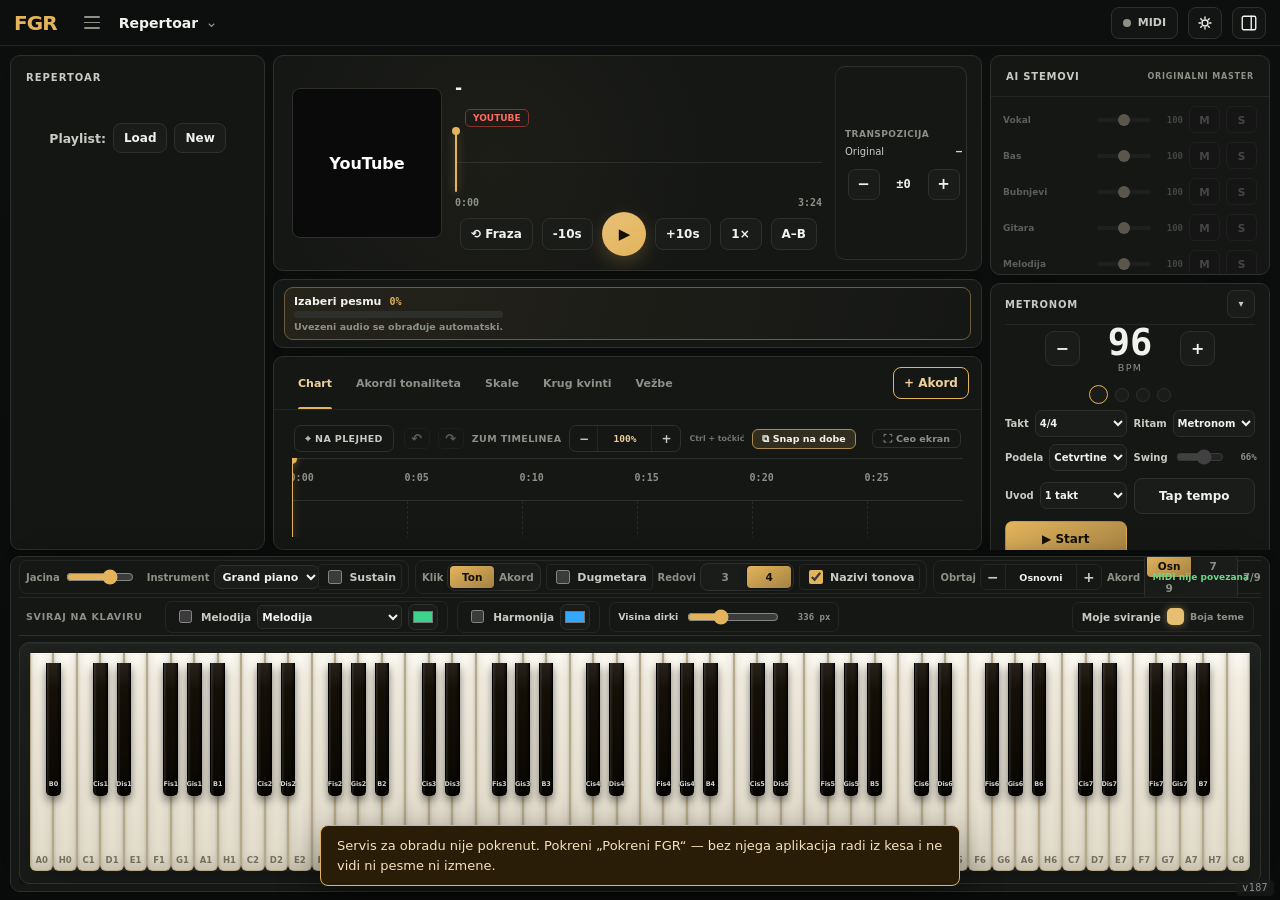
==== commit d399af14: "Find the bass notes that were missing, and give the lanes room to show them The bass was still repor" ====
--- a/index.html
+++ b/index.html
@@ -42,7 +42,7 @@
         document.documentElement.style.setProperty("--user-accent", accent);
       })();
     </script>
-    <link rel="stylesheet" href="styles.css?v=185">
+    <link rel="stylesheet" href="styles.css?v=187">
   </head>
   <body>
     <main id="app" class="app-shell" tabindex="0" aria-label="FGR aplikacija">
@@ -612,8 +612,8 @@
       </div>
     </main>
 
-    <script type="module" src="js/ui-controller.js?v=185" defer></script>
+    <script type="module" src="js/ui-controller.js?v=187" defer></script>
       <div id="backendWarning" class="backend-warning" role="status" hidden></div>
-    <div id="fgrBuildTag" aria-hidden="true">v185</div>
+    <div id="fgrBuildTag" aria-hidden="true">v187</div>
 </body>
 </html>
--- a/styles.css
+++ b/styles.css
@@ -4400,6 +4400,13 @@
   display: grid;
   grid-template-rows: 34px auto minmax(0, 1fr);
 }
+
+/* Pinned, not ordered. When the middle element was removed the timeline slid
+   into the auto row and lost half its height without anything else changing —
+   the same failure that once put the whole chart into a 66px row. */
+.workbench-v2 .chart-timeline-shell > .chart-zoom-bar { grid-row: 1; }
+.workbench-v2 .chart-timeline-shell > .chart-accuracy { grid-row: 2; }
+.workbench-v2 .chart-timeline-shell > .chart-timeline-scroll { grid-row: 3; }
 .workbench-v2 .chart-zoom-bar {
   display: flex;
   align-items: center;
@@ -5349,12 +5356,15 @@
   position: absolute;
   left: 0;
   right: 0;
-  height: 44px;
+  /* The two lanes share whatever is left under the chords, instead of taking
+     44px each and leaving the rest of the panel empty. */
+  height: calc((100% - 108px) / 2 - 6px);
+  min-height: 44px;
   border-top: 1px solid var(--line-soft);
 }
 
-.workbench-v2 .chart-line-melody { top: 126px; }
-.workbench-v2 .chart-line-bass { top: 182px; }
+.workbench-v2 .chart-line-melody { top: 100px; }
+.workbench-v2 .chart-line-bass { top: calc(100px + (100% - 108px) / 2 + 6px); }
 
 .workbench-v2 .chart-line-tag {
   position: sticky;
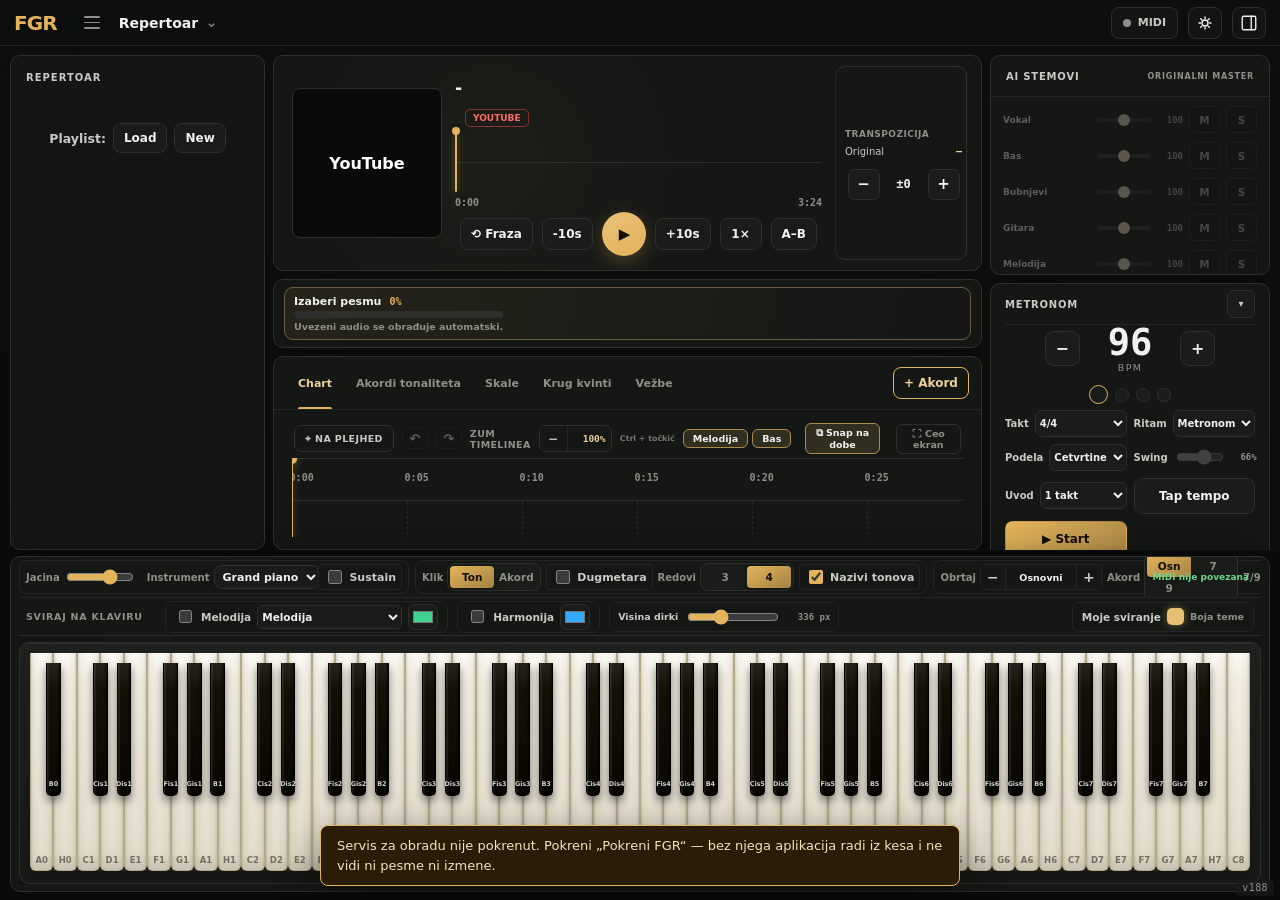
==== commit 1c28dcf8: "Centre the playhead, and let the note lanes be switched off The playhead crawled along the left marg" ====
--- a/index.html
+++ b/index.html
@@ -42,7 +42,7 @@
         document.documentElement.style.setProperty("--user-accent", accent);
       })();
     </script>
-    <link rel="stylesheet" href="styles.css?v=187">
+    <link rel="stylesheet" href="styles.css?v=188">
   </head>
   <body>
     <main id="app" class="app-shell" tabindex="0" aria-label="FGR aplikacija">
@@ -612,8 +612,8 @@
       </div>
     </main>
 
-    <script type="module" src="js/ui-controller.js?v=187" defer></script>
+    <script type="module" src="js/ui-controller.js?v=188" defer></script>
       <div id="backendWarning" class="backend-warning" role="status" hidden></div>
-    <div id="fgrBuildTag" aria-hidden="true">v187</div>
+    <div id="fgrBuildTag" aria-hidden="true">v188</div>
 </body>
 </html>
--- a/styles.css
+++ b/styles.css
@@ -5730,3 +5730,50 @@
   margin-left: 0;
   margin-right: 0;
 }
+
+
+/* ---------------- PREKIDACI KANALA NA TRACI ---------------- */
+
+.workbench-v2 .chart-lane-switches {
+  display: inline-flex;
+  gap: 4px;
+  margin-right: 6px;
+}
+
+.workbench-v2 .chart-lane-switch {
+  padding: 3px 9px;
+  border: 1px solid var(--line);
+  border-radius: 6px;
+  background: transparent;
+  color: var(--muted);
+  font: inherit;
+  cursor: pointer;
+}
+
+.workbench-v2 .chart-lane-switch.is-on {
+  border-color: color-mix(in srgb, var(--accent) 70%, var(--line));
+  background: color-mix(in srgb, var(--accent) 14%, transparent);
+  color: var(--ink);
+}
+
+/* A hidden lane gives its height to the one that stays. */
+.workbench-v2 .chart-timeline.hide-melody .chart-line-melody,
+.workbench-v2 .chart-timeline.hide-bass .chart-line-bass {
+  display: none;
+}
+
+.workbench-v2 .chart-timeline.hide-melody .chart-line-bass,
+.workbench-v2 .chart-timeline.hide-bass .chart-line-melody {
+  top: 100px;
+  height: calc(100% - 108px);
+}
+
+.workbench-v2 .chart-timeline.hide-melody.hide-bass {
+  min-height: 120px;
+}
+
+/* The note name is the thing being read; give it room to be read. */
+.workbench-v2 .chart-line .chart-note.has-name {
+  font-size: 11px;
+  padding: 0 2px;
+}
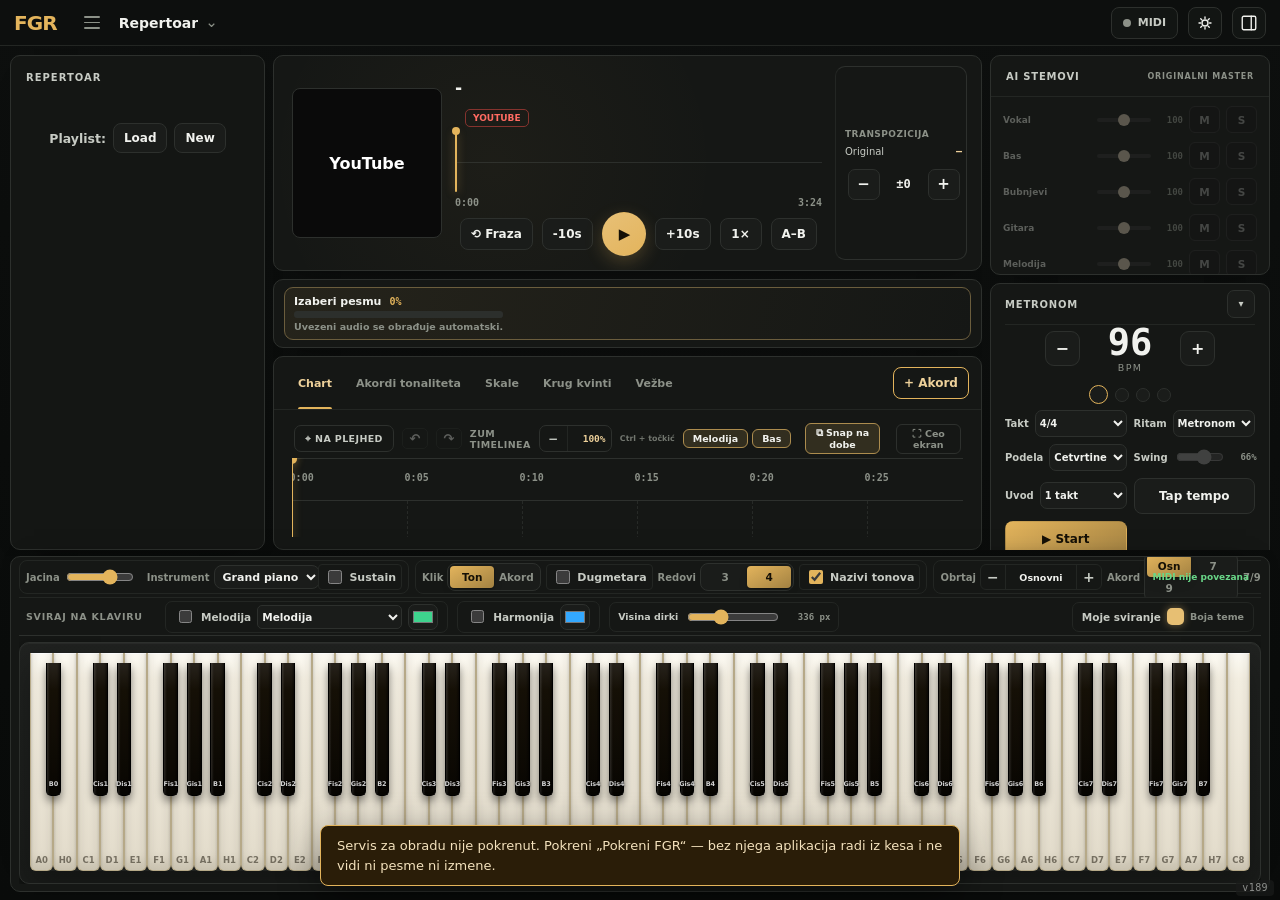
==== commit 30385dd8: "Make the melody and bass lanes editable by ear A transcriber gets a melody roughly right and specifi" ====
--- a/index.html
+++ b/index.html
@@ -42,7 +42,7 @@
         document.documentElement.style.setProperty("--user-accent", accent);
       })();
     </script>
-    <link rel="stylesheet" href="styles.css?v=188">
+    <link rel="stylesheet" href="styles.css?v=189">
   </head>
   <body>
     <main id="app" class="app-shell" tabindex="0" aria-label="FGR aplikacija">
@@ -612,8 +612,8 @@
       </div>
     </main>
 
-    <script type="module" src="js/ui-controller.js?v=188" defer></script>
+    <script type="module" src="js/ui-controller.js?v=189" defer></script>
       <div id="backendWarning" class="backend-warning" role="status" hidden></div>
-    <div id="fgrBuildTag" aria-hidden="true">v188</div>
+    <div id="fgrBuildTag" aria-hidden="true">v189</div>
 </body>
 </html>
--- a/styles.css
+++ b/styles.css
@@ -5777,3 +5777,23 @@
   font-size: 11px;
   padding: 0 2px;
 }
+
+
+/* A note you can take hold of. */
+.workbench-v2 .chart-line .chart-note {
+  cursor: grab;
+}
+
+.workbench-v2 .chart-line .chart-note:hover {
+  filter: brightness(1.35);
+}
+
+.workbench-v2 .chart-line .chart-note:focus-visible {
+  outline: 2px solid var(--accent);
+  outline-offset: 1px;
+}
+
+.workbench-v2 .chart-line {
+  /* Alt-click on empty track adds a note, so the lane itself is a target. */
+  pointer-events: auto;
+}
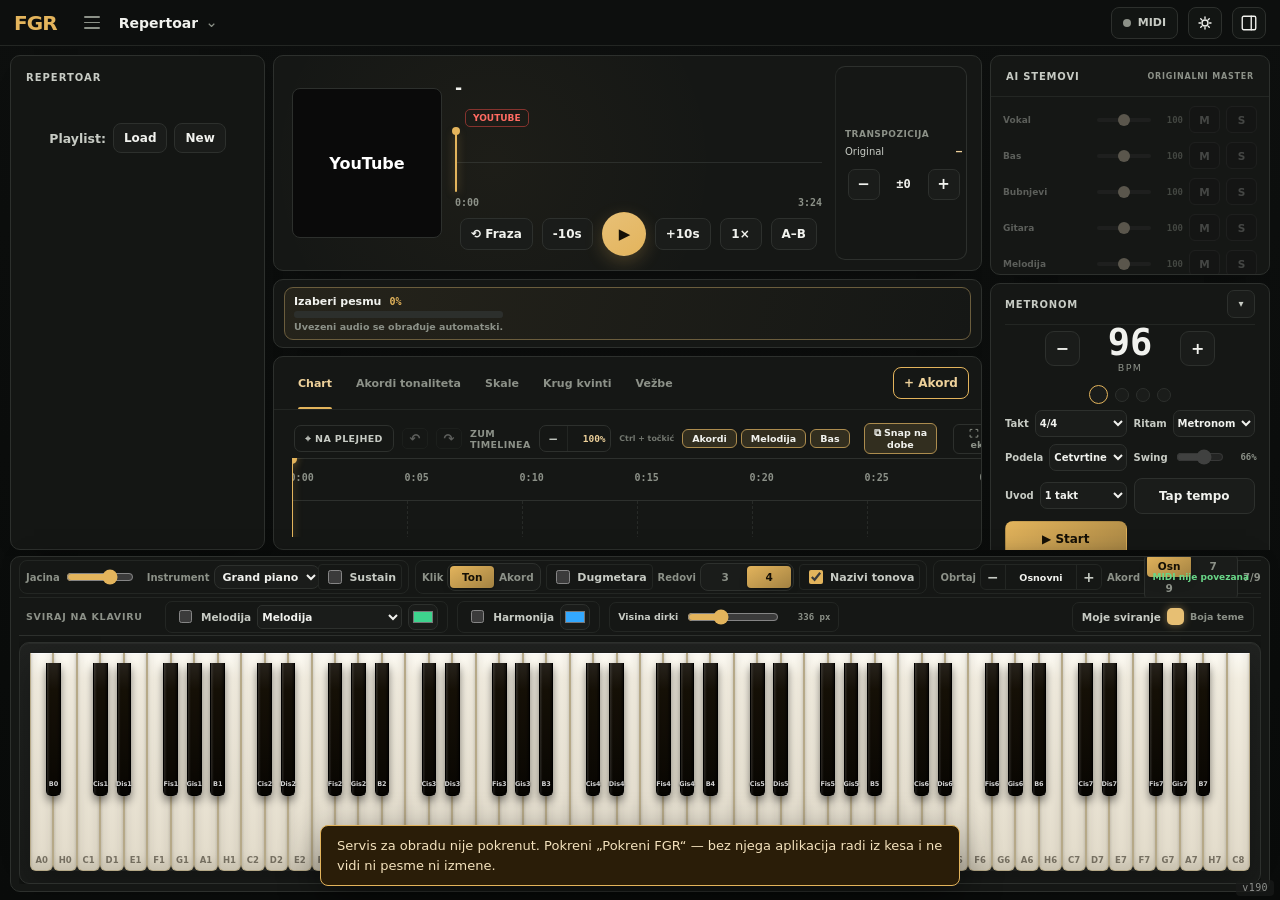
==== commit 3f467776: "Clear the note lane before drawing it, and stop the timeline stealing the click Note editing did the" ====
--- a/index.html
+++ b/index.html
@@ -42,7 +42,7 @@
         document.documentElement.style.setProperty("--user-accent", accent);
       })();
     </script>
-    <link rel="stylesheet" href="styles.css?v=189">
+    <link rel="stylesheet" href="styles.css?v=190">
   </head>
   <body>
     <main id="app" class="app-shell" tabindex="0" aria-label="FGR aplikacija">
@@ -612,8 +612,8 @@
       </div>
     </main>
 
-    <script type="module" src="js/ui-controller.js?v=189" defer></script>
+    <script type="module" src="js/ui-controller.js?v=190" defer></script>
       <div id="backendWarning" class="backend-warning" role="status" hidden></div>
-    <div id="fgrBuildTag" aria-hidden="true">v189</div>
+    <div id="fgrBuildTag" aria-hidden="true">v190</div>
 </body>
 </html>
--- a/styles.css
+++ b/styles.css
@@ -5797,3 +5797,27 @@
   /* Alt-click on empty track adds a note, so the lane itself is a target. */
   pointer-events: auto;
 }
+
+
+/* With the chords hidden the lanes move up into the space they leave. */
+.workbench-v2 .chart-timeline.hide-chords .chart-chords {
+  display: none;
+}
+
+.workbench-v2 .chart-timeline.hide-chords .chart-line-melody {
+  top: 34px;
+}
+
+.workbench-v2 .chart-timeline.hide-chords .chart-line-bass {
+  top: calc(34px + (100% - 42px) / 2 + 6px);
+}
+
+.workbench-v2 .chart-timeline.hide-chords .chart-line {
+  height: calc((100% - 42px) / 2 - 6px);
+}
+
+.workbench-v2 .chart-timeline.hide-chords.hide-melody .chart-line-bass,
+.workbench-v2 .chart-timeline.hide-chords.hide-bass .chart-line-melody {
+  top: 34px;
+  height: calc(100% - 42px);
+}
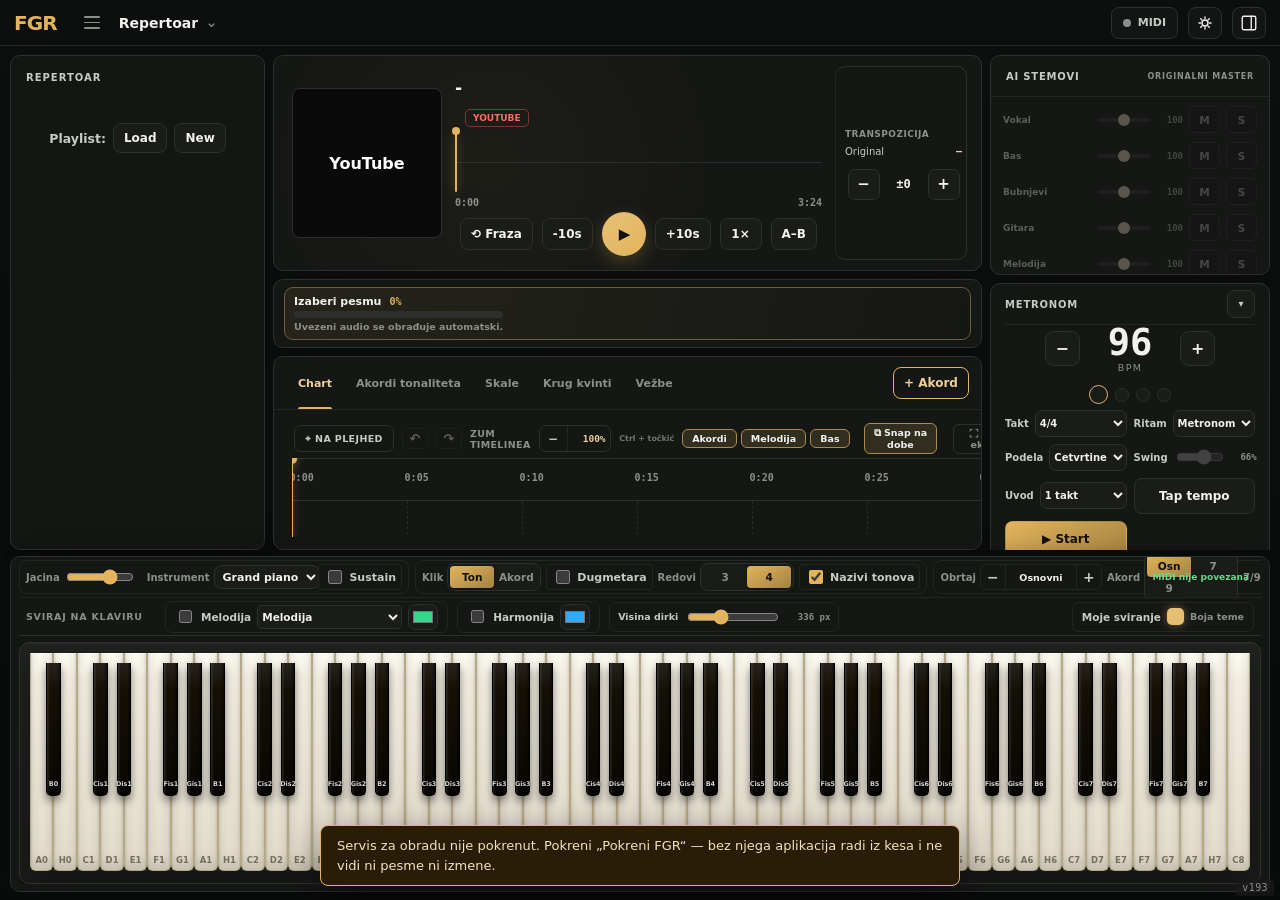
==== commit 29438b11: "Put the bass in the octave the record plays, and give each row its own space The bass sounded wrong " ====
--- a/index.html
+++ b/index.html
@@ -42,7 +42,7 @@
         document.documentElement.style.setProperty("--user-accent", accent);
       })();
     </script>
-    <link rel="stylesheet" href="styles.css?v=190">
+    <link rel="stylesheet" href="styles.css?v=193">
   </head>
   <body>
     <main id="app" class="app-shell" tabindex="0" aria-label="FGR aplikacija">
@@ -612,8 +612,8 @@
       </div>
     </main>
 
-    <script type="module" src="js/ui-controller.js?v=190" defer></script>
+    <script type="module" src="js/ui-controller.js?v=193" defer></script>
       <div id="backendWarning" class="backend-warning" role="status" hidden></div>
-    <div id="fgrBuildTag" aria-hidden="true">v190</div>
+    <div id="fgrBuildTag" aria-hidden="true">v193</div>
 </body>
 </html>
--- a/styles.css
+++ b/styles.css
@@ -4536,7 +4536,11 @@
   border-left-color: color-mix(in srgb, var(--accent, #6aa9ff) 62%, transparent);
 }
 
-.workbench-v2 .chart-chords { position: absolute; inset: 42px 0 0; }
+/* The chord layer used to reach the bottom of the strip, so it sat invisibly
+   over both note lanes: a right-click on empty track hit the chords and opened
+   the add-chord menu instead of belonging to the lane under the pointer. It
+   owns its own row and nothing below it. */
+.workbench-v2 .chart-chords { position: absolute; inset: 42px 0 auto 0; height: 76px; }
 .workbench-v2 .chart-chords .cc {
   position: absolute;
   min-width: 1px;
@@ -5358,13 +5362,13 @@
   right: 0;
   /* The two lanes share whatever is left under the chords, instead of taking
      44px each and leaving the rest of the panel empty. */
-  height: calc((100% - 108px) / 2 - 6px);
+  height: calc((100% - 126px) / 2 - 6px);
   min-height: 44px;
   border-top: 1px solid var(--line-soft);
 }
 
-.workbench-v2 .chart-line-melody { top: 100px; }
-.workbench-v2 .chart-line-bass { top: calc(100px + (100% - 108px) / 2 + 6px); }
+.workbench-v2 .chart-line-melody { top: 118px; }
+.workbench-v2 .chart-line-bass { top: calc(118px + (100% - 126px) / 2 + 6px); }
 
 .workbench-v2 .chart-line-tag {
   position: sticky;
@@ -5764,8 +5768,8 @@
 
 .workbench-v2 .chart-timeline.hide-melody .chart-line-bass,
 .workbench-v2 .chart-timeline.hide-bass .chart-line-melody {
-  top: 100px;
-  height: calc(100% - 108px);
+  top: 118px;
+  height: calc(100% - 126px);
 }
 
 .workbench-v2 .chart-timeline.hide-melody.hide-bass {
